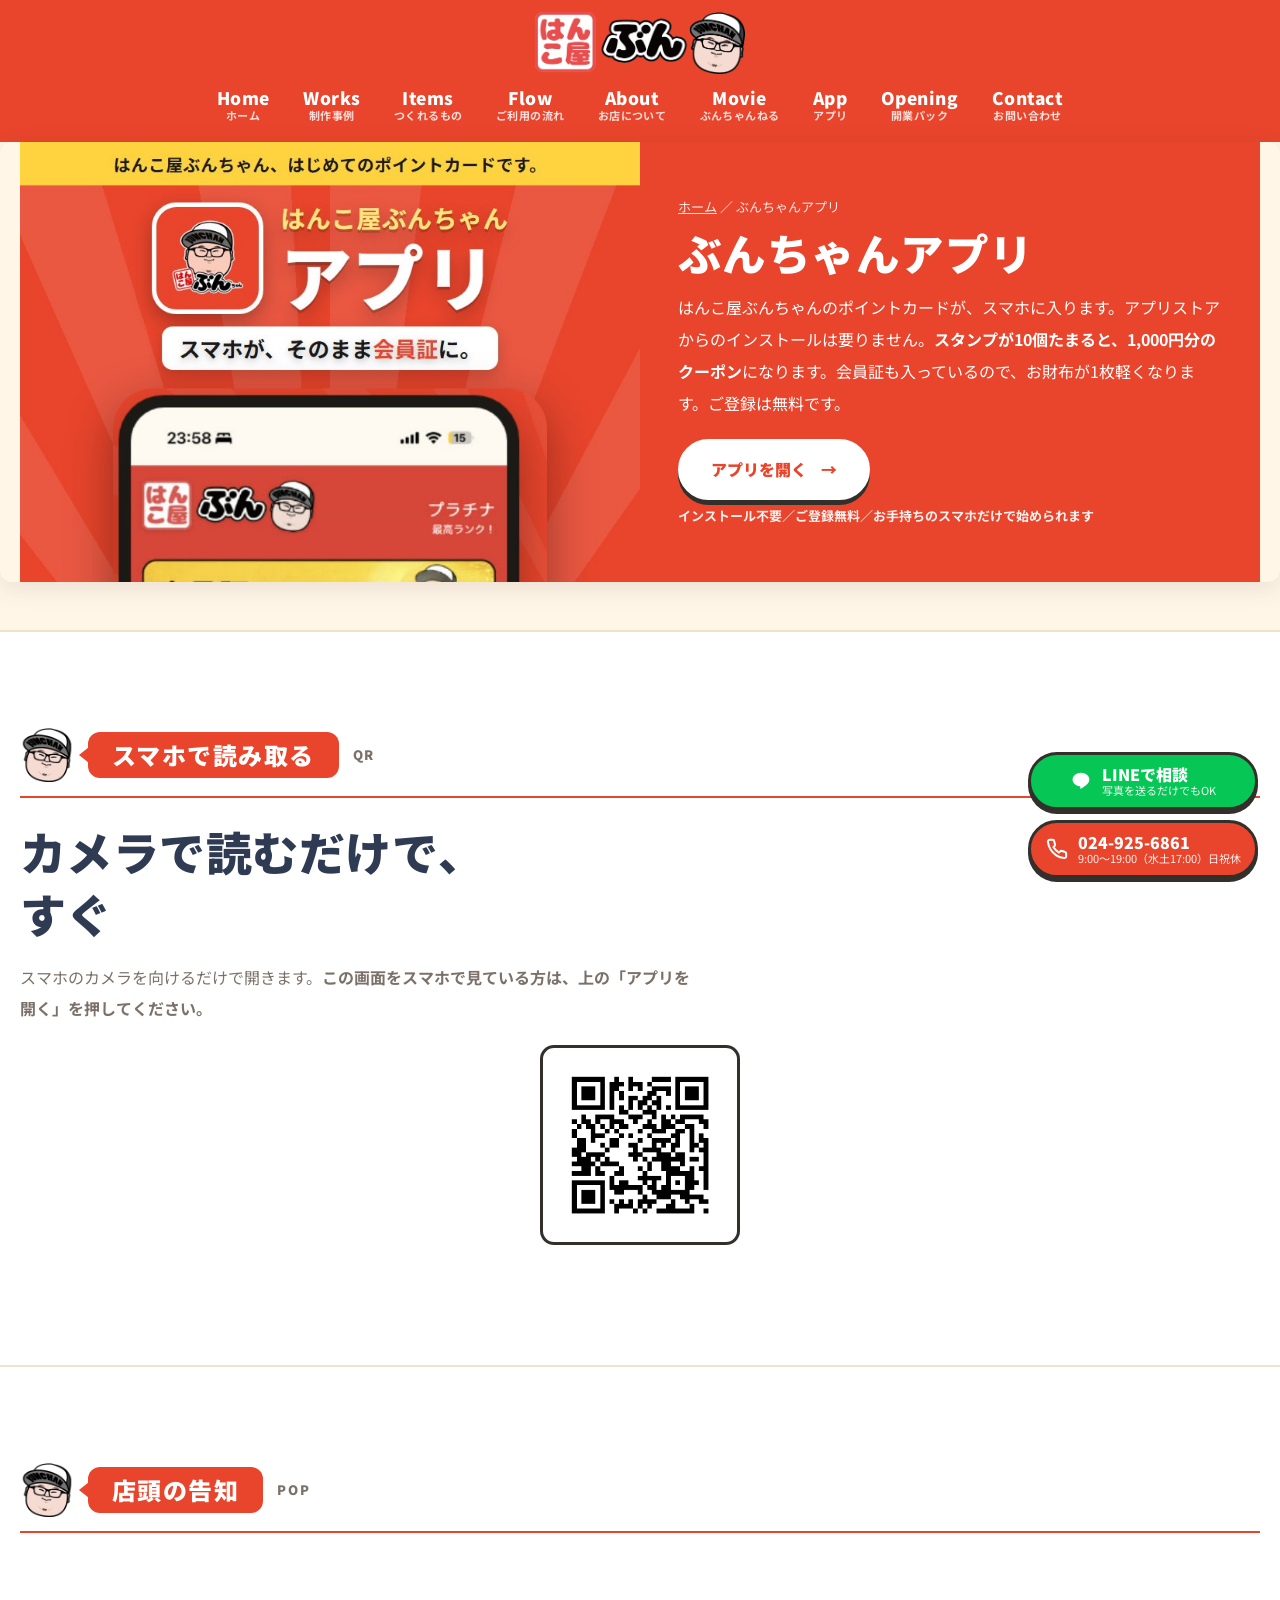
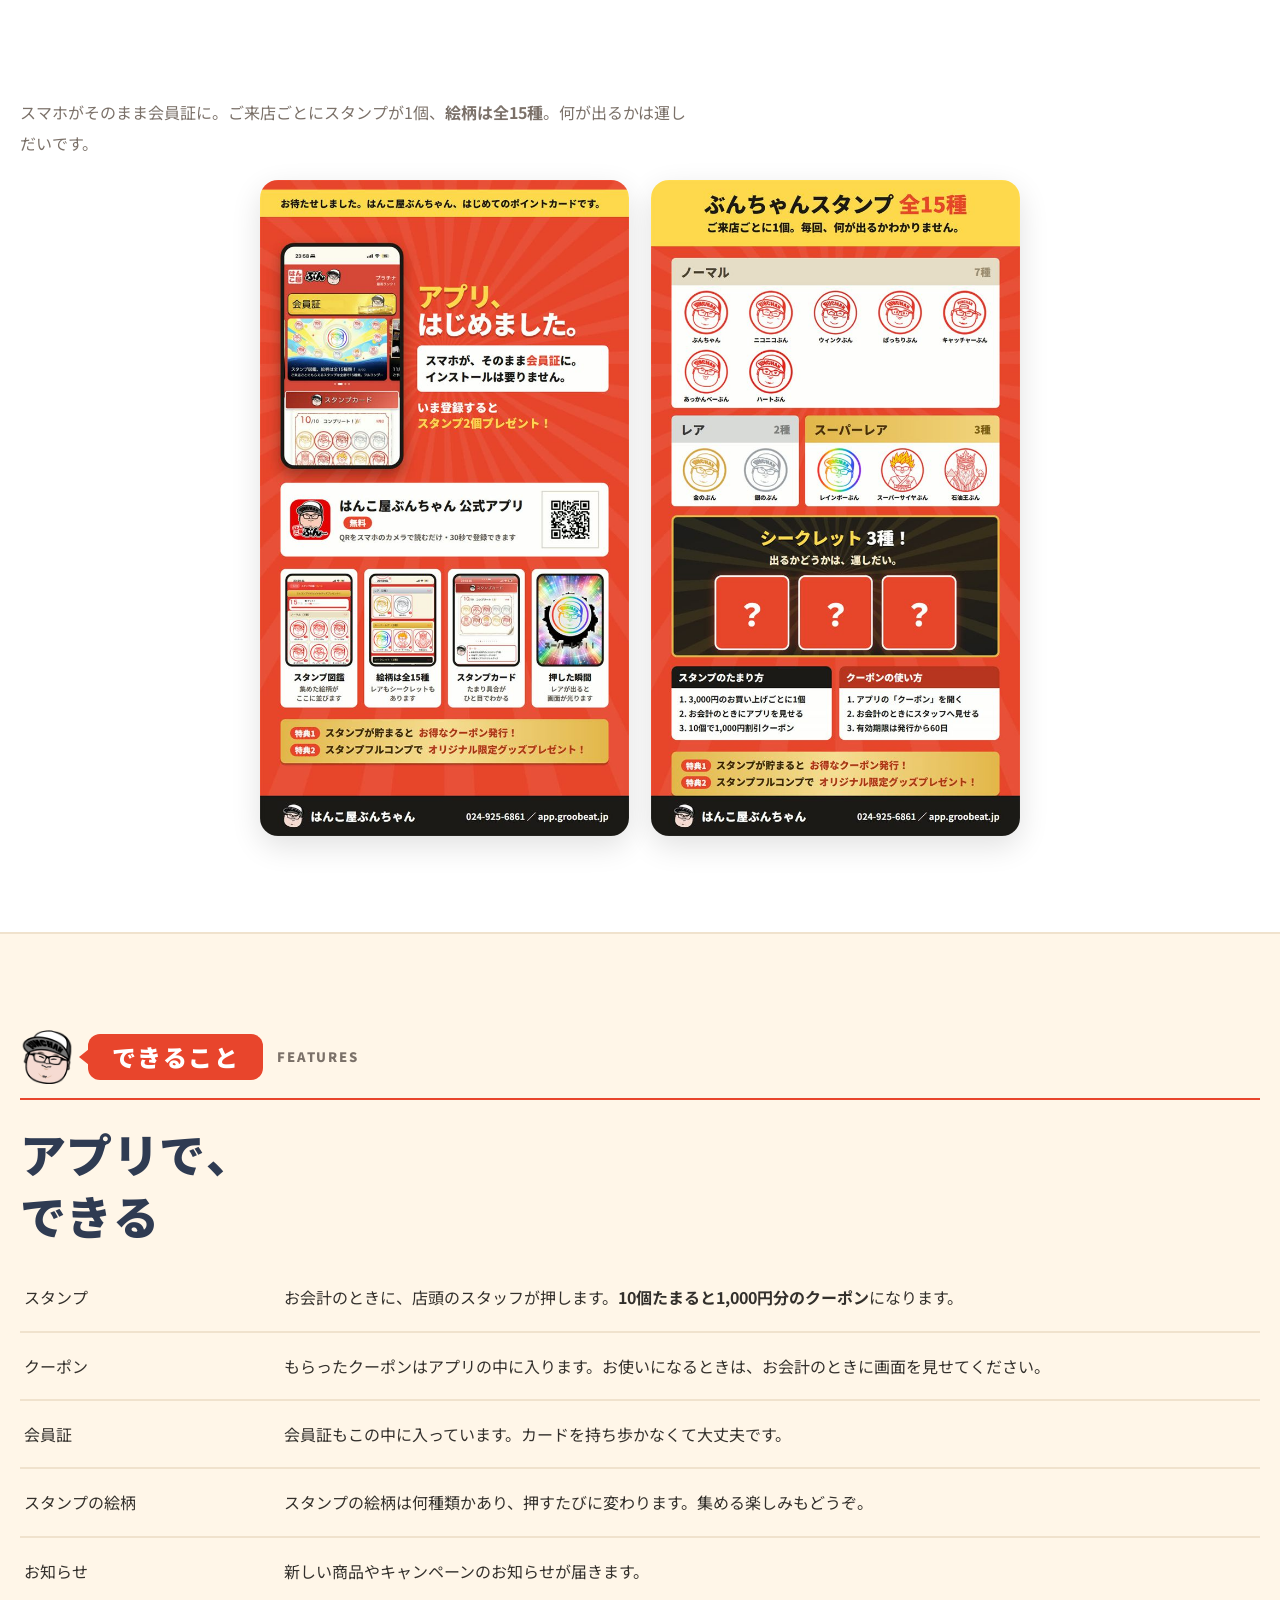
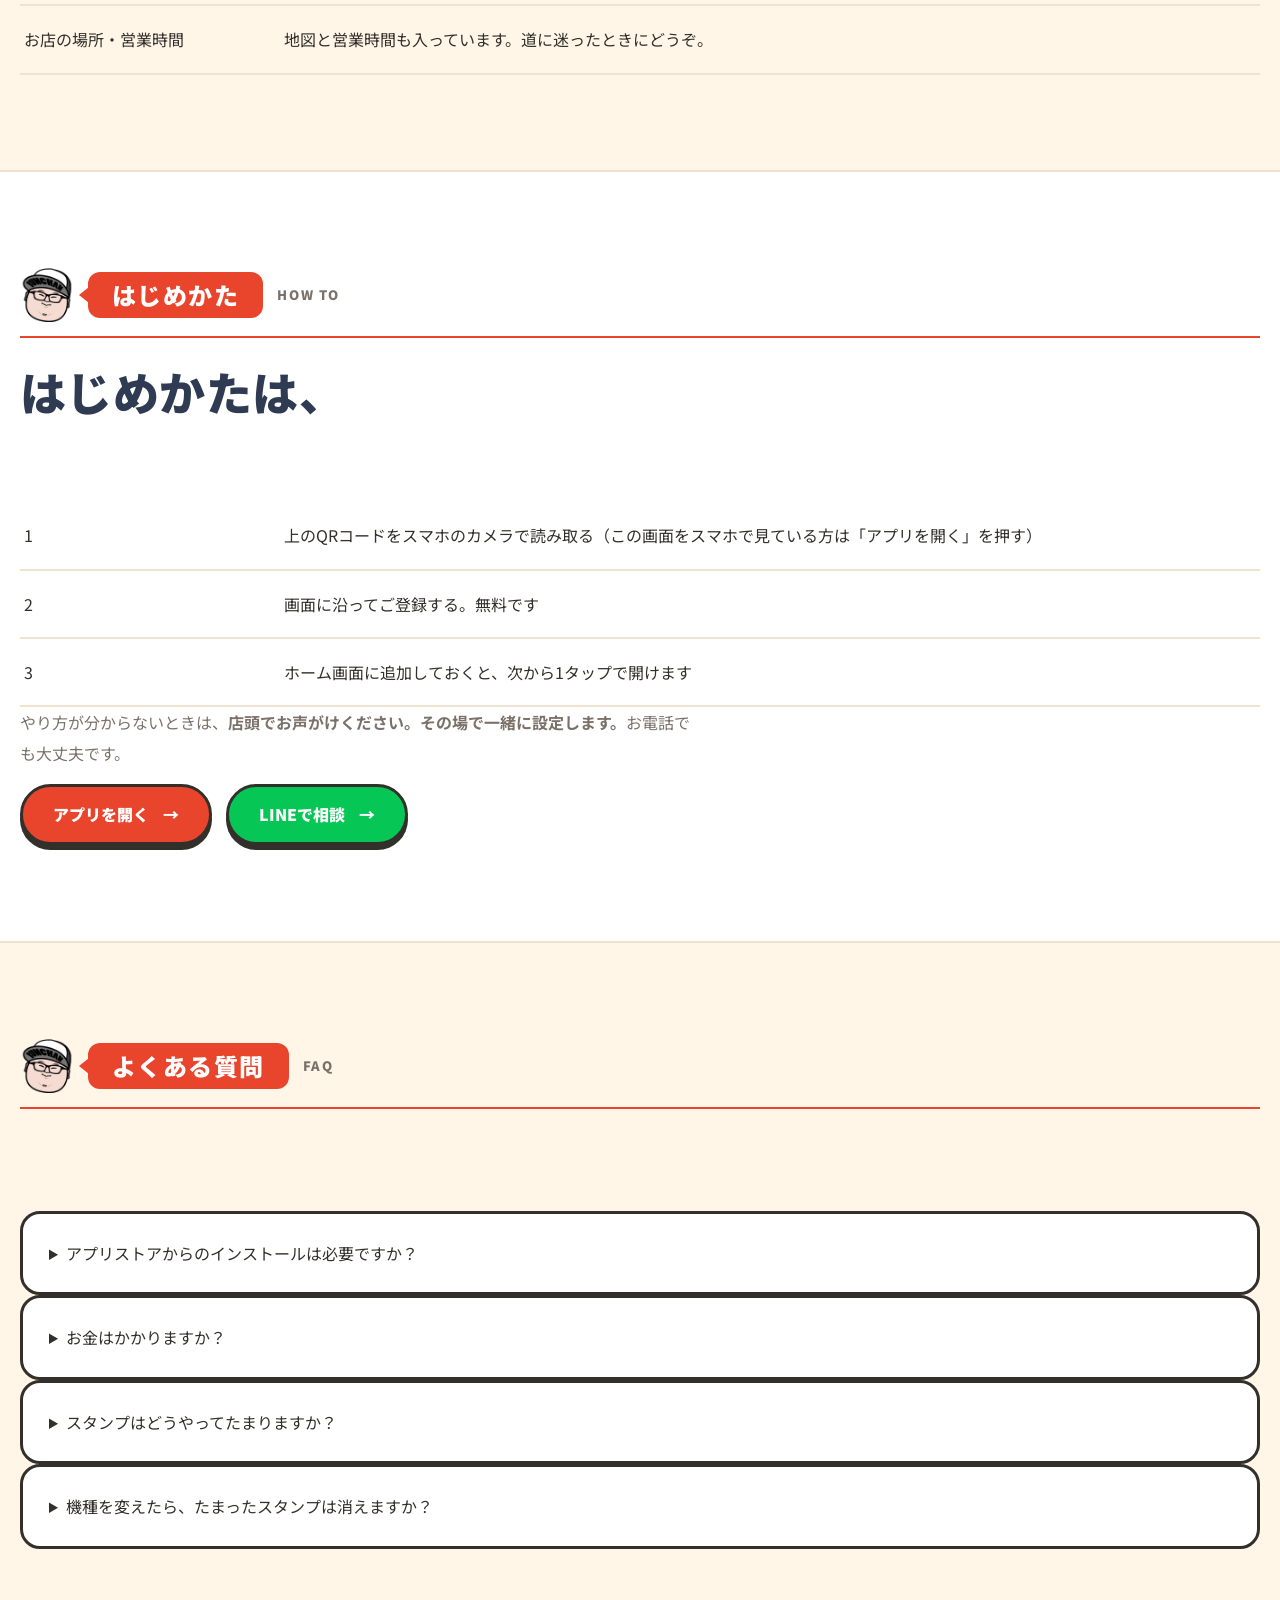
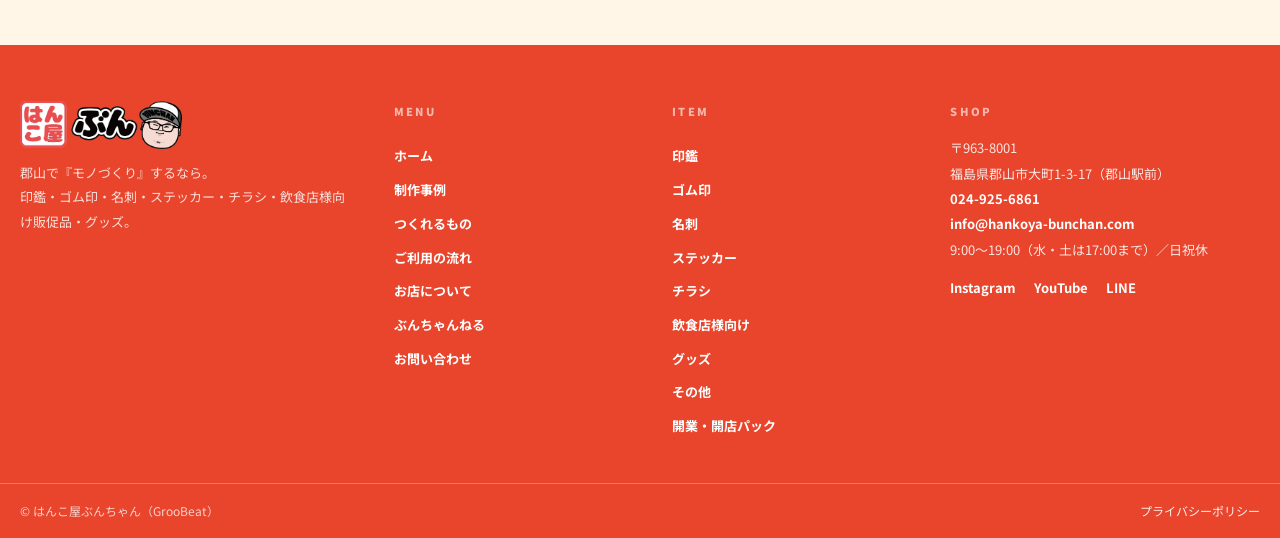
==== app.html @ e127908c "update 2026-09-04 09:06" ====
<!doctype html>
<html lang="ja">
<head>
  <meta charset="utf-8">
  <meta name="viewport" content="width=device-width, initial-scale=1">
  <!-- ★公開時に必ず削除すること（CHECKLIST_KOKAI対象） -->
  <meta name="robots" content="noindex,nofollow">
  <title>はんこ屋ぶんちゃんアプリ（スマホのポイントカード）｜郡山のはんこ屋ぶんちゃん</title>
  <meta name="description" content="はんこ屋ぶんちゃんのポイントカードがスマホに入ります。アプリストアからのインストールは不要。スタンプ10個で1,000円分のクーポン。会員証も入っています。ご登録は無料です。">
  <link rel="canonical" href="https://hankoya-bunchan.com/app.html">
  <link rel="icon" href="img/favicon-32.png" sizes="32x32" type="image/png">
  <link rel="icon" href="img/favicon-192.png" sizes="192x192" type="image/png">
  <link rel="apple-touch-icon" href="img/apple-touch-icon.png">
  <meta property="og:type" content="article">
  <meta property="og:title" content="はんこ屋ぶんちゃんアプリ｜郡山のはんこ屋ぶんちゃん">
  <meta property="og:description" content="紙のポイントカードを持ち歩かなくて大丈夫。スタンプ10個で1,000円分のクーポンになります。インストール不要・登録無料。">
  <meta property="og:url" content="https://bunchan-groobeat.github.io/hankoya-bunchan-hp/app.html">
  <meta property="og:locale" content="ja_JP">
  <meta property="og:image" content="https://bunchan-groobeat.github.io/hankoya-bunchan-hp/img/ogp.jpg">
  <meta property="og:image:width" content="1200">
  <meta property="og:image:height" content="630">
  <meta property="og:image:alt" content="はんこ屋ぶんちゃん これ全部つくれます！">
  <meta name="twitter:card" content="summary_large_image">
  <meta name="twitter:image" content="https://bunchan-groobeat.github.io/hankoya-bunchan-hp/img/ogp.jpg">
  <link rel="preconnect" href="https://fonts.googleapis.com">
  <link rel="preconnect" href="https://fonts.gstatic.com" crossorigin>
  <link href="https://fonts.googleapis.com/css2?family=Noto+Sans+JP:wght@400;500;700;900&display=swap" rel="stylesheet">
  <script type="application/ld+json">
  {
    "@context": "https://schema.org",
    "@type": "BreadcrumbList",
    "itemListElement": [
      { "@type": "ListItem", "position": 1, "name": "ホーム", "item": "https://hankoya-bunchan.com/" },
      { "@type": "ListItem", "position": 2, "name": "ぶんちゃんアプリ", "item": "https://hankoya-bunchan.com/app.html" }
    ]
  }
  </script>
  <script type="application/ld+json">
{
  "@context": "https://schema.org",
  "@type": "WebApplication",
  "name": "はんこ屋ぶんちゃん ポイントカード",
  "url": "https://app.groobeat.jp",
  "applicationCategory": "LifestyleApplication",
  "operatingSystem": "ブラウザ（インストール不要）",
  "inLanguage": "ja",
  "offers": { "@type": "Offer", "price": "0", "priceCurrency": "JPY" },
  "publisher": {
    "@type": "Store",
    "name": "はんこ屋ぶんちゃん",
    "telephone": "+81-24-925-6861",
    "address": {
      "@type": "PostalAddress",
      "postalCode": "963-8001",
      "addressRegion": "福島県",
      "addressLocality": "郡山市",
      "streetAddress": "大町1-3-17",
      "addressCountry": "JP"
    },
    "hasMap": "https://share.google/TN5vIBhqydpP0uvWV"
  }
}
  </script>
  <script type="application/ld+json">
{
  "@context": "https://schema.org",
  "@type": "FAQPage",
  "mainEntity": [
    { "@type": "Question", "name": "アプリストアからのインストールは必要ですか？",
      "acceptedAnswer": { "@type": "Answer", "text": "必要ありません。スマホのブラウザで開くだけでお使いいただけます。ホーム画面に追加しておくと、次回から1タップで開けます。" } },
    { "@type": "Question", "name": "お金はかかりますか？",
      "acceptedAnswer": { "@type": "Answer", "text": "かかりません。ご登録も、お使いいただくのも無料です。" } },
    { "@type": "Question", "name": "スタンプはどうやってたまりますか？",
      "acceptedAnswer": { "@type": "Answer", "text": "お会計のときに、店頭のスタッフが押します。10個たまると1,000円分のクーポンになります。" } },
    { "@type": "Question", "name": "機種を変えたら、たまったスタンプは消えますか？",
      "acceptedAnswer": { "@type": "Answer", "text": "引き継ぐことができます。お手数ですが、店頭でスタッフにお声がけください。その場でご案内します。" } }
  ]
}
  </script>
  <link rel="stylesheet" href="style.css?v=20260904k">
</head>
<body>
  <main>
    <div class="header-bar">
    <div class="container">
      <header class="header">
        <p class="logo"><a href="index.html"><img src="img/app-logo.png" alt="はんこ屋ぶんちゃん" width="900" height="266"></a></p>

        <button class="nav-toggle" type="button" id="navToggle" aria-expanded="false" aria-controls="globalNav" aria-label="メニューを開く">
          <span></span><span></span><span></span>
        </button>

        <nav class="gnav" id="globalNav" aria-label="サイト内メニュー">
          <div class="gnav-main">
            <a href="index.html"><span class="gm-en">Home</span><span class="gm-ja">ホーム</span></a>
            <a href="index.html#works"><span class="gm-en">Works</span><span class="gm-ja">制作事例</span></a>
            <a href="index.html#tsukureru"><span class="gm-en">Items</span><span class="gm-ja">つくれるもの</span></a>
            <a href="index.html#flow"><span class="gm-en">Flow</span><span class="gm-ja">ご利用の流れ</span></a>
            <a href="index.html#about"><span class="gm-en">About</span><span class="gm-ja">お店について</span></a>
            <a href="index.html#youtube"><span class="gm-en">Movie</span><span class="gm-ja">ぶんちゃんねる</span></a>
            <a href="app.html"><span class="gm-en">App</span><span class="gm-ja">アプリ</span></a>
            <a href="kaigyo.html"><span class="gm-en">Opening</span><span class="gm-ja">開業パック</span></a>
            <a href="index.html#contact-title"><span class="gm-en">Contact</span><span class="gm-ja">お問い合わせ</span></a>
          </div>
          <div class="gnav-sub">
            <p class="gnav-label">ITEM</p>
            <div class="gnav-items">
              <a href="inkan.html">印鑑</a>
              <a href="gomuin.html">ゴム印</a>
              <a href="meishi.html">名刺</a>
              <a href="sticker.html">ステッカー</a>
              <a href="flyer.html">チラシ</a>
              <a href="poster.html">飲食店様向け</a>
              <a href="goods.html">グッズ</a>
              <a href="other.html">その他</a>
              <a href="kaigyo.html">開業・開店パック</a>
            </div>
          </div>
          <div class="gnav-foot">
            <a class="gnav-line" href="https://lin.ee/Q52XPutI" target="_blank" rel="noopener">LINEで相談</a>
            <a class="gnav-tel" href="tel:0249256861">024-925-6861</a>
          </div>
        </nav>

        <div class="header-note">郡山駅前で創業11年</div>
      </header>
    </div>
    </div>

    <!-- アプリの看板 -->
    <section class="pg-hero" style="--neon: #e8452c">
      <div class="container pg-hero-inner">
        <!-- ★2026-09-04 社長「印鑑とかと同じで上段にホーム画面とアイコンの画像」→ 画像は tools/hero-app.mjs で組む（絵＝既存素材／文字＝太郎）。作り直しは node tools/hero-app.mjs -->
        <img class="pg-band pg-band--top" src="img/hero-app.jpg" alt="はんこ屋ぶんちゃんアプリ — スマホが、そのまま会員証に。" width="800" height="1422" fetchpriority="high">
        <div class="pg-lead">
          <p class="pg-crumb"><a href="index.html">ホーム</a> ／ ぶんちゃんアプリ</p>
          <h1 class="pg-title">ぶんちゃんアプリ</h1>
          <p class="pg-text">はんこ屋ぶんちゃんのポイントカードが、スマホに入ります。アプリストアからのインストールは要りません。<b>スタンプが10個たまると、1,000円分のクーポン</b>になります。会員証も入っているので、お財布が1枚軽くなります。ご登録は無料です。</p>
          <div class="pg-actions">
            <a class="cta" href="https://app.groobeat.jp" target="_blank" rel="noopener">アプリを開く</a>
          </div>
          <p class="opening-safe">インストール不要／ご登録無料／お手持ちのスマホだけで始められます</p>
        </div>
      </div>
    </section>

    <!-- QRコード -->
    <section class="section reveal" id="qr" aria-labelledby="qr-title">
      <div class="container">
        <p class="eyebrow"><span class="eb-en">QR</span><span class="eb-ja">スマホで読み取る</span></p>
        <h2 class="section-title" id="qr-title">カメラで読むだけで、<br>すぐ開きます。</h2>
        <p class="section-lead">スマホのカメラを向けるだけで開きます。<b>この画面をスマホで見ている方は、上の「アプリを開く」を押してください。</b></p>
        <p class="app-qr"><img src="img/qr-app.png" alt="ぶんちゃんアプリのQRコード" width="480" height="480" loading="lazy"></p>
      </div>
    </section>

    <!-- 告知POP（★2026-09-04 社長指示「告知用POP使ってくれ」。元＝PWA/告知物_2026-09-01/チラシ_スマホ版 の表裏。
         900px幅のJPGに落として img/app-pop-1.jpg（表）・-2.jpg（裏）。差し替えはファイルを置き換えるだけ） -->
    <section class="section reveal" id="pop" aria-labelledby="pop-title">
      <div class="container">
        <p class="eyebrow"><span class="eb-en">POP</span><span class="eb-ja">店頭の告知</span></p>
        <h2 class="section-title" id="pop-title">アプリ、<br>はじめました。</h2>
        <p class="section-lead">スマホがそのまま会員証に。ご来店ごとにスタンプが1個、<b>絵柄は全15種</b>。何が出るかは運しだいです。</p>
        <div class="app-pop">
          <a href="https://app.groobeat.jp" target="_blank" rel="noopener" aria-label="ぶんちゃんアプリを開く"><img src="img/app-pop-1.jpg" alt="ぶんちゃんアプリ告知POP（表）— アプリ、はじめました。スマホがそのまま会員証に。インストールは要りません。" width="900" height="1600" loading="lazy"></a>
          <a href="https://app.groobeat.jp" target="_blank" rel="noopener" aria-label="ぶんちゃんアプリを開く"><img src="img/app-pop-2.jpg" alt="ぶんちゃんアプリ告知POP（裏）— ぶんちゃんスタンプ全15種。ノーマル7種・レア2種・スーパーレア3種・シークレット3種。" width="900" height="1600" loading="lazy"></a>
        </div>
      </div>
    </section>

    <!-- できること -->
    <section class="section warm reveal" id="can" aria-labelledby="can-title">
      <div class="container">
        <p class="eyebrow"><span class="eb-en">FEATURES</span><span class="eb-ja">できること</span></p>
        <h2 class="section-title" id="can-title">アプリで、<br>できること。</h2>
        <div class="spec-list">
          <div class="spec-row"><dt>スタンプ</dt><dd>お会計のときに、店頭のスタッフが押します。<b>10個たまると1,000円分のクーポン</b>になります。</dd></div>
          <div class="spec-row"><dt>クーポン</dt><dd>もらったクーポンはアプリの中に入ります。お使いになるときは、お会計のときに画面を見せてください。</dd></div>
          <div class="spec-row"><dt>会員証</dt><dd>会員証もこの中に入っています。カードを持ち歩かなくて大丈夫です。</dd></div>
          <div class="spec-row"><dt>スタンプの絵柄</dt><dd>スタンプの絵柄は何種類かあり、押すたびに変わります。集める楽しみもどうぞ。</dd></div>
          <div class="spec-row"><dt>お知らせ</dt><dd>新しい商品やキャンペーンのお知らせが届きます。</dd></div>
          <div class="spec-row"><dt>お店の場所・営業時間</dt><dd>地図と営業時間も入っています。道に迷ったときにどうぞ。</dd></div>
        </div>
      </div>
    </section>

    <!-- はじめかた -->
    <section class="section reveal" id="start" aria-labelledby="start-title">
      <div class="container">
        <p class="eyebrow"><span class="eb-en">HOW TO</span><span class="eb-ja">はじめかた</span></p>
        <h2 class="section-title" id="start-title">はじめかたは、<br>3つだけ。</h2>
        <div class="spec-list">
          <div class="spec-row"><dt>1</dt><dd>上のQRコードをスマホのカメラで読み取る（この画面をスマホで見ている方は「アプリを開く」を押す）</dd></div>
          <div class="spec-row"><dt>2</dt><dd>画面に沿ってご登録する。無料です</dd></div>
          <div class="spec-row"><dt>3</dt><dd>ホーム画面に追加しておくと、次から1タップで開けます</dd></div>
        </div>
        <p class="section-lead">やり方が分からないときは、<b>店頭でお声がけください。その場で一緒に設定します。</b>お電話でも大丈夫です。</p>
        <div class="pg-actions">
          <a class="cta" href="https://app.groobeat.jp" target="_blank" rel="noopener">アプリを開く</a>
          <a class="cta cta-line" href="https://lin.ee/Q52XPutI" target="_blank" rel="noopener">LINEで相談</a>
        </div>
      </div>
    </section>

    <!-- よくある質問 -->
    <section class="section warm reveal" aria-labelledby="faq-title">
      <div class="container">
        <p class="eyebrow"><span class="eb-en">FAQ</span><span class="eb-ja">よくある質問</span></p>
        <h2 class="section-title" id="faq-title">よくある質問。</h2>
        <div class="faq">
          <details class="faq-item"><summary>アプリストアからのインストールは必要ですか？</summary>
            <p class="faq-a">必要ありません。スマホのブラウザで開くだけでお使いいただけます。ホーム画面に追加しておくと、次回から1タップで開けます。</p></details>
          <details class="faq-item"><summary>お金はかかりますか？</summary>
            <p class="faq-a">かかりません。ご登録も、お使いいただくのも無料です。</p></details>
          <details class="faq-item"><summary>スタンプはどうやってたまりますか？</summary>
            <p class="faq-a">お会計のときに、店頭のスタッフが押します。10個たまると1,000円分のクーポンになります。</p></details>
          <details class="faq-item"><summary>機種を変えたら、たまったスタンプは消えますか？</summary>
            <p class="faq-a">引き継ぐことができます。お手数ですが、店頭でスタッフにお声がけください。その場でご案内します。</p></details>
        </div>
      </div>
    </section>

    <div class="contact-bar" id="contactBar">
    <a class="cb-line" href="https://lin.ee/Q52XPutI" target="_blank" rel="noopener">
      <span class="cb-icon" aria-hidden="true">
        <svg viewBox="0 0 24 24" width="22" height="22" fill="currentColor"><path d="M12 3C6.9 3 2.8 6.3 2.8 10.4c0 3.7 3.3 6.8 7.7 7.4.3.06.7.2.8.46.1.24.07.6.03.85l-.13.78c-.04.23-.18.9.79.49.97-.4 5.24-3.09 7.15-5.29 1.32-1.45 1.95-2.92 1.95-4.69C21.2 6.3 17.1 3 12 3z"/></svg>
      </span>
      <span class="cb-text"><b>LINEで相談</b><small>写真を送るだけでもOK</small></span>
    </a>
    <a class="cb-tel" href="tel:0249256861">
      <span class="cb-icon" aria-hidden="true">
        <svg viewBox="0 0 24 24" width="22" height="22" fill="none" stroke="currentColor" stroke-width="2.2" stroke-linecap="round" stroke-linejoin="round"><path d="M22 16.92v3a2 2 0 0 1-2.18 2 19.79 19.79 0 0 1-8.63-3.07 19.5 19.5 0 0 1-6-6A19.79 19.79 0 0 1 2.08 4.18 2 2 0 0 1 4.06 2h3a2 2 0 0 1 2 1.72c.13.96.36 1.9.7 2.81a2 2 0 0 1-.45 2.11L8.09 9.91a16 16 0 0 0 6 6l1.27-1.27a2 2 0 0 1 2.11-.45c.91.34 1.85.57 2.81.7A2 2 0 0 1 22 16.92z"/></svg>
      </span>
      <span class="cb-text"><b>024-925-6861</b><small>9:00〜19:00（水土17:00）日祝休</small></span>
    </a>
  </div>

  <footer>
    <div class="container footer-inner">
      <div class="f-brand">
        <p class="f-name"><img src="img/app-logo.png" alt="はんこ屋ぶんちゃん" width="900" height="266"></p>
        <p class="f-tagline">郡山で『モノづくり』するなら。<br>印鑑・ゴム印・名刺・ステッカー・チラシ・飲食店様向け販促品・グッズ。</p>
      </div>

      <nav class="f-nav" aria-label="フッターメニュー">
        <p class="f-label">MENU</p>
        <a href="index.html">ホーム</a>
        <a href="index.html#works">制作事例</a>
        <a href="index.html#tsukureru">つくれるもの</a>
        <a href="index.html#flow">ご利用の流れ</a>
        <a href="index.html#about">お店について</a>
        <a href="index.html#youtube">ぶんちゃんねる</a>
        <a href="index.html#contact-title">お問い合わせ</a>
      </nav>

      <nav class="f-nav" aria-label="品目メニュー">
        <p class="f-label">ITEM</p>
        <a href="inkan.html">印鑑</a>
        <a href="gomuin.html">ゴム印</a>
        <a href="meishi.html">名刺</a>
        <a href="sticker.html">ステッカー</a>
        <a href="flyer.html">チラシ</a>
        <a href="poster.html">飲食店様向け</a>
        <a href="goods.html">グッズ</a>
        <a href="other.html">その他</a>
        <a href="kaigyo.html">開業・開店パック</a>
      </nav>

      <div class="f-info">
        <p class="f-label">SHOP</p>
        <p class="f-address">
          〒963-8001<br>福島県郡山市大町1-3-17（郡山駅前）<br>
          <a href="tel:0249256861">024-925-6861</a><br>
          <a href="mailto:info@hankoya-bunchan.com">info@hankoya-bunchan.com</a><br>
          9:00〜19:00（水・土は17:00まで）／日祝休
        </p>
        <p class="f-sns">
          <a href="https://www.instagram.com/hankoya_bunchan" target="_blank" rel="noopener">Instagram</a>
          <a href="https://www.youtube.com/@bunchannel2025" target="_blank" rel="noopener">YouTube</a>
          <a href="https://lin.ee/Q52XPutI" target="_blank" rel="noopener">LINE</a>
        </p>
      </div>
    </div>

    <div class="container footer-bottom">
      <span>&copy; はんこ屋ぶんちゃん（GrooBeat）</span>
      <a href="privacy.html">プライバシーポリシー</a>
    </div>
  </footer>

  <script src="script.js?v=20260904k" defer></script>
</body>
</html>
---- style.css ----
:root {
      --white: #ffffff;
      --warm: #fff6e8;
      --navy: #2f3b52;
      --red: #e8452c;
      --sun: #ffc93c;
      --sky: #3ba7d6;
      --text: #33302c;
      --muted: #7b7169;
      --line: #f0e2cd;
      --photo: #f2e7d6;
      --radius: 20px;
      /* PCで小さく見える対策：1080→1280に拡大（2026-08-24 社長指摘） */
      --container: 1280px;
    }

    * { box-sizing: border-box; }
    /* 流れるカードなど、はみ出す仕掛けが横スクロールを生まないようにする。
       🔴★2026-09-01 修正: html と body の**両方**に overflow-x:hidden を書いていたため、
          Chrome でスクロールの基準がおかしくなり、**ページ内リンクが1つも効かなくなっていた**。
          ナビの「制作事例」「ぶんちゃんねる」等を押しても、画面はトップのまま動かない。
          実測＝`document.querySelector('#youtube').scrollIntoView()` を手で呼んでも scrollY が
          115 から1pxも動かなかった（目的地はページ内 12841px）。
          → html 側は overflow-x を書かない。body 側は `clip` にする。
            `clip` は `hidden` と違ってスクロールの入れ物を作らないので、この事故が起きない。
            （Safari 16 以前は clip 非対応なので hidden にそっと戻る書き方にしてある） */
    html { scroll-behavior: smooth; }
    body {
      margin: 0;
      overflow-x: hidden;
      overflow-x: clip;
      color: var(--text);
      background: var(--white);
      /* ★カード画像（マーシー納品）と同じ極太の角ゴシックに統一 */
      font-family: "Noto Sans JP", "Hiragino Sans", "Yu Gothic", "Meiryo", sans-serif;
      font-size: 16px;
      line-height: 1.9;
      -webkit-font-smoothing: antialiased;
    }
    a { color: inherit; }
    img { max-width: 100%; }
    h1, h2, h3, p { margin-top: 0; }
    h1, h2, h3 {
      font-family: "Noto Sans JP", "Hiragino Sans", "Yu Gothic", "Meiryo", sans-serif;
      font-weight: 900;
      letter-spacing: .01em;
      line-height: 1.35;
    }
    button, a { -webkit-tap-highlight-color: transparent; }
    :focus-visible { outline: 3px solid #b8351f; outline-offset: 3px; }
        /* 赤地・緑地の上では白で縁取る（2026-08-26 監査: コントラスト3:1未満だった）*/
        .header-bar :focus-visible,
        footer :focus-visible,
        .cta-line:focus-visible,
        .cb-line:focus-visible,
        .btn--line:focus-visible { outline-color: #ffffff; }

    .container { width: min(100%, calc(var(--container) + 40px)); margin-inline: auto; padding-inline: 20px; }
    /* ★セクションの区切りをはっきりさせる（2026-08-25 社長指示）
       上下の余白を広げ、境目に線を引き、白とクリームを交互にする */
    .section {
      padding-block: 96px;
      border-top: 2px solid var(--line);
    }
    .section:first-of-type { border-top: 0; }
    .warm { background: var(--warm); }
    @media (max-width: 760px) {
      .section { padding-block: 60px; }
    }
    /* 見出しラベル：★ぶんちゃんが吹き出しで話しかけている形
       （2026-08-25 社長「左にロゴ顔／赤枠を吹き出しにして、ロゴが伝えているように」） */
    .eyebrow {
      display: flex;
      align-items: center;
      gap: 14px;
      margin-bottom: 22px;
      /* 吹き出しの下に細い赤ライン（2026-08-25 社長指示） */
      padding: 0 0 14px;
      border-bottom: 2px solid var(--red);
      background: none;
      color: var(--text);
      font-weight: 900;
      transform: none;
    }
    /* 顔アイコン（img/face.png を差し替えるだけで変わります） */
    .eyebrow::before {
      content: "";
      width: 54px; height: 54px;
      flex: 0 0 54px;
      background: url("img/face.png") center/contain no-repeat;
    }
    /* 2026-08-27 社長指示：吹き出しの中を日本語（大）に、外へ英語（小）を出す。
       HTMLは英語→日本語の順のままなので order で並びを入れ替える（全11ページを触らずに済む） */
    .eb-ja {
      order: 1;
      position: relative;
      display: inline-block;
      padding: 11px 24px;
      background: var(--red);
      border-radius: 12px;
      color: #fff;
      font-size: 24px;
      font-weight: 900;
      line-height: 1;
      letter-spacing: .06em;
      white-space: nowrap;
    }
    /* 吹き出しのしっぽ（顔の方を向く） */
    .eb-ja::before {
      content: "";
      position: absolute;
      top: 50%;
      left: -9px;
      width: 0; height: 0;
      border-top: 8px solid transparent;
      border-bottom: 8px solid transparent;
      border-right: 10px solid var(--red);
      transform: translateY(-50%);
    }
    .eb-en {
      order: 2;
      color: var(--muted);
      font-size: 13px;
      font-weight: 900;
      letter-spacing: .14em;
      white-space: nowrap;
    }


    @media (max-width: 760px) {
      /* スマホでも見出しをしっかり見せる（2026-08-25 社長「各項目、もう少し大きくして」） */
      .eyebrow { gap: 10px; margin-bottom: 14px; }
      .eyebrow::before {
        width: 44px; height: 44px; flex-basis: 44px;
      }
      /* 長い日本語（はんこ屋ぶんちゃんねる 等）が390px幅で溢れるため、
         スマホでは吹き出しを詰め、英語は折り返して次の行へ逃がす */
      .eyebrow { flex-wrap: wrap; row-gap: 6px; }
      .eb-ja { padding: 9px 16px; font-size: 19px; letter-spacing: 0; border-radius: 9px; }
      .eb-en { font-size: 11px; letter-spacing: .12em; }
      /* 見出し・本文もひと回り大きく（clampを上書きするため個別指定） */
      /* ★2026-09-04 社長「文言スマホ版2列にして」→ 31px固定だと13文字の行（助けられて開いた店だから、）が折れて3〜4行になる。
         幅に応じて 6.7vw（390pxで26px・430pxで29px）。<br> で切った2行に収まる大きさ */
      .section-title, h2.section-title { font-size: clamp(22px, 6.7vw, 31px); margin-bottom: 16px; line-height: 1.35; }
      .section-lead { font-size: 15px; line-height: 1.95; }
      .contact h2 { font-size: 30px; }
      .item-list h3 { font-size: 17px; }
      .item-list p { font-size: 14px; }
      .flow-step h3 { font-size: 18px; }
      .flow-step p { font-size: 14px; }
      .faq-q { font-size: 16px; }
      .faq-a { font-size: 14px; }
      .story-copy p, .contact-info { font-size: 15px; }
    }
    .section-title { margin-bottom: 18px; color: var(--navy); font-size: clamp(28px, 4vw, 46px); }
    .section-lead { max-width: 680px; color: var(--muted); }
    /* ポップ方針に統一（旧・明朝の差し込みは廃止） */
    .mincho { font-family: inherit; font-weight: 900; }
    .red { color: var(--red); }

    .photo-placeholder {
      display: grid;
      place-items: center;
      overflow: hidden;
      min-height: 300px;
      background: var(--photo);
      color: #686868;
      text-align: center;
      border-radius: var(--radius);
    }
    .photo-placeholder span {
      padding: 10px 14px;
      background: rgba(255,255,255,.74);
      font-size: 13px;
      font-weight: 700;
      line-height: 1.5;
    }

    .cta {
      display: inline-flex;
      min-height: 58px;
      align-items: center;
      justify-content: center;
      padding: 12px 30px;
      border: 3px solid var(--text);
      border-radius: 999px;
      box-shadow: 0 5px 0 var(--text);
      color: #fff;
      background: var(--red);
      font-weight: 900;
      text-decoration: none;
      transition: transform .12s ease, box-shadow .12s ease;
    }
    .cta::after { content: "→"; margin-left: 14px; }
    .cta:hover { transform: translateY(3px); box-shadow: 0 2px 0 var(--text); }
    .cta:active { transform: translateY(5px); box-shadow: none; }

    /* 1. FV（品目スライド） */
    .header {
      display: flex;
      min-height: 82px;
      align-items: center;
      justify-content: space-between;
      gap: 20px;
    }
    .logo { margin: 0; }
    .logo img { display: block; width: auto; height: 52px; }
    .header { position: relative; flex-wrap: wrap; }
    .gnav { display: flex; flex: 1; justify-content: center; gap: clamp(14px, 2.2vw, 34px); }
    .gnav a {
      position: relative;
      padding: 6px 0;
      color: var(--text);
      font-size: 15px;
      font-weight: 900;
      text-decoration: none;
      white-space: nowrap;
    }
    .gnav a::after {
      content: "";
      position: absolute;
      right: 0; bottom: 0; left: 0;
      height: 3px;
      background: var(--red);
      border-radius: 2px;
      transform: scaleX(0);
      transition: transform .18s ease;
    }
    .gnav a:hover::after { transform: scaleX(1); }

    /* スマホ用の三本線ボタン（PCでは隠す） */
    .nav-toggle {
      display: none;
      width: 46px;
      height: 46px;
      padding: 0;
      background: none;
      border: 0;
      cursor: pointer;
    }
    .nav-toggle span {
      display: block;
      width: 26px;
      height: 3px;
      margin: 5px auto;
      background: var(--text);
      border-radius: 2px;
      transition: transform .2s ease, opacity .2s ease;
    }
    .nav-toggle[aria-expanded="true"] span:nth-child(1) { transform: translateY(8px) rotate(45deg); }
    .nav-toggle[aria-expanded="true"] span:nth-child(2) { opacity: 0; }
    .nav-toggle[aria-expanded="true"] span:nth-child(3) { transform: translateY(-8px) rotate(-45deg); }

    .header-note {
      padding: 7px 16px;
      background: var(--sun);
      border-radius: 999px;
      color: var(--text);
      font-size: 12px;
      font-weight: 900;
      transform: rotate(1.5deg);
    }

    /* ===== ヘッダー =====
       PC＝ロゴ＋横並びナビ（三本線はスマホだけ。2026-08-24 社長指摘で戻した）
       スマホ＝ロゴ＋三本線で固定、開くと全画面の大文字メニュー */
    .header { justify-content: space-between; }
    .gnav-sub, .gnav-foot { display: none; }   /* PCでは出さない */
    .gnav-main { display: contents; }          /* PCでは横並びナビとして扱う */

    /* ===== ヘッダーは赤地（2026-08-24 社長指示）。ロゴと三本線は白に反転 =====
       ヘッダーを包む .container の左右余白ぶん、外へ広げて全幅の帯にする */
    /* ★赤帯は .header-bar（container の外側）が担当。.header 自体は中身の配置のみ */
    .header-bar { background: var(--red); }
    .header-bar > .container { display: block; }
    /* ロゴはアプリと同じカラー版（img/app-logo.png）。背景は透過のまま赤地に直接置く。
       ★印鑑の枠の中の白や、顔の白は残してある（2026-08-25 社長指示） */
    .logo img { height: 62px; }
    .f-name img { display: block; width: auto; height: 48px; }
    .nav-toggle span { background: #fff; }
    @media (max-width: 760px) {
      .logo img { height: 46px; }
      .f-name img { height: 40px; }
    }

    /* スマホはスクロールしても上に貼り付く（2026-08-24 社長指示）
       ★sticky では親（.container）の高さぶんしか効かないため fixed で固定する */
    @media (max-width: 760px) {
      /* 固定するのは赤帯ごと */
      .header-bar {
        position: fixed;
        top: 0; right: 0; left: 0;
        z-index: 800;
      }
      .header { min-height: 66px; padding-block: 8px; border-bottom: 0; }
      /* 固定したぶん、本文が隠れないよう上に余白 */
      body { padding-top: 66px; }
      /* 開いたメニューが画面から溢れないように */
      .gnav.is-open { max-height: calc(100vh - 84px); overflow-y: auto; }
    }
    /* PCのナビは白文字（赤地のため） */
    .gnav a { color: #fff; }
    .gnav a::after { background: #fff; }
    .header-note { display: none; }

    /* ===== スマホ：開くと全画面の大文字メニュー（2026-08-24 社長指示：dub-design 風）===== */
    @media (max-width: 760px) {
      .nav-toggle { display: block; order: 2; position: relative; z-index: 810; }
      .gnav {
        display: none;
        position: fixed;
        top: 0; right: 0; bottom: 0; left: 0;
        z-index: 790;
        order: 3;
        width: auto;
        flex: none;
        flex-direction: column;
        gap: 0;
        padding: 88px 24px 40px;
        background: var(--white);
        overflow-y: auto;
        overscroll-behavior: contain;
      }
      .gnav.is-open { display: flex; }
      /* 英語（大）＋日本語（小）の2段組。2026-08-24 社長「タブみたいにスタイリッシュに」 */
      .gnav-main { display: grid; }
      .gnav-main a {
        display: flex;
        align-items: baseline;
        gap: 14px;
        padding: 15px 2px;
        border: 0;
        border-bottom: 1px solid var(--line);
        text-decoration: none;
      }
      .gnav-main a:last-child { border-bottom: 0; }
      .gm-en {
        color: var(--red);
        font-size: clamp(30px, 7.4vw, 44px);
        font-weight: 900;
        line-height: 1;
        letter-spacing: -.01em;
      }
      .gm-ja {
        color: var(--muted);
        font-size: 12px;
        font-weight: 900;
        letter-spacing: .1em;
        white-space: nowrap;
      }
      .gnav-sub { display: block; margin-top: 28px; padding-top: 22px; border-top: 2px solid var(--red); }
      .gnav-label { margin: 0 0 14px; color: var(--red); font-size: 11px; font-weight: 900; letter-spacing: .22em; }
      .gnav-items { display: grid; grid-template-columns: 1fr 1fr; gap: 10px; }
      .gnav-items a {
        padding: 10px 14px;
        background: #fffaf2;
        border: 2px solid var(--line);
        border-radius: 999px;
        color: var(--text);
        font-size: 14px;
        font-weight: 900;
        text-align: center;
      }
      .gnav-foot { display: grid; gap: 10px; margin-top: 30px; }
      .gnav-line, .gnav-tel {
        display: grid;
        place-items: center;
        min-height: 54px;
        border: 3px solid var(--text);
        border-radius: 999px;
        box-shadow: 0 4px 0 var(--text);
        color: #fff;
        font-size: 16px;
        font-weight: 900;
      }
      .gnav-line { background: #06c755; }
      .gnav-tel { background: var(--red); }
    }

    /* 1. オープニング看板 → 品目タイル */
    .hero { position: relative; overflow: hidden; padding-block: 30px 56px; background: var(--warm); }
    .opening { display: flex; flex-direction: column; align-items: center; gap: 16px; text-align: center; animation: openIn .7s ease both; }
    .opening-lead {
      display: inline-flex;
      margin: 0;
      padding: 8px 20px;
      background: var(--sky);
      border-radius: 999px;
      color: #fff;
      font-size: 14px;
      font-weight: 900;
      letter-spacing: .06em;
      transform: rotate(-1.5deg);
    }
    .opening-title {
      margin: 0;
      color: var(--navy);
      font-size: clamp(34px, 6.4vw, 76px);
      font-weight: 900;
      line-height: 1.3;
      letter-spacing: .01em;
    }
    .opening-title .pop { color: var(--red); text-shadow: 5px 5px 0 var(--sun); }
    .opening-note { max-width: 560px; margin: 0; color: var(--muted); font-size: 15px; }
    .opening-actions { display: flex; flex-wrap: wrap; justify-content: center; gap: 14px; margin-top: 6px; }
    .opening-safe { margin: 4px 0 0; color: var(--muted); font-size: 13px; font-weight: 700; }
    .cta-line { background: #06c755; }

    /* ===== 品目カード =====
       PC＝常時ゆっくり流れるスライド（2026-08-24 社長「前の方がいい。ゆっくり流れる感じ」）
          カードの大きさは5枚表示相当のまま。マウスが乗ると止まる。
       スマホ＝3列グリッド。 */
    .carousel { position: relative; margin-top: 22px; }
    /* 基本（スマホ）＝3列グリッド。複製カードは出さない */
    .carousel-track {
      display: grid;
      grid-template-columns: repeat(3, minmax(0, 1fr));
      gap: 8px;
      align-items: stretch;
    }
    .car-btn { display: none; }
    @media (max-width: 760px) {
      .carousel-track > [aria-hidden="true"] { display: none; }
    }

    /* PC＝ゆっくり流れる（5枚表示相当の大きさ）
       ★はみ出しは .carousel の overflow:hidden で隠す。body 側にも保険をかけてある */
    @media (min-width: 761px) {
      .carousel { overflow: hidden; }
      .carousel-track {
        display: flex;
        gap: 20px;
        width: max-content;
        animation: cardFlow var(--flow-duration, 70s) linear infinite;
      }
      .carousel:hover .carousel-track { animation-play-state: paused; }
      .carousel-track .ci { flex: 0 0 240px; width: 240px; }
    }
    @keyframes cardFlow {
      from { transform: translateX(0); }
      to { transform: translateX(calc(var(--flow-distance, 0px) * -1)); }
    }

    /* 見出し下の品目一覧（2026-08-24 社長指示）
       色は各カードの蛍光色（インラインの --c）に合わせ、ボタンは全て同サイズ */
    .item-nav {
      display: flex;
      flex-wrap: wrap;
      justify-content: center;
      gap: 8px;
      margin-top: 16px;
    }
    .item-nav a {
      display: grid;
      place-items: center;
      min-width: 104px;
      min-height: 34px;
      padding: 4px 14px;
      background: #fff;
      border: 2px solid var(--c, var(--text));
      border-radius: 999px;
      box-shadow: 0 2px 0 var(--c, var(--text));
      color: var(--c, var(--text));
      font-size: 13px;
      font-weight: 900;
      white-space: nowrap;
      text-decoration: none;
      transition: transform .12s ease, box-shadow .12s ease;
    }
    .item-nav a:hover { transform: translateY(1px); box-shadow: 0 1px 0 var(--c, var(--text)); }
    /* スマホでは品目ボタンは出さない（2026-08-24 社長指示。3列のカード一覧が既に一覧の役を担う） */
    @media (max-width: 760px) {
      .item-nav { display: none; }
    }

    /* 「これ全部つくれます！」の上のキャッチ（2026-08-24 社長指示） */
    .hero-catch {
      margin: 0 0 6px;
      color: var(--navy);
      font-size: clamp(18px, 2.6vw, 32px);
      font-weight: 900;
      line-height: 1.5;
      letter-spacing: .01em;
      text-align: center;
    }
    /* 2語を一回り大きく。モノづくり＝赤、はんこ屋ぶんちゃん＝黒（2026-08-24 社長指示） */
    .hc-big { font-size: 1.35em; font-weight: 900; }
    .hc-red { color: var(--red); }
    .hc-black { color: var(--text); }
    .hc-br { display: none; }
    @media (max-width: 760px) {
      /* スマホは行間・字間・上下の余白を詰める（2026-08-24 社長指示） */
      .hero-catch { font-size: 16px; line-height: 1.25; letter-spacing: -.01em; margin-bottom: 0; }
      .hc-big { font-size: 1.28em; }
      .hc-br { display: inline; }
      .tiles-head { margin-top: 2px; margin-bottom: 8px; }
    }

    /* ===== クチコミ：自動でゆっくり流れる（2026-08-25 社長指示）=====
       品目カードと同じ考え方。途切れないよう同じ並びをもう1組つくり、
       マウスを乗せると止まる。 */
    .voices { position: relative; overflow: hidden; max-width: 100%; }
    .voices-track {
      display: flex;
      gap: 20px;
      width: max-content;
      padding: 6px 2px 10px;
      animation: voiceFlow var(--voice-duration, 90s) linear infinite;
    }
    .voices:hover .voices-track { animation-play-state: paused; }
    @keyframes voiceFlow {
      from { transform: translateX(0); }
      to { transform: translateX(calc(var(--voice-distance, 0px) * -1)); }
    }
    .voice {
      display: grid;
      grid-template-rows: auto 1fr auto;
      gap: 14px;
      flex: 0 0 340px;
      width: 340px;
      margin: 0;
      padding: 26px 24px;
      background: #fff;
      border: 3px solid var(--text);
      border-radius: var(--radius);
      box-shadow: 0 6px 0 var(--text);
    }
    .v-head { display: flex; align-items: center; gap: 12px; }
    .v-avatar {
      display: grid;
      place-items: center;
      width: 46px; height: 46px;
      flex: 0 0 46px;
      background: var(--sky);
      border-radius: 50%;
      color: #fff;
      font-size: 18px;
      font-weight: 900;
    }
    .v-name { display: block; font-size: 15px; font-weight: 900; }
    .v-when { display: block; color: var(--muted); font-size: 12px; }
    .v-text { margin: 0; font-size: 15px; line-height: 1.95; }
    .v-foot { display: flex; align-items: center; justify-content: space-between; }
    .v-stars { color: #f5b301; font-size: 17px; letter-spacing: .08em; }
    .v-g {
      display: grid; place-items: center;
      width: 28px; height: 28px;
      border-radius: 50%;
      background: #fff;
      border: 2px solid var(--line);
      color: #4285f4;
      font-size: 15px; font-weight: 900;
    }
    /* 自動で流れるので矢印は出さない */
    .v-btn { display: none; }
    @media (max-width: 760px) {
      .voice { flex: 0 0 280px; width: 280px; padding: 22px 18px; }
    }

    /* ===== YouTube（2026-08-25 社長指示：特別な背景はやめ、他の項目と同じ扱いに）===== */
    .yt-stats { display: flex; flex-wrap: wrap; gap: 12px 34px; margin: 26px 0 26px; }
    .yt-stat { display: grid; color: var(--text); font-size: 15px; font-weight: 700; }
    .yt-stat b { color: var(--red); font-size: 30px; font-weight: 900; line-height: 1.1; }
    .yt-stat small { color: var(--muted); font-size: 12px; font-weight: 700; }
    .yt-cta { background: #ff0000; }
    .sns-single { grid-template-columns: 1fr; max-width: 640px; }
    @media (max-width: 760px) {
      .yt-stats { gap: 10px 22px; margin: 20px 0 20px; }
      .yt-stat b { font-size: 26px; }
      .yt-cta { width: 100%; }
    }

    /* ===== お問い合わせ（2026-08-24 社長指示：dub-design 参考。メール対応）===== */
    /* ===== 文書ページ（プライバシーポリシー等）2026-08-25 ===== */
    .doc { max-width: 820px; }
    .doc-lead { margin: 0 0 40px; color: var(--muted); font-size: 15px; line-height: 2; }
    .doc h2 {
      margin: 40px 0 14px;
      padding-left: 14px;
      border-left: 6px solid var(--red);
      color: var(--navy);
      font-size: 20px;
      font-weight: 900;
      line-height: 1.4;
    }
    .doc p { margin: 0 0 14px; font-size: 15px; line-height: 2; }
    .doc ul { margin: 0 0 18px; padding-left: 1.4em; }
    .doc li { margin-bottom: 8px; font-size: 15px; line-height: 1.9; }
    .doc a { color: var(--red); font-weight: 700; }
    /* ★.doc a の赤文字がボタンの白文字を上書きして「赤地に赤文字」で消えていた
       （2026-08-27 社長がスマホで発見）。ボタンだけは自前の色に戻す */
    .doc a.cta { color: #fff; }
    .doc a.cta-second { color: var(--text); }
    .doc a.cta-line { color: #fff; }
    .doc-contact {
      padding: 22px 24px;
      background: #fff;
      border: 3px solid var(--text);
      border-radius: var(--radius);
      box-shadow: 0 5px 0 var(--text);
    }
    .doc-date { margin-top: 34px; color: var(--muted); font-size: 13px; }
    @media (max-width: 760px) {
      .doc h2 { font-size: 17px; margin-top: 32px; }
      .doc p, .doc li { font-size: 14px; }
      .doc-contact { padding: 18px 16px; }
    }

    /* ===== 品目ごとの納期（2026-08-25 社長指示）===== */
    .speed-list { display: grid; grid-template-columns: repeat(3, 1fr); gap: 18px; margin-top: 34px; }
    .sp-item {
      padding: 24px 22px;
      background: #fff;
      border: 3px solid var(--text);
      border-radius: var(--radius);
      box-shadow: 0 6px 0 var(--text);
    }
    .sp-name {
      margin: 0 0 14px;
      padding-bottom: 10px;
      border-bottom: 2px solid var(--red);
      color: var(--navy);
      font-size: 20px;
      font-weight: 900;
    }
    .sp-rows { margin: 0; padding: 0; list-style: none; display: grid; gap: 10px; }
    .sp-rows li { display: flex; align-items: baseline; justify-content: space-between; gap: 12px; }
    .sp-label { color: var(--muted); font-size: 14px; font-weight: 700; }
    .sp-time { color: var(--red); font-size: 20px; font-weight: 900; white-space: nowrap; }
    .sp-note { margin: 12px 0 0; color: var(--muted); font-size: 12px; line-height: 1.7; }
    .speed-other { margin: 26px 0 0; font-size: 15px; line-height: 2; }
    @media (max-width: 760px) {
      .speed-list { grid-template-columns: 1fr; gap: 12px; margin-top: 26px; }
      .sp-item { padding: 20px 18px; }
      .sp-name { font-size: 18px; }
      .sp-time { font-size: 19px; }
      .speed-other { font-size: 14px; }
    }

    /* ===== 価格の目安リスト（2026-08-26 社長ヒアリング反映）===== */
    .price-list { margin: 0 0 8px; padding: 0; list-style: none; display: grid; gap: 8px; max-width: 380px; }
    .price-list li {
      display: flex;
      align-items: baseline;
      justify-content: space-between;
      gap: 14px;
      padding-bottom: 6px;
      border-bottom: 1px dashed var(--line);
    }
    .price-list span { font-size: 14px; font-weight: 700; }
    .price-list b { color: var(--red); font-size: 17px; font-weight: 900; white-space: nowrap; }

    /* 納期の但し書き（景表法まわりの注意書き。2026-08-25） */
    .speed-caution { margin: 28px 0 0; color: var(--muted); font-size: 12px; line-height: 1.9; }
    .speed-caution a { color: inherit; }
    .spec small, .spec-row small { display: inline-block; margin-top: 4px; color: var(--muted); font-size: 12px; line-height: 1.7; }

    .contact-lead { margin: 0 0 26px; color: var(--muted); font-size: 15px; line-height: 2; }

    /* 横長の相談ボタン（2026-08-25 社長指示・dub-design 参考） */
    .cta-rows { display: grid; gap: 14px; margin-bottom: 34px; }
    .cta-row {
      display: flex;
      align-items: center;
      gap: 16px;
      padding: 22px 24px;
      background: #fff;
      border: 3px solid var(--text);
      border-radius: 16px;
      box-shadow: 0 5px 0 var(--text);
      color: var(--text);
      text-decoration: none;
      transition: transform .15s ease, box-shadow .15s ease;
    }
    .cta-row:hover { transform: translateY(-2px); box-shadow: 0 8px 0 var(--text); }
    .cta-row-line { border-color: #06c755; box-shadow: 0 5px 0 #06c755; }
    .cta-row-line:hover { box-shadow: 0 8px 0 #06c755; }
    .cr-icon {
      display: grid;
      place-items: center;
      width: 46px; height: 46px;
      flex: 0 0 46px;
      background: #06c755;
      border-radius: 12px;
      color: #fff;
    }
    .cr-text { flex: 1; display: grid; gap: 5px; }
    .cr-text b { font-size: 16px; font-weight: 900; line-height: 1.5; }
    .cr-text small { color: var(--muted); font-size: 13px; line-height: 1.75; }
    .cr-go {
      display: grid;
      place-items: center;
      width: 46px; height: 46px;
      flex: 0 0 46px;
      background: var(--red);
      border-radius: 50%;
      color: #fff;
      font-size: 18px;
      font-weight: 900;
    }
    .cta-row-line .cr-go { background: #06c755; }
    @media (max-width: 760px) {
      .cta-row { gap: 12px; padding: 18px 16px; }
      .cr-icon, .cr-go { width: 40px; height: 40px; flex-basis: 40px; }
      .cr-text b { font-size: 14px; }
      .cr-text small { font-size: 12px; }
    }
    /* お問い合わせは1つの枠にまとめる（2026-08-25 社長指示） */
    /* ★2026-09-01 社長指示「メールで相談する の右横の空白が気になる」
       ＝枠は720px、器（.container）は1280pxで、左寄せだったため右に560pxの空きが出ていた。
       中央寄せにして左右均等にする。★720pxはフォームの1行が長くなりすぎない幅なので広げない
       （入力欄が1200px幅に伸びると、かえって読みにくく安っぽくなる）。 */
    .contact-one {
      max-width: 720px;
      margin-inline: auto;
      padding: 32px 30px;
      background: #fff;
      border: 3px solid var(--text);
      border-radius: var(--radius);
      box-shadow: 0 6px 0 var(--text);
    }
    .cs-divider { margin: 32px 0 26px; border-top: 2px solid var(--line); }
    .contact-one .cs-label { margin: 0 0 10px; font-size: 15px; font-weight: 900; }
    .contact-one .cs-info { margin: 0; }
    @media (max-width: 760px) {
      .contact-one { padding: 24px 18px; }
      .cs-divider { margin: 26px 0 22px; }
    }
    .cf-title {
      margin: 0 0 20px;
      padding-bottom: 14px;
      border-bottom: 2px solid var(--line);
      font-size: 20px;
      font-weight: 900;
    }
    .contact-form { display: grid; gap: 18px; }
    .cf-row { display: grid; gap: 8px; }
    .cf-label { color: var(--text); font-size: 14px; font-weight: 900; }
    .cf-label em { margin-left: 4px; color: var(--red); font-style: normal; }
    .contact-form input,
    .contact-form select,
    .contact-form textarea {
      width: 100%;
      padding: 14px 16px;
      background: #fff;
      border: 2px solid #ddd2bf;
      border-radius: 12px;
      color: var(--text);
      font-family: inherit;
      font-size: 16px;
    }
    .contact-form ::placeholder { color: #b3a999; }
    .contact-form input:focus,
    .contact-form select:focus,
    .contact-form textarea:focus { outline: none; border-color: var(--red); }
    .contact-form textarea { resize: vertical; line-height: 1.8; }
    .cf-note { margin: 4px 0 0; color: var(--muted); font-size: 12px; line-height: 1.8; }
    .cf-submit { justify-self: start; margin-top: 6px; }
    .cf-done {
      margin: 0;
      padding: 26px 22px;
      background: #f4fbf5;
      border: 3px solid #06c755;
      border-radius: var(--radius);
      color: var(--text);
      font-size: 15px;
      font-weight: 900;
      line-height: 1.9;
      text-align: center;
    }

    .contact-side { display: grid; gap: 20px; }
    .cs-block {
      display: grid;
      gap: 12px;
      padding: 26px 24px;
      background: #fff;
      border: 3px solid var(--text);
      border-radius: var(--radius);
      box-shadow: 0 6px 0 var(--text);
    }
    .cs-label { margin: 0; font-size: 14px; font-weight: 900; }
    .cs-info { margin: 0; font-size: 14px; line-height: 2; color: var(--text); }
    .cs-info a { color: var(--red); font-weight: 900; text-decoration: none; }
    .cs-info a:hover { text-decoration: underline; }
    .cs-map { justify-self: start; font-size: 13px; font-weight: 900; color: var(--text); text-decoration: none; border-bottom: 2px solid var(--red); }
    @media (max-width: 760px) {
      .contact-grid2 { grid-template-columns: 1fr; gap: 18px; }
      .contact-form-wrap { padding: 24px 18px; }
      .cf-submit { justify-self: stretch; }
      .cs-block .cta { width: 100%; }
    }

    /* ===== 姉妹ブランドのカード（2026-08-24 社長指示）===== */
    .brands { display: grid; grid-template-columns: 1fr 1fr; gap: 16px; margin-top: 16px; }
    .brand-card {
      display: grid;
      align-content: start;
      gap: 8px;
      padding: 26px 28px;
      border: 3px solid var(--text);
      border-radius: var(--radius);
      box-shadow: 0 6px 0 var(--text);
      color: #fff;
      text-decoration: none;
      transition: transform .15s ease, box-shadow .15s ease;
    }
    .brand-card:hover { transform: translateY(-3px); box-shadow: 0 9px 0 var(--text); }
    .brand-print  { background: linear-gradient(140deg, #2f3b52 0%, #1d2637 100%); }
    .brand-design { background: linear-gradient(140deg, #1a6fd4 0%, #0d4a94 100%); }
    .bc-lead { font-size: 14px; font-weight: 700; line-height: 1.7; opacity: .95; }
    .bc-name { font-size: clamp(24px, 2.6vw, 34px); font-weight: 900; line-height: 1.2; }
    .bc-name small { display: block; margin-top: 4px; font-size: 13px; font-weight: 700; opacity: .85; }
    .bc-go {
      justify-self: start;
      margin-top: 8px;
      padding: 9px 20px;
      background: rgba(255,255,255,.16);
      border: 2px solid rgba(255,255,255,.7);
      border-radius: 999px;
      font-size: 14px;
      font-weight: 900;
    }
    @media (max-width: 760px) {
      .brands { grid-template-columns: 1fr; gap: 12px; }
      .brand-card { padding: 20px 18px; }
      .bc-lead { font-size: 13px; }
    }

    /* 開業パックの横型カード（画像1枚。差し替えは img/band-kaigyo.jpg） */
    .pack-card { display: block; margin-top: 24px; border-radius: 12px; overflow: hidden; transition: transform .15s ease; }
    .pack-card img { display: block; width: 100%; height: auto; aspect-ratio: 4 / 1; }
    .pack-card:hover { transform: translateY(-3px); }

    /* ===== 開業・開店パックの横カード（旧・テキスト版。現在未使用）===== */
    .pack-banner {
      display: flex;
      align-items: center;
      gap: 28px;
      margin-top: 24px;
      padding: 24px 30px;
      background: #fff;
      border: 3px solid var(--text);
      border-radius: var(--radius);
      box-shadow: 0 6px 0 var(--text);
      text-decoration: none;
      color: var(--text);
      transition: transform .15s ease, box-shadow .15s ease;
    }
    .pack-banner:hover { transform: translateY(-3px); box-shadow: 0 9px 0 var(--text); }
    .pb-left { display: grid; gap: 8px; flex: 0 0 auto; }
    .pb-tag {
      justify-self: start;
      padding: 5px 14px;
      background: var(--sun);
      border-radius: 999px;
      font-size: 12px;
      font-weight: 900;
      transform: rotate(-1.5deg);
    }
    .pb-title { color: var(--red); font-size: clamp(20px, 2.2vw, 28px); font-weight: 900; line-height: 1.35; }
    .pb-desc { flex: 1; font-size: 14px; line-height: 1.9; color: var(--muted); }
    .pb-desc b { color: var(--text); }
    .pb-cta {
      flex: 0 0 auto;
      padding: 12px 24px;
      background: #06c755;
      border: 3px solid var(--text);
      border-radius: 999px;
      box-shadow: 0 4px 0 var(--text);
      color: #fff;
      font-size: 14px;
      font-weight: 900;
      white-space: nowrap;
    }
    @media (max-width: 760px) {
      .pack-banner { flex-direction: column; align-items: flex-start; gap: 12px; padding: 20px 18px; }
      .pb-br { display: none; }
      .pb-cta { align-self: stretch; text-align: center; }
    }
    /* カードはマーシー納品の画像1枚。画像を差し替えるだけで見た目が変わる */
    .ci {
      position: relative;
      display: block;
      overflow: hidden;
      background: var(--warm);
      border-radius: 6px;
      text-decoration: none;
      transition: transform .18s ease;
    }
    .ci:hover { transform: translateY(-6px); }
    /* ★カード画像は900×1600（9:16）。読み込み前から高さを確保して、
       あとから画像が入ったときにレイアウトがガタつくのを防ぐ */
    .ci-img { display: block; width: 100%; height: auto; aspect-ratio: 9 / 16; }
    /* 画像が未設置のときだけ品目名を出す（差し替え前の保険） */
    .ci-fallback {
      position: absolute;
      inset: 0;
      z-index: -1;
      display: grid;
      place-items: center;
      color: var(--muted);
      font-size: 18px;
      font-weight: 900;
    }

    /* スマホの微調整 */
    @media (max-width: 760px) {
      .ci:hover { transform: none; }
      /* 左右の余白を詰めて、カードを少しでも大きく見せる */
      .hero > .container { padding-inline: 12px; }
    }

    /* 8品目＝蛍光色で差別化 */
    .c-inkan   { --neon: #35b449; }
    .c-gomuin  { --neon: #e5197f; }
    .c-meishi  { --neon: #d8a800; }
    .c-sticker { --neon: #1e86d6; }
    .c-flyer   { --neon: #e8622c; }
    .c-poster  { --neon: #8248c8; }
    .c-goods   { --neon: #10a5a0; }
    .c-other   { --neon: #c0392b; }


    .tiles-head { margin: 0 0 26px; text-align: center; }
    .tiles-head img { display: block; width: min(100%, 620px); height: auto; margin: 0 auto; }

    .tiles { display: grid; grid-template-columns: repeat(4, minmax(0, 1fr)); gap: 16px; }
    .tile {
      position: relative;
      display: flex;
      overflow: hidden;
      min-height: 168px;
      flex-direction: column;
      justify-content: flex-end;
      padding: 18px;
      background: #d9d4cb;
      background-size: cover;
      background-position: center;
      border: 3px solid var(--text);
      border-radius: var(--radius);
      box-shadow: 0 6px 0 var(--text);
      color: #fff;
      text-decoration: none;
      opacity: 0;
      transform: translateY(14px);
      animation: tileIn .5s ease forwards;
      transition: transform .14s ease, box-shadow .14s ease;
    }
    .tile:hover { transform: translateY(3px); box-shadow: 0 3px 0 var(--text); }
    .tile::before {
      content: "";
      position: absolute;
      inset: 0;
      background: linear-gradient(to top, rgba(35,45,66,.86) 0%, rgba(35,45,66,.42) 55%, rgba(35,45,66,.18) 100%);
    }
    .tile-name { position: relative; margin: 0; font-size: clamp(24px, 2.6vw, 38px); font-weight: 900; line-height: 1.2; text-shadow: 3px 3px 0 var(--red); }
    .tile-catch { position: relative; margin: 8px 0 0; font-size: 12px; font-weight: 700; line-height: 1.6; color: rgba(255,255,255,.92); }
    .tile-hint { position: absolute; top: 14px; right: 14px; z-index: 1; padding: 6px 11px; background: rgba(255,255,255,.8); border-radius: 999px; color: #6d6d6d; font-size: 11px; font-weight: 700; }

    .tile-lg { grid-column: span 2; grid-row: span 2; min-height: 352px; }
    .tile-lg .tile-name { font-size: clamp(40px, 5.4vw, 76px); text-shadow: 5px 5px 0 var(--red); }
    .tile-lg .tile-catch { font-size: 14px; }
    .tile-wide { grid-column: span 2; }
    .tile-more { background: var(--navy); }
    .tile-more::before { background: none; }

    .hero-strip { padding-block: 15px; background: var(--sun); border-block: 3px solid var(--text); }
    .hero-strip p { display: flex; flex-wrap: wrap; justify-content: center; gap: 6px 20px; margin: 0; color: var(--text); font-size: 15px; font-weight: 900; }
    .hero-strip .sep { color: var(--red); }

    /* 2. speed */
    .speed-main {
      display: grid;
      grid-template-columns: 1.15fr .85fr;
      gap: 48px;
      align-items: end;
      padding-bottom: 48px;
      border-bottom: 1px solid var(--line);
    }
    .speed-statement { color: var(--navy); font-weight: 700; font-size: clamp(28px, 4.5vw, 56px); line-height: 1.35; }
    .speed-statement strong { color: var(--red); font-size: 1.3em; font-weight: 700; }
    .speed-note { color: var(--muted); }
    .speed-support { display: grid; grid-template-columns: 1fr 1fr; gap: 24px; padding-top: 42px; }
    .proof { padding: 24px 26px; background: #fff; border: 3px solid var(--text); border-radius: var(--radius); box-shadow: 0 5px 0 var(--text); }
    .proof-label { margin-bottom: 4px; color: var(--muted); font-size: 13px; font-weight: 700; }
    .proof-number { margin-bottom: 6px; color: var(--red); font-size: clamp(34px, 4vw, 50px); font-weight: 900; line-height: 1.1; }
    .proof p:last-child { margin-bottom: 0; }

    /* 3. evidence */
    .evidence-head { display: flex; justify-content: space-between; gap: 40px; align-items: end; margin-bottom: 34px; }
    .years { flex: 0 0 auto; color: var(--navy); line-height: 1; }
    .years strong { color: var(--red); font-size: clamp(58px, 9vw, 112px); font-weight: 700; }
    .years span { font-size: 26px; font-weight: 700; }
    .evidence-photo { width: 100vw; min-height: 560px; margin-left: calc(50% - 50vw); border-radius: 0; }

    /* 4. products */
    .shop-box { display: grid; grid-template-columns: 1fr auto; gap: 20px; align-items: center; margin-top: 28px; padding: 26px 30px; background: var(--sky); border: 3px solid var(--text); border-radius: var(--radius); }
    .shop-box p { margin: 0 !important; color: #fff !important; font-weight: 700; }
    .shop-box p { margin-bottom: 18px; color: var(--muted); }
    .item-list {
      display: grid;
      grid-template-columns: repeat(2, minmax(0, 1fr));
      gap: 18px;
      margin: 28px 0 0;
      padding: 0;
      list-style: none;
    }
    .item-list li {
      padding: 22px 24px;
      background: #fff;
      border: 3px solid var(--text);
      border-radius: var(--radius);
    }
    .item-list h3 { margin: 0 0 8px; color: var(--navy); font-size: 19px; }
    .item-list p { margin: 0 0 12px; color: var(--muted); font-size: 14px; line-height: 1.8; }
    .item-list a { color: var(--red); font-size: 14px; font-weight: 900; text-decoration: none; }
    .item-list a::after { content: " →"; }
    .item-list a:hover { text-decoration: underline; }

    .brand-note { margin: 16px 0 0; color: var(--muted); font-size: 13px; }
    .hero-actions { display: flex; flex-wrap: wrap; gap: 14px; }
    .cta-second { color: var(--text); background: #fff; }
    .make-grid { display: grid; grid-template-columns: repeat(4, minmax(0, 1fr)); gap: 20px; margin-top: 34px; }
    .make-card {
      display: flex;
      flex-direction: column;
      overflow: hidden;
      background: #fff;
      border: 3px solid var(--text);
      border-radius: var(--radius);
      box-shadow: 0 6px 0 var(--text);
      transition: transform .14s ease, box-shadow .14s ease;
    }
    .make-card:hover { transform: translateY(3px); box-shadow: 0 3px 0 var(--text); }
    .make-card:nth-child(4n+1) .make-photo { background: #ffe0d6; }
    .make-card:nth-child(4n+2) .make-photo { background: #d9eefa; }
    .make-card:nth-child(4n+3) .make-photo { background: #fff0c2; }
    .make-card:nth-child(4n+4) .make-photo { background: #e2f0d9; }
    .make-photo { min-height: 190px; border-bottom: 3px solid var(--text); border-radius: 0; }
    .make-body { display: flex; flex-direction: column; gap: 8px; flex-grow: 1; padding: 20px 20px 22px; }
    .make-body h3 { margin: 0; color: var(--navy); font-size: 22px; }
    .make-body p { margin: 0; flex-grow: 1; color: var(--muted); font-size: 13px; line-height: 1.8; }
    /* 目安レンジ（A案・確定額ではない） */
    .price-guide {
      display: flex;
      flex-wrap: wrap;
      align-items: baseline;
      gap: 4px 8px;
      margin-top: 12px;
      padding: 10px 14px;
      background: var(--warm);
      border: 2px dashed var(--sun);
      border-radius: 14px;
    }
    .price-guide b { color: var(--red); font-size: 19px; font-weight: 900; }
    .price-guide .unit { color: var(--muted); font-size: 12px; font-weight: 700; }
    .price-note { margin: 8px 0 0; color: var(--muted); font-size: 11px; line-height: 1.7; }
    .make-link { display: inline-flex; align-items: center; margin-top: 14px; color: var(--red); font-weight: 700; font-size: 14px; text-decoration: none; }
    .make-link::after { content: "→"; margin-left: 8px; transition: transform .2s ease; }
    .make-link:hover::after { transform: translateX(4px); }
    .make-other-face { display: grid; place-items: center; min-height: 190px; background: var(--navy); border-radius: 0; }
    .make-other-face span { color: #fff; font-size: 20px; font-weight: 700; letter-spacing: .04em; }
    @media (max-width: 1000px) {
      .make-grid { grid-template-columns: repeat(2, minmax(0, 1fr)); }
    }

    /* 5. store */
    .story-grid { display: grid; grid-template-columns: 1.05fr .95fr; gap: 52px; align-items: center; }
    .story-photo { min-height: 440px; }
    .story-copy .big-year { margin: 0 0 12px; color: var(--red); font-size: clamp(52px, 8vw, 94px); font-weight: 700; line-height: 1; }
    .address { padding-top: 22px; border-top: 1px solid var(--line); color: var(--muted); }

    /* 6. SNS（Instagram / YouTube） */
    .sns-grid { display: grid; grid-template-columns: 1fr; gap: 20px; margin-top: 30px; }
    .sns-card {
      display: grid;
      gap: 8px;
      padding: 28px 26px 24px;
      background: #fff;
      border: 3px solid var(--text);
      border-radius: var(--radius);
      box-shadow: 0 6px 0 var(--text);
      color: var(--text);
      text-decoration: none;
      transition: transform .15s ease, box-shadow .15s ease;
    }
    .sns-card:hover { transform: translateY(-3px); box-shadow: 0 9px 0 var(--text); }
    .sns-name { font-size: 22px; font-weight: 700; letter-spacing: .04em; }
    .sns-ig .sns-name { color: #d62976; }
    .sns-yt .sns-name { color: #e8452c; }
    .sns-id { font-size: 15px; font-weight: 700; color: var(--muted); }
    .sns-num { font-size: 14px; color: var(--muted); }
    .sns-desc { margin-top: 4px; font-size: 15px; line-height: 1.85; }
    .sns-go {
      justify-self: start;
      margin-top: 10px;
      padding: 10px 22px;
      border-radius: 999px;
      background: var(--text);
      color: #fff;
      font-size: 14px;
      font-weight: 700;
    }
    .sns-ig .sns-go { background: #d62976; }
    .sns-yt .sns-go { background: #e8452c; }
    @media (min-width: 761px) {
      .sns-grid { grid-template-columns: 1fr 1fr; gap: 24px; }
    }

    /* ご注文の流れ */
    .flow { display: grid; grid-template-columns: repeat(4, minmax(0, 1fr)); gap: 20px; margin: 34px 0 0; padding: 0; list-style: none; counter-reset: none; }
    .flow-step { position: relative; padding: 30px 22px 24px; background: #fff; border: 3px solid var(--text); border-radius: var(--radius); box-shadow: 0 6px 0 var(--text); }
    /* 数字は赤丸に白字で 1. 2. 3. 4.（2026-08-25 社長指示） */
    .flow-num {
      position: absolute;
      top: -20px;
      left: 18px;
      display: grid;
      width: 46px;
      height: 46px;
      place-items: center;
      background: var(--red);
      border: 3px solid var(--text);
      border-radius: 999px;
      color: #fff;
      font-size: 19px;
      font-weight: 900;
    }
    .flow-num::after { content: "."; }
    .flow-step h3 { margin: 0 0 8px; color: var(--navy); font-size: 19px; }
    .flow-step p { margin: 0; color: var(--muted); font-size: 13px; line-height: 1.8; }

    /* FAQ */
    .faq-list { display: flex; flex-direction: column; gap: 16px; max-width: 820px; margin-top: 8px; }
    .faq-item { padding: 24px 26px; background: #fff; border: 3px solid var(--text); border-radius: var(--radius); }
    .faq-q, .faq-a { position: relative; padding-left: 30px; }
    .faq-q { margin-bottom: 8px; color: var(--navy); font-weight: 900; }
    .faq-a { margin: 0; color: var(--muted); }
    .faq-q::before, .faq-a::before { position: absolute; left: 0; font-weight: 900; }
    .faq-q::before { content: "Q"; color: var(--red); }
    .faq-a::before { content: "A"; color: var(--sky); }

    /* 締め */
    .closing { padding-block: 96px; text-align: center; }
    .closing-phrase { margin: 0 0 14px; color: var(--navy); font-size: clamp(26px, 4vw, 46px); font-weight: 900; line-height: 1.6; text-shadow: 4px 4px 0 var(--sun); }
    .closing-note { margin: 0; color: var(--muted); }

    /* 7. contact */
    /* ★お問い合わせは紺地をやめてクリーム地に（2026-08-25 社長「contactがみずらい」）
       白いフォームカードを紺の上に置くと沈んで見えたため */
    .contact { color: var(--text); }
    .contact-grid { display: grid; grid-template-columns: 1fr auto; gap: 42px; align-items: end; }
    .contact-actions { display: flex; flex-direction: column; gap: 14px; }
    /* ★2026-09-01 社長指示「タイトル文字が大きすぎる」＝PCで48pxだった。
       他セクションのh2は46pxだが、ここだけ2行（「こんなの作れる？」／だけでも大歓迎です。）なので
       同じ大きさだと塊の高さが倍になって重い。38pxへ落とす。スマホ側（144行の30px）は据え置き。 */
    .contact h2 { margin-bottom: 16px; color: var(--navy); font-size: clamp(30px, 3vw, 38px); }
    .contact-info { color: var(--muted); }
    .contact-info a { text-decoration: none; }
    /* ===== フッター：赤地（2026-08-25 社長指示・dub-design と同じ形）===== */
    footer { padding: 56px 0 0; background: var(--red); color: #fff; font-size: 13px; }
    .footer-inner {
      display: grid;
      grid-template-columns: 1.4fr 1fr 1fr 1.3fr;
      gap: 40px;
      padding-bottom: 44px;
    }
    .f-name { margin: 0 0 12px; font-size: 22px; font-weight: 900; }
    .f-tagline { margin: 0; color: rgba(255,255,255,.82); font-size: 13px; line-height: 1.9; }
    .f-label {
      margin: 0 0 14px;
      color: rgba(255,255,255,.62);
      font-size: 11px;
      font-weight: 900;
      letter-spacing: .22em;
    }
    .f-nav { display: grid; align-content: start; gap: 9px; }
    .f-nav a, .f-sns a, .f-address a {
      color: #fff;
      font-size: 13px;
      font-weight: 700;
      text-decoration: none;
    }
    .f-nav a:hover, .f-sns a:hover, .f-address a:hover { text-decoration: underline; }
    .f-address { margin: 0 0 14px; color: rgba(255,255,255,.86); font-size: 13px; line-height: 1.95; }
    .f-sns { display: flex; flex-wrap: wrap; gap: 8px 18px; margin: 0; }
    .footer-bottom {
      display: flex;
      justify-content: space-between;
      gap: 16px;
      padding: 16px 20px;
      border-top: 1px solid rgba(255,255,255,.28);
      color: rgba(255,255,255,.75);
      font-size: 12px;
    }
    .footer-bottom a { color: rgba(255,255,255,.9); text-decoration: none; }
    .footer-bottom a:hover { text-decoration: underline; }
    @media (max-width: 760px) {
      footer { padding-top: 40px; }
      .footer-inner { grid-template-columns: 1fr 1fr; gap: 28px 20px; padding-bottom: 32px; }
      .f-brand { grid-column: span 2; }
      .f-info { grid-column: span 2; }
      .f-name { font-size: 19px; }
      .footer-bottom { flex-direction: column; gap: 8px; }
    }

    /* 地図（2026-08-25 社長指示） */
    .map-wrap {
      margin-top: 34px;
      overflow: hidden;
      border: 3px solid var(--text);
      border-radius: var(--radius);
      box-shadow: 0 6px 0 var(--text);
      line-height: 0;
    }
    .map-wrap iframe { display: block; width: 100%; height: 360px; }
    .cs-map { display: inline-block; margin-top: 16px; }
    @media (max-width: 760px) {
      .map-wrap iframe { height: 260px; }
    }


    /* ===== 全ページ共通：追従お問い合わせバー ===== */
    .contact-bar {
      position: fixed;
      right: 0; bottom: 0; left: 0;
      z-index: 900;
      display: flex;
      gap: 10px;
      padding: 10px 12px calc(10px + env(safe-area-inset-bottom));
      background: rgba(255, 246, 232, .96);
      border-top: 3px solid var(--text);
      backdrop-filter: blur(6px);
    }
    .contact-bar a {
      display: flex;
      flex: 1;
      min-height: 58px;
      align-items: center;
      justify-content: center;
      gap: 10px;
      padding: 8px 14px;
      border: 3px solid var(--text);
      border-radius: 999px;
      box-shadow: 0 4px 0 var(--text);
      color: #fff;
      text-decoration: none;
      transition: transform .12s ease, box-shadow .12s ease;
    }
    .contact-bar a:active { transform: translateY(3px); box-shadow: 0 1px 0 var(--text); }
    .cb-line { background: #06c755; }
    .cb-tel  { background: var(--red); }
    .cb-icon { display: grid; flex: 0 0 auto; place-items: center; }
    .cb-text { display: flex; flex-direction: column; line-height: 1.25; }
    .cb-text b { font-size: 16px; font-weight: 900; }
    .cb-text small { font-size: 11px; opacity: .92; }

    /* バーのぶんだけページ下に余白を作る（フッターが隠れないように） */
    body { padding-bottom: 96px; }

    @media (min-width: 761px) {
      .contact-bar {
        right: 22px; bottom: 22px; left: auto;
        flex-direction: column;
        padding: 0;
        background: none;
        border-top: 0;
        backdrop-filter: none;
      }
      .contact-bar a { min-width: 230px; }
      body { padding-bottom: 0; }
    }

    @media (prefers-reduced-motion: reduce) {
      .contact-bar a { transition: none; }
    }

    /* スクロールで「ぬるっ」と出てくる動き
       2026-08-25 社長指示で強化 → 2026-08-27 さらに「ぬるっ」と感じるよう作り直し
       ①セクション全体をゆっくり持ち上げる ②中身を少しずつ順に出す（ずらし）
       ③わずかに拡大しながら出す。この3つが重なると「ぬるっ」と見える */
    /* ★2026-09-04 社長「全体のコメントもっと早くだして」→ 1.05s→.55s／中身 .8s→.4s／ずらし幅を半分に。
       「ぬるっ」の感触（イージング・持ち上げ・拡大）は残し、時間だけ詰めた */
    .reveal {
      opacity: 0;
      transform: translateY(32px) scale(.99);
      transition: opacity .55s cubic-bezier(.16,1,.3,1), transform .55s cubic-bezier(.16,1,.3,1);
      will-change: opacity, transform;
    }
    .reveal.visible { opacity: 1; transform: none; }

    /* 中身のずらし出し。見出し→リード→本体の順に少しずつ遅れて出る */
    .reveal > .container > * {
      opacity: 0;
      transform: translateY(14px);
      transition: opacity .4s cubic-bezier(.16,1,.3,1) var(--rd, 0s),
                  transform .4s cubic-bezier(.16,1,.3,1) var(--rd, 0s);
    }
    .reveal.visible > .container > * { opacity: 1; transform: none; }
    .reveal > .container > *:nth-child(1) { --rd: .04s; }
    .reveal > .container > *:nth-child(2) { --rd: .08s; }
    .reveal > .container > *:nth-child(3) { --rd: .12s; }
    .reveal > .container > *:nth-child(4) { --rd: .16s; }
    .reveal > .container > *:nth-child(5) { --rd: .20s; }
    .reveal > .container > *:nth-child(n+6) { --rd: .24s; }

    /* ★2026-09-04 社長指示：見出しを1文字ずつ打ち込む（script.js の typeTitle と対）
       .is-typing は JS が「演出できる」と確定したときだけ h2 に付ける。
       素で .tw-char を透明にすると、JSが止まった瞬間に見出しが消える事故になるので必ず .is-typing 起点で書く */
    /* 対象＝h2.section-title／.big-year「11年」／.years strong／.review-num／品目ページの h1.pg-title（2026-09-04 拡張） */
    .is-typing .tw-char {
      opacity: 0;
      transform: translateY(.12em);          /* わずかに下から「置く」感じ。大きく動かすと軽くなる */
      transition: opacity .18s ease, transform .18s ease;
      display: inline-block;
    }
    .is-typing .tw-char.is-on { opacity: 1; transform: translateY(0); }
    /* 打つ見出しは「ずらし出し」のフェード対象から外す。フェードと同時に打つと、打っているのが埋もれて見えない
       （2026-09-04 社長「見出し打たれてるのわからない」）。文字だけが順に置かれていく */
    .reveal > .container > .is-typing { opacity: 1; transform: none; transition: none; }

    /* アプリページ：告知POP（PWA/告知物_2026-09-01 のスマホ版チラシ表裏）。PC=横2枚／スマホ=縦積み */
    .app-pop { display: grid; grid-template-columns: repeat(2, minmax(0, 1fr)); gap: 22px; max-width: 760px; margin: 22px auto 0; }
    .app-pop a { display: block; border-radius: 18px; overflow: hidden; box-shadow: 0 10px 30px rgba(0,0,0,.12); transition: transform .25s ease; }
    .app-pop a:hover { transform: translateY(-4px); }
    .app-pop img { display: block; width: 100%; height: auto; }
    @media (max-width: 760px) { .app-pop { grid-template-columns: 1fr; max-width: 420px; } }
    /* アプリページの上段画像（hero-app.jpg）だけ上端基準で見せる。品目ページの写真は中央基準でよいが、
       この画像は上にアイコンと「アプリ」の文字があるので、中央基準だと肝心な部分が切れる（2026-09-04） */
    .pg-hero .pg-band.pg-band--top { object-position: center top !important; }  /* 後ろの @media 内 .pg-hero .pg-band{center 45%} に勝たせる */

    /* トップの #app：告知POP上段（スマホ画面＋「アプリ、はじめました。」）＋アイコンのカード（2026-09-04 社長「この部分とアイコンをうまく」）
       ★チラシの白いカード（アイコン／公式アプリ・無料／QR）をHTMLで再現。画像は上段だけ切り出して使う */
    .app-hero { max-width: 760px; margin: 22px auto 26px; }
    .app-hero__visual { display: block; border-radius: 22px; overflow: hidden; box-shadow: 0 12px 34px rgba(232,69,44,.28); background: #e8452c; }
    .app-hero__visual img { display: block; width: 100%; height: auto; }
    .app-card { display: flex; align-items: center; gap: 18px; margin-top: 16px; padding: 16px 18px; background: #fff; border: 2px solid #f2d9d3; border-radius: 20px; box-shadow: 0 8px 24px rgba(0,0,0,.08); }
    .app-card__icon { flex: 0 0 auto; width: 84px; height: 84px; border-radius: 22%; background: #e8452c; box-shadow: 0 4px 12px rgba(0,0,0,.18); display: grid; place-items: center; overflow: hidden; }
    .app-card__icon img { width: 76%; height: 76%; object-fit: contain; }
    .app-card__body { flex: 1 1 auto; min-width: 0; }
    .app-card__name { margin: 0; font-size: clamp(17px, 2.2vw, 22px); font-weight: 900; color: var(--navy); line-height: 1.3; }
    .app-card__free { display: inline-block; margin-left: 8px; padding: 2px 12px; border-radius: 999px; background: #e8452c; color: #fff; font-size: 13px; font-weight: 700; vertical-align: middle; }
    .app-card__note { margin: 6px 0 0; font-size: 13px; color: #6b6b6b; }
    .app-card__qr { flex: 0 0 auto; width: 92px; height: 92px; border: 1px solid #e5e5e5; border-radius: 10px; padding: 4px; background: #fff; }
    .app-card__qr img { display: block; width: 100%; height: 100%; }
    /* スマホ＝QRは出さない（スマホで見ている人はカメラで読めない。すぐ下の「アプリを開く」で足りる）。文字に幅を渡す */
    @media (max-width: 560px) {
      .app-card { gap: 14px; padding: 14px 16px; }
      .app-card__icon { width: 64px; height: 64px; }
      .app-card__qr { display: none; }
      .app-card__name { font-size: 17px; }
      .app-card__brand { display: block; font-size: 14px; font-weight: 700; color: #6b6b6b; margin-bottom: 2px; }  /* 店名を上の行に。「公式アプリ」が途中で折れないように */
      .app-card__free { margin-left: 6px; padding: 1px 10px; font-size: 12px; }
      .app-card__note { font-size: 12px; }
    }

    /* ★scroll-behavior: smooth は19行目で既に指定済み。ここには重ねて書かない。 */

    /* 動きを減らす設定の人には出さない（アクセシビリティ） */
    @media (prefers-reduced-motion: reduce) {
      .reveal, .reveal > .container > * { opacity: 1; transform: none; transition: none; }
    }
    @keyframes heroIn { from { opacity: 0; transform: translateY(16px); } to { opacity: 1; transform: none; } }
    @keyframes openIn { from { opacity: 0; transform: translateY(20px); } to { opacity: 1; transform: none; } }
    @keyframes tileIn { to { opacity: 1; transform: none; } }

    @media (max-width: 760px) {
      .section { padding-block: 56px; }
      .header { min-height: 68px; }
      .header-note { display: none; }
      .nav-toggle { display: block; order: 2; }
      /* ★旧・縦並びメニューの指定は撤去（上の大文字メニューを打ち消していたため）
         .gnav の見た目は「開いたメニューの中身」の節にまとめてある */
      .gnav a::after { display: none; }

      /* ★ロゴのサイズは上の指定（46px）を使う。ここでは上書きしない */
      .hero { padding-block: 32px 44px; }
      .opening-actions .cta { width: 100%; }
      .tiles-head { margin: 2px 0 10px; }
      .tiles { grid-template-columns: repeat(2, minmax(0, 1fr)); gap: 12px; }
      .tile { min-height: 132px; padding: 14px; }
      .tile-lg { grid-column: span 2; grid-row: span 1; min-height: 210px; }
      .tile-wide { grid-column: span 2; min-height: 132px; }
      .tile-catch { font-size: 11px; }
      /* スマホでは黄色い帯を出さない（2026-08-25 社長指示） */
      .hero-strip { display: none; }
      .flow { grid-template-columns: 1fr; gap: 32px; margin-top: 40px; }
      .contact-actions { width: 100%; }
      .contact-actions .cta { width: 100%; }
      .speed-main, .story-grid, .contact-grid { grid-template-columns: 1fr; gap: 28px; }
      .speed-main { padding-bottom: 36px; }
      .speed-support { grid-template-columns: 1fr; gap: 30px; padding-top: 34px; }
      .evidence-head { display: block; }
      .years { margin-top: 24px; }
      .evidence-photo { min-height: 440px; }
      /* ★3列グリッドなので、横流し前提の固定幅は使わない */
      .ci.is-card { flex: none; width: auto; }
          .ci-photo { height: 150px; margin: 10px 10px 0; }
      .ci-name { font-size: clamp(26px, 8vw, 40px); padding: 14px 8px 0; }
      .ci-body { padding: 12px 10px 14px; gap: 10px; }
      .ci-catch { font-size: 12px; }
      .ci-price { font-size: 11px; }
      .ci-btn { font-size: 12px; padding: 8px; }
      .item-list { grid-template-columns: 1fr; }
      .make-grid { grid-template-columns: 1fr; }
      .make-others { grid-template-columns: 1fr; }
      .make-others .cta, .hero-actions .cta { width: 100%; }
      .story-photo { min-height: 340px; }
      .closing { padding-block: 64px; }
      .contact-grid .cta { width: 100%; }
      .footer-row { display: block; }
      .footer-row span { display: block; }
    }

    @media (prefers-reduced-motion: reduce) {
      html { scroll-behavior: auto; }
      *, *::before, *::after { animation: none !important; transition: none !important; }
      /* ★スマホでも「ふわっと出る」動きを使う（2026-08-25 社長指示）
         以前は無効化していたが、スクロールの気持ちよさを優先して有効に戻した */
    }


/* ===== 品目ページ ===== */
.pg-hero { padding-block: 32px 48px; background: var(--warm); }
/* 横バンドを上段に、文言をその下に（2026-08-24 社長指示） */
.pg-hero-inner { display: grid; grid-template-columns: 1fr; gap: 30px; }
.pg-band { display: block; width: 100%; height: auto; border-radius: 8px; }
.pg-crumb { margin: 0 0 10px; color: var(--muted); font-size: 13px; }
.pg-crumb a { color: var(--muted); }
.pg-title {
  margin: 0 0 14px;
  color: var(--neon, var(--navy));
  font-family: "Noto Sans JP", sans-serif;
  font-size: clamp(38px, 6vw, 72px);
  font-weight: 900;
  line-height: 1.1;
}
.pg-text { margin: 0 0 20px; color: var(--text); font-size: 16px; line-height: 2; }
.pg-actions { display: flex; flex-wrap: wrap; gap: 14px; }

/* 制作事例のマス */
.works-grid { display: grid; grid-template-columns: repeat(3, minmax(0, 1fr)); gap: 16px; margin-top: 28px; }
.works-cell {
  display: grid;
  aspect-ratio: 4 / 3;
  place-items: center;
  overflow: hidden;
  background: #efe4d2;
  background-size: cover;
  background-position: center;
  border: 3px solid var(--text);
  border-radius: var(--radius);
}
.works-cell span {
  padding: 7px 12px;
  background: rgba(255,255,255,.78);
  border-radius: 999px;
  color: #8a8078;
  font-size: 11px;
  font-weight: 700;
}

/* 仕様の表 */
.spec { margin: 28px 0 0; }
.spec-row {
  display: grid;
  grid-template-columns: 200px 1fr;
  gap: 20px;
  padding: 18px 4px;
  border-bottom: 2px solid var(--line);
}
.spec dt { margin: 0; color: var(--navy); font-weight: 900; }
.spec dd { margin: 0; color: var(--muted); line-height: 1.9; }

@media (max-width: 760px) {
  .pg-hero-inner { gap: 18px; }
  .pg-actions .cta { width: 100%; }
  .works-grid { grid-template-columns: repeat(2, minmax(0, 1fr)); gap: 10px; }
  .spec-row { grid-template-columns: 1fr; gap: 6px; }
}


/* ===== 店主紹介・ご利用の流れ ===== */
.story-grid-rev { direction: rtl; }
.story-grid-rev > * { direction: ltr; }

.owner-name {
  margin: 22px 0 18px;
  padding-top: 18px;
  border-top: 2px solid var(--line);
  color: var(--navy);
  font-weight: 900;
}

.flow-entry {
  display: grid;
  grid-template-columns: repeat(2, minmax(0, 1fr));
  gap: 20px;
  margin-top: 34px;
}
.flow-entry-card {
  display: flex;
  flex-direction: column;
  gap: 12px;
  padding: 28px;
  background: #fff;
  border: 3px solid var(--text);
  border-radius: var(--radius);
  box-shadow: 0 6px 0 var(--text);
}
.flow-entry-card h3 { margin: 0; color: var(--navy); font-size: 22px; }
.flow-entry-card p { margin: 0; color: var(--muted); font-size: 14px; line-height: 1.9; }
.flow-entry-note {
  padding: 8px 12px;
  background: var(--warm);
  border-radius: 10px;
  font-size: 12px !important;
}
.flow-entry-card .cta,
.flow-entry-card .pg-actions { margin-top: auto; }
.flow-entry-card .pg-actions .cta { flex: 1; }

@media (max-width: 760px) {
  .story-grid-rev { direction: ltr; }
  .flow-entry { grid-template-columns: 1fr; }
  .flow-entry-card { padding: 22px; }
  .flow-entry-card .pg-actions { flex-direction: column; }
}


/* ===== Googleクチコミ ===== */
.review-box {
  display: grid;
  grid-template-columns: 260px 1fr;
  gap: 36px;
  align-items: center;
  margin-top: 28px;
  padding: 32px 36px;
  background: #fff;
  border: 3px solid var(--text);
  border-radius: var(--radius);
  box-shadow: 0 6px 0 var(--text);
}
.review-score { text-align: center; }
.review-num { margin: 0; color: var(--navy); font-size: 62px; font-weight: 900; line-height: 1; }
.review-stars { margin: 6px 0 4px; color: #f5a623; font-size: 24px; letter-spacing: 2px; }
.review-count { margin: 0; color: var(--muted); font-size: 13px; font-weight: 700; }
.review-body p { margin: 0 0 12px; color: var(--text); line-height: 1.9; }
.review-note { color: var(--muted) !important; font-size: 12px !important; }
.review-body .pg-actions { margin-top: 18px; }

@media (max-width: 760px) {
  .review-box { grid-template-columns: 1fr; gap: 20px; padding: 24px; }
  .review-body .pg-actions { flex-direction: column; }
  .review-body .pg-actions .cta { width: 100%; }
}

    /* フッターのSNSリンク */
    .footer-sns {
      display: flex;
      flex-wrap: wrap;
      gap: 8px 22px;
      margin-top: 14px;
      padding-top: 14px;
      border-top: 1px solid rgba(255,255,255,.22);
    }
    .footer-sns a { color: inherit; font-size: 14px; text-decoration: none; opacity: .85; }
    .footer-sns a:hover { opacity: 1; text-decoration: underline; }

    /* ===== 広いモニタ対策（2026-08-24 社長「サイドがすごく気になる」）=====
       画面幅に応じて全体を拡大する。実際の倍率は script.js が画面幅から計算して
       body の zoom に設定する（1600px以下では等倍のまま） */

    /* ===== PCヘッダー：ロゴを中央に、ナビは「英字（大）＋日本語（小）」の2段 =====
       2026-08-26 社長指示「ヘッダーロゴ中央へ／ヘッダーの項目 英字大きく 日本語は英字の下に小さく」
       ★スマホ（760px以下）は三本線＋全画面メニューのままなので、ここはPC専用にしてある */
    @media (min-width: 761px) {
      .header {
        flex-direction: column;
        align-items: center;
        justify-content: center;
        gap: 10px;
        padding-block: 12px;
      }
      .logo { align-self: center; }
      .gnav {
        flex: none;
        width: 100%;
        justify-content: center;
        align-items: flex-start;
        gap: clamp(18px, 2.6vw, 40px);
      }
      .gnav-main a {
        display: flex;
        flex-direction: column;
        align-items: center;
        gap: 1px;
        padding: 4px 0 8px;
        line-height: 1.15;
      }
      .gm-en {
        font-size: clamp(17px, 1.35vw, 21px);
        font-weight: 900;
        letter-spacing: .03em;
      }
      .gm-ja {
        font-size: 11px;
        font-weight: 700;
        letter-spacing: .04em;
        opacity: .82;
      }
    }

    /* ===== 開業・開店パック（2026-08-27 社長指示：独立セクションへ格上げ）===== */
    .pack-list {
      list-style: none;
      margin: 26px 0 0;
      padding: 0;
      display: grid;
      grid-template-columns: repeat(auto-fit, minmax(260px, 1fr));
      gap: 14px;
    }
    .pack-list li {
      background: var(--white);
      border: 2px solid var(--line);
      border-radius: 14px;
      padding: 16px 18px;
      font-size: 14.5px;
      line-height: 1.8;
      color: var(--muted);
    }
    .pack-list li b {
      display: block;
      margin-bottom: 4px;
      color: var(--text);
      font-size: 16px;
      font-weight: 900;
    }
    .pack-when {
      margin-top: 20px;
      padding: 16px 18px;
      background: var(--white);
      border-left: 5px solid var(--red);
      border-radius: 10px;
      font-size: 14.5px;
      line-height: 1.9;
    }
    @media (max-width: 760px) {
      .pack-list { grid-template-columns: 1fr; gap: 10px; }
      .pack-list li { padding: 14px 16px; font-size: 14px; }
      .pack-list li b { font-size: 15.5px; }
      .pack-when { font-size: 14px; }
    }

    /* ===== ぶんちゃんねる 訪問先一覧（2026-08-27 新設・サムネ付きカード）===== */
    /* チャンネルへのリンク＝ロゴそのもの（2026-08-27 社長指示：赤いボタンをロゴに置き換え）*/
    .bc-logo-link {
      display: block; width: 100%; max-width: 520px;
      border: 3px solid var(--text); border-radius: 14px; overflow: hidden;
      box-shadow: 0 5px 0 var(--text);
      transition: transform .12s ease, box-shadow .12s ease;
    }
    .bc-logo-link img { display: block; width: 100%; height: auto; }
    .bc-logo-link:hover { transform: translateY(3px); box-shadow: 0 2px 0 var(--text); }
    .bc-logo-link:active { transform: translateY(5px); box-shadow: none; }
    .visit-list { list-style: none; margin: 28px 0 0; padding: 0; display: grid; grid-template-columns: repeat(auto-fit, minmax(300px, 1fr)); gap: 18px; }
    .visit {
      display: flex; flex-direction: column; overflow: hidden;
      background: var(--white); border: 2px solid var(--line); border-radius: 16px;
      transition: border-color .15s ease, transform .15s ease, box-shadow .15s ease;
    }
    .visit:hover { border-color: var(--red); transform: translateY(-3px); box-shadow: 0 8px 22px rgba(0,0,0,.08); }
    .visit__thumb { display: block; background: var(--photo); }
    .visit__thumb img { display: block; width: 100%; height: auto; aspect-ratio: 4 / 3; object-fit: cover; }
    .visit__body { padding: 16px 18px 18px; display: flex; flex-direction: column; flex: 1; }
    .visit__head { display: flex; align-items: baseline; gap: 10px; flex-wrap: wrap; }
    .visit__no {
      flex-shrink: 0; background: var(--red); color: #fff; border-radius: 999px;
      padding: 2px 10px; font-size: 12px; font-weight: 900; letter-spacing: .04em;
    }
    .visit__name { font-size: 18px; font-weight: 900; color: var(--text); line-height: 1.4; }
    /* 2026-08-27 社長指示：地域 → 店名 → 動画タイトル の順 */
    .visit__area { margin: 0 0 4px; font-size: 12px; font-weight: 900; color: var(--red); letter-spacing: .08em; }
    .visit__title {
      margin: 8px 0 0; font-size: 13.5px; line-height: 1.65; color: var(--muted);
      display: -webkit-box; -webkit-box-orient: vertical; -webkit-line-clamp: 3; overflow: hidden;
    }
    /* サムネの上に載る再生マーク */
    .visit__thumb { position: relative; }
    .visit__play {
      position: absolute; right: 10px; bottom: 10px;
      display: inline-flex; align-items: center; justify-content: center;
      padding: 5px 9px; background: rgba(255,255,255,.94); border-radius: 8px;
      box-shadow: 0 2px 8px rgba(0,0,0,.18);
    }
    .visit__play svg { display: block; }
    .yt-mark { flex: 0 0 auto; vertical-align: -3px; }
    .visit__links a .yt-mark { margin-right: 6px; }
    .visit__links { margin: 12px 0 0; padding-top: 12px; border-top: 1px solid var(--line); display: flex; gap: 14px; flex-wrap: wrap; }
    .visit__links a { color: var(--red); font-size: 13.5px; font-weight: 900; text-decoration: none; }
    .visit__links a:hover { text-decoration: underline; }
    .visit-note {
      margin-top: 28px; padding: 16px 18px; background: var(--warm);
      border-left: 5px solid var(--red); border-radius: 10px; font-size: 14px; line-height: 1.9;
    }
    @media (max-width: 760px) {
      .visit-list { grid-template-columns: 1fr; gap: 14px; }
      .visit__body { padding: 14px 16px 16px; }
      .visit__name { font-size: 17px; }
      .bc-logo { margin-bottom: 20px; }
    }

    /* ===== トップの「ぶんちゃんねる」丸ロゴ（2026-08-27 社長指示）===== */
    .yt-brand {
      display: inline-flex; align-items: center; gap: 16px;
      margin: 0 0 22px; padding: 12px 22px 12px 12px;
      background: var(--white); border: 2px solid var(--line); border-radius: 999px;
      text-decoration: none; transition: border-color .15s ease, transform .15s ease;
    }
    .yt-brand:hover { border-color: var(--red); transform: translateY(-2px); }
    .yt-brand__icon { width: 72px; height: 72px; border-radius: 50%; display: block; }
    .yt-brand__body { display: flex; flex-direction: column; gap: 3px; }
    /* 登録者数などを外したので、名前だけのときは上下の中心に置く */
    .yt-brand__body:not(:has(.yt-brand__sub)) { justify-content: center; }
    .yt-brand__name {
      display: flex; align-items: center; gap: 8px;
      color: var(--text); font-size: 18px; font-weight: 900; line-height: 1.3;
    }
    .yt-brand__sub { color: var(--muted); font-size: 12.5px; font-weight: 700; letter-spacing: .02em; }
    .yt-cta .yt-mark { margin-right: 8px; vertical-align: -3px; }
    @media (max-width: 760px) {
      .yt-brand { gap: 12px; padding: 10px 18px 10px 10px; margin-bottom: 18px; }
      .yt-brand__icon { width: 58px; height: 58px; }
      .yt-brand__name { font-size: 16px; }
      .yt-brand__sub { font-size: 11.5px; }
    }


/* ===== トップの制作事例：2段で左右にゆっくり流れる（2026-08-30 社長指示） =====
   上段は右から左、下段は左から右。既存の .carousel-track と同じ考え方。
   はみ出しは .works-marquee の overflow:hidden で隠す。 */
.works-marquee { margin-top: 30px; display: grid; gap: 12px; overflow: hidden; }
.works-track {
  display: flex;
  gap: 12px;
  width: max-content;
  will-change: transform;
}
.works-dup { display: flex; gap: 12px; margin-left: 12px; }
.works-track--left  { animation: worksFlowLeft  128s linear infinite; }
.works-track--right { animation: worksFlowRight 128s linear infinite; }
.works-marquee:hover .works-track { animation-play-state: paused; }
@keyframes worksFlowLeft {
  from { transform: translateX(0); }
  to   { transform: translateX(-50%); }
}
@keyframes worksFlowRight {
  from { transform: translateX(-50%); }
  to   { transform: translateX(0); }
}
.works-track .works-cell { flex: 0 0 232px; width: 232px; margin: 0; }
.works-cell--link { position: relative; text-decoration: none; }
.works-cell--link:focus-visible { outline: 3px solid var(--red); outline-offset: 3px; }
.works-cell__label {
  position: absolute; left: 8px; bottom: 8px;
  padding: 4px 11px;
  background: rgba(232, 69, 44, .94);
  color: #fff;
  border-radius: 999px;
  font-size: 11px;
  font-weight: 900;
  letter-spacing: .02em;
}
.works-note { margin: 20px 0 0; color: var(--muted); font-size: 14px; }
@media (max-width: 760px) {
  /* 1枚を大きく（150→218px）。3列グリッドの110pxより二回り大きく見せる */
  .works-track .works-cell { flex: 0 0 218px; width: 218px; }
  /* ★スマホは上下とも左から右へ流す（社長指示 2026-08-30）。
     逆方向だと画面が狭いぶん目が散るため。 */
  .works-track--left,
  .works-track--right { animation: worksFlowRight 104s linear infinite; }
  .works-cell__label { left: 6px; bottom: 6px; padding: 3px 10px; font-size: 11px; }
  .works-marquee { gap: 10px; }
}


/* ===== 開業・開店パック特集をピンク基調に（2026-08-30 社長指示） =====
   カードの「開店・開業パック」を #e8452c にしたので、下の特集もそこへ揃える。
   ★末尾に置いて既存指定に勝たせている（style.css は同名指定が離れた場所に複数あるため）。 */
#kaigyo { --neon: #e8452c; }
#kaigyo .eb-ja { background: #e8452c; }
#kaigyo .eb-ja::before { border-right-color: #e8452c; }
#kaigyo .section-title { color: #c02f18; }
#kaigyo .section-lead b { color: #c02f18; }

#kaigyo .pack-card {
  display: block;
  margin: 30px 0 0;
  border: 5px solid #e8452c;
  border-radius: var(--radius);
  overflow: hidden;
  box-shadow: 0 6px 22px rgba(200, 60, 30, .18);
  transition: transform .18s ease;
}
#kaigyo .pack-card:hover { transform: translateY(-3px); }
#kaigyo .pack-card:focus-visible { outline: 3px solid #e8452c; outline-offset: 3px; }
#kaigyo .pack-card img { display: block; width: 100%; height: auto; }

#kaigyo .pack-list {
  list-style: none;
  margin: 26px 0 0;
  padding: 0;
  display: grid;
  grid-template-columns: repeat(auto-fit, minmax(280px, 1fr));
  gap: 14px;
}
#kaigyo .pack-list li {
  background: #fff;
  border: 2px solid #e8452c;
  border-radius: 12px;
  padding: 16px 18px;
  font-size: 14.5px;
  line-height: 1.9;
  color: var(--text);
}
#kaigyo .pack-list li b {
  display: block;
  margin-bottom: 4px;
  color: #e8452c;
  font-size: 16px;
  font-weight: 900;
  letter-spacing: .01em;
}
#kaigyo .pack-when {
  margin: 22px 0 24px;
  padding: 16px 20px;
  background: #fff;
  border-left: 6px solid #e8452c;
  border-radius: 6px;
  font-size: 14.5px;
  line-height: 1.95;
}
#kaigyo .pack-when b { color: #c02f18; font-weight: 900; }
#kaigyo .pg-actions .cta {
  background: #e8452c;
  border-color: #e8452c;
  color: #fff;
}
#kaigyo .pg-actions .cta-line {
  background: #fff;
  border: 2px solid #e8452c;
  color: #e8452c;
}


/* ===== 品目ページの看板：左に写真・右に品目色のベタ地＋白文字（2026-08-30 社長指示） =====
   これまでは「横バンドが上・文言が下」の1カラムだった。
   ★末尾に置いて既存指定に勝たせている（style.css は同名指定が離れた場所に複数あるため）。 */
.pg-hero { padding-block: 0 48px; }
/* 画像を右・文言を左に（2026-08-30 社長指示）。HTMLの順序は変えず order だけで入れ替える */
.pg-hero .pg-band { order: 2; }
.pg-hero .pg-lead { order: 1; }
.pg-hero-inner {
  display: grid;
  grid-template-columns: 1fr 1fr;
  gap: 0;
  align-items: stretch;
  border-radius: 12px;
  overflow: hidden;
  box-shadow: 0 6px 24px rgba(88, 64, 32, .12);
  direction: ltr;
}
.pg-hero .pg-band {
  width: 100%;
  height: 100%;
  min-height: 380px;
  /* ★hero-*.jpg はカードの絵そのままで、上下が地色・中央に品物がある。
     cover で敷いたうえで中央（品物のある帯）を見せる。
     contain にすると余白ばかりになって小さく見えた（2026-08-30 実測）。 */
  object-fit: cover;
  object-position: center 45%;
  background: #fff6e8;
  border-radius: 0;
}
.pg-hero .pg-lead {
  background: var(--neon, var(--red));
  color: #fff;
  padding: 42px 38px;
  display: flex;
  flex-direction: column;
  justify-content: center;
}
.pg-hero .pg-title { color: #fff; }
.pg-hero .pg-text { color: #fff; }
.pg-hero .pg-crumb,
.pg-hero .pg-crumb a { color: rgba(255, 255, 255, .88); }
.pg-hero .opening-safe { color: rgba(255, 255, 255, .92); }
/* 色地の上ではボタンを白抜きにする（品目色によっては赤ボタンが沈むため） */
.pg-hero .pg-actions .cta {
  background: #fff;
  color: var(--neon, var(--red));
  border-color: #fff;
}
.pg-hero .pg-actions .cta-line {
  background: rgba(255, 255, 255, .14);
  color: #fff;
  border: 2px solid #fff;
}
@media (max-width: 760px) {
  /* スマホは写真が上・文字が下（2026-08-30 社長指示「画像上にして」） */
  .pg-hero-inner { grid-template-columns: 1fr; }
  .pg-hero .pg-band { order: 1; }
  .pg-hero .pg-lead { order: 2; }
  /* スマホは横長に切って、品物が大きく見えるようにする */
  .pg-hero .pg-band { min-height: 0; aspect-ratio: 5 / 4; object-position: center 45%; }
  .pg-hero .pg-lead { padding: 28px 22px 32px; }
}

/* ★★2026-09-01 商品ページのヒーロー（PC）。この1ブロックが最終形。上の 1798行〜の指定に勝たせている。

   ★同じ日に社長の指示が3回変わっている。**古い指示だけ読んで戻さないこと。**
   ① 朝「上段の画像がでかすぎる」        → 左右2カラムのまま 540px で頭打ち
   ② 「見ずらい。上部に横型の上下短いボックスに」→ 1カラム（帯220px＋下に文言）に組み替え
   ③ 「画像左で文言右にして」            → **左右2カラムへ戻し、画像を【左】・文言を【右】**にした
      （8/30は「画像を右・文言を左」だったので、③でその逆になった）
   ④ 「小さくして」                      → 品目名を72px→52pxに縮め、枠の上限を540→**440px**に ← いまここ

   何が問題だったか＝hero-*.jpg が 800×1422 の【縦長】。左右2カラム（各640px）に入れると
   height:100% が解決できず、画像の元比率がそのまま行の高さになって **1138px** まで伸びる
   （ビューポート950pxより高い＝「でかすぎる」の正体）。→ 540px で頭打ちにする。

   ★高さの数字は【文言側が必要とする高さの実測】から決めている。ここを下げるときは必ず測り直すこと。
     ・品目名72pxのとき＝384〜416px（開業パックのみ527px）→ 上限540px
     ・品目名52pxへ縮めた後＝380〜394px（開業パックのみ426px）→ **上限440px**（④の指示で採用）
     これより小さくすると【開業パック（kaigyo）で画像の下に隙間が出る】。
     下げたいなら先に kaigyo の文言を削ること。順番を逆にすると隙間が出る。
   ★band-*.jpg（1600×800）は使わない。**文字が焼き込まれていて h1・本文と二重になる**うえ、
     8/30の色の振り直し前に作られていて品目色と合っていない（印鑑ページなのに緑地）。
   スマホ（上の max-width:760px）は元から「写真が上・文字が下」なので触っていない。 */
@media (min-width: 761px) {
  .pg-hero-inner { grid-template-columns: 1fr 1fr; }
  /* ★③の入れ替え。HTMLの並びは「画像→文言」なので order を戻すだけでよい */
  .pg-hero .pg-band { order: 1; height: 100%; min-height: 380px; max-height: 440px; object-position: center 45%; }
  .pg-hero .pg-lead { order: 2; padding: 42px 38px; }
  /* ★2026-09-01 社長「小さくして」＝赤いパネルが540pxのうち、品目名（72px）が一番場所を取っていた。
     左右2カラムで文言側の幅が640pxしかないので、72pxだと2〜3文字で幅が埋まって窮屈。52pxへ。
     ★ここはヒーロー内だけ。ページ下部の見出しに使う .pg-title（1377行）は72pxのまま。 */
  .pg-hero .pg-title { font-size: clamp(34px, 3.4vw, 52px); }
}


/* ===== スマホ：品目カードをウェーブのように順番に揺らす（2026-08-30 社長指示） =====
   PC は .carousel-track の横流れがあるので、そちらは触らない。
   3列グリッドのスマホだけ、左上から右下へ波が渡るように遅延を付ける。 */
@media (max-width: 760px) {
  .carousel-track .ci {
    animation: cardWave 2.6s ease-in-out infinite;
    transform-origin: 50% 90%;
    will-change: transform;
  }
  /* 9枚に順番の遅れを付ける。3列なので、1行ずつ波が下りていくように見える */
  .carousel-track .ci:nth-child(1) { animation-delay: 0s; }
  .carousel-track .ci:nth-child(2) { animation-delay: .18s; }
  .carousel-track .ci:nth-child(3) { animation-delay: .36s; }
  .carousel-track .ci:nth-child(4) { animation-delay: .54s; }
  .carousel-track .ci:nth-child(5) { animation-delay: .72s; }
  .carousel-track .ci:nth-child(6) { animation-delay: .90s; }
  .carousel-track .ci:nth-child(7) { animation-delay: 1.08s; }
  .carousel-track .ci:nth-child(8) { animation-delay: 1.26s; }
  .carousel-track .ci:nth-child(9) { animation-delay: 1.44s; }
}
@keyframes cardWave {
  0%, 100% { transform: translateY(0) rotate(0deg); }
  25%      { transform: translateY(-7px) rotate(-1.1deg); }
  50%      { transform: translateY(0) rotate(0deg); }
  75%      { transform: translateY(-3px) rotate(.9deg); }
}
/* 動きを減らす設定の人には出さない */
@media (prefers-reduced-motion: reduce) {
  .carousel-track .ci { animation: none !important; }
}


/* 開業パックの中の「ぶんプリへ渡す」項目（2026-08-30 社長指示）
   ぶんちゃんでは衣類を扱わないので、別ブランドへの導線だと分かる見た目にする */
#kaigyo .pack-list__bunpri { border-style: dashed; }
#kaigyo .pack-list__bunpri a {
  display: inline-block;
  margin-top: 6px;
  color: #e8452c;
  font-weight: 900;
  text-decoration: none;
  border-bottom: 2px solid #e8452c;
}
#kaigyo .pack-list__bunpri a:hover { opacity: .75; }


/* 「これは別ブランドで承ります」という項目（2026-08-31）
   ぶんちゃんで作るものと、ぶんプリ／ぶんデザインへ渡すものを見分けられるように */
.item-elsewhere { border-style: dashed !important; }
.item-elsewhere a {
  display: inline-block;
  margin-top: 6px;
  color: var(--red);
  font-weight: 900;
  text-decoration: none;
  border-bottom: 2px solid var(--red);
}
.item-elsewhere a:hover { opacity: .75; }


/* ===== ぶんちゃんねる：訪問先のサムネをゆっくり左から右へ（2026-08-31 社長指示） =====
   押すと「訪ねたお店の一覧」（bunchannel.html）へ飛ぶ。 */
.yt-strip {
  display: block;
  margin: 26px 0 30px;
  overflow: hidden;
  border-radius: 12px;
  text-decoration: none;
}
.yt-strip:focus-visible { outline: 3px solid var(--red); outline-offset: 3px; }
.yt-strip__track {
  display: flex;
  gap: 12px;
  width: max-content;
  animation: ytFlow 140s linear infinite;
  will-change: transform;
}
.yt-strip__dup { display: flex; gap: 12px; margin-left: 12px; }
.yt-strip img {
  display: block;
  flex: 0 0 268px;
  width: 268px;
  height: auto;
  border-radius: 10px;
  border: 3px solid var(--text);
  background: #efe4d2;
}
.yt-strip:hover .yt-strip__track { animation-play-state: paused; }
@keyframes ytFlow {
  /* 右から左へ（2026-08-31 社長指示。以前は左→右だった） */
  from { transform: translateX(0); }
  to   { transform: translateX(-50%); }
}
@media (max-width: 760px) {
  .yt-strip img { flex: 0 0 200px; width: 200px; border-width: 2px; }
  .yt-strip__track { animation-duration: 110s; }
  .yt-strip { margin: 20px 0 24px; }
}

/* アンカーで飛んだとき、見出しが固定ヘッダーの下に潜らないようにする（2026-09-01）
   ★これが無いと、ナビの「ぶんちゃんねる」「アプリ」等を押しても見出しが隠れる。
     ヘッダーは .header{min-height:66px}+padding なので、余裕をみて84px。 */
[id] { scroll-margin-top: 84px; }

/* アプリのQRコード（2026-09-01）
   ★スマホで見ている人は自分の画面のQRを読めない。だから押せるボタンを必ず隣に置く。
   ★白地とふちを残すこと。背景色の上に直接置くと読み取り率が落ちる。 */
.app-qr { margin-top: 22px; text-align: center; }
.app-qr img {
  width: 200px; height: 200px;
  background: #fff; padding: 10px;
  border: 3px solid var(--text); border-radius: 14px;
}
.app-qr--sm img { width: 132px; height: 132px; padding: 8px; }
@media (max-width: 600px) { .app-qr img { width: 168px; height: 168px; } }
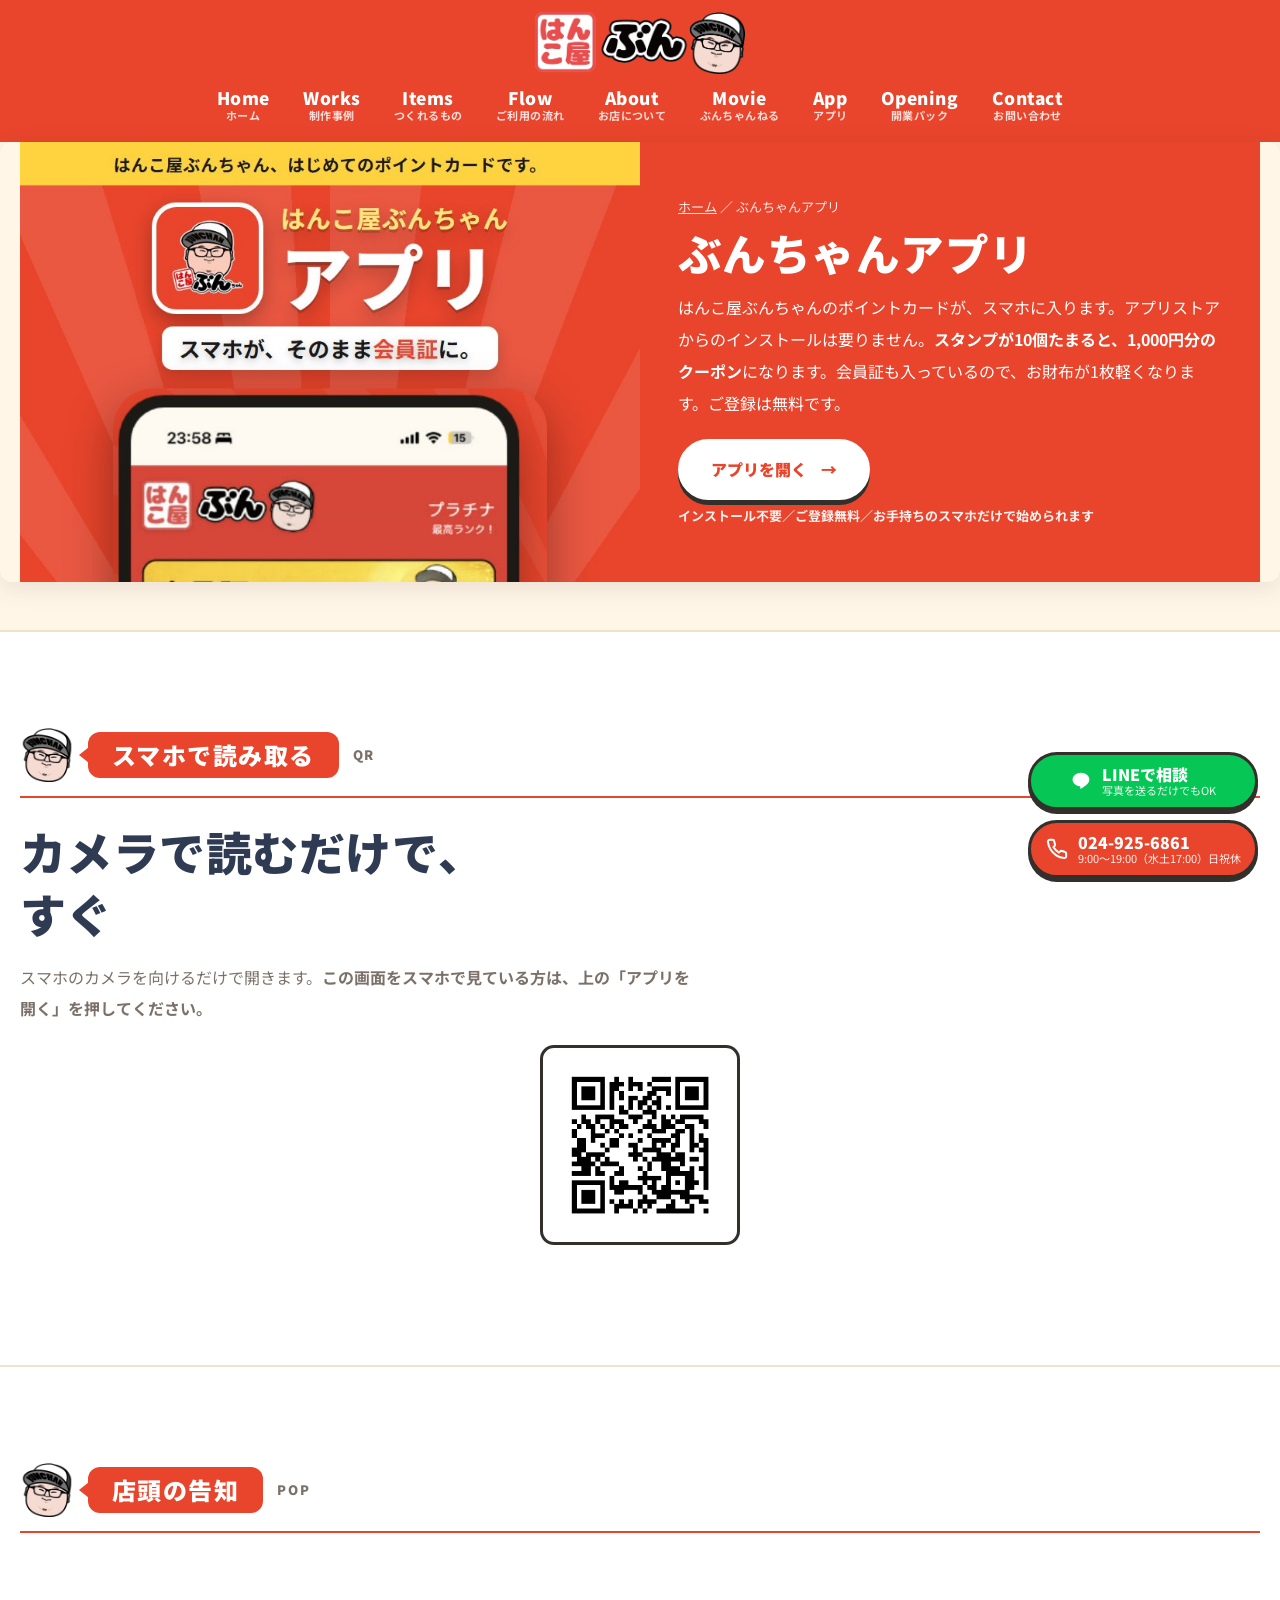
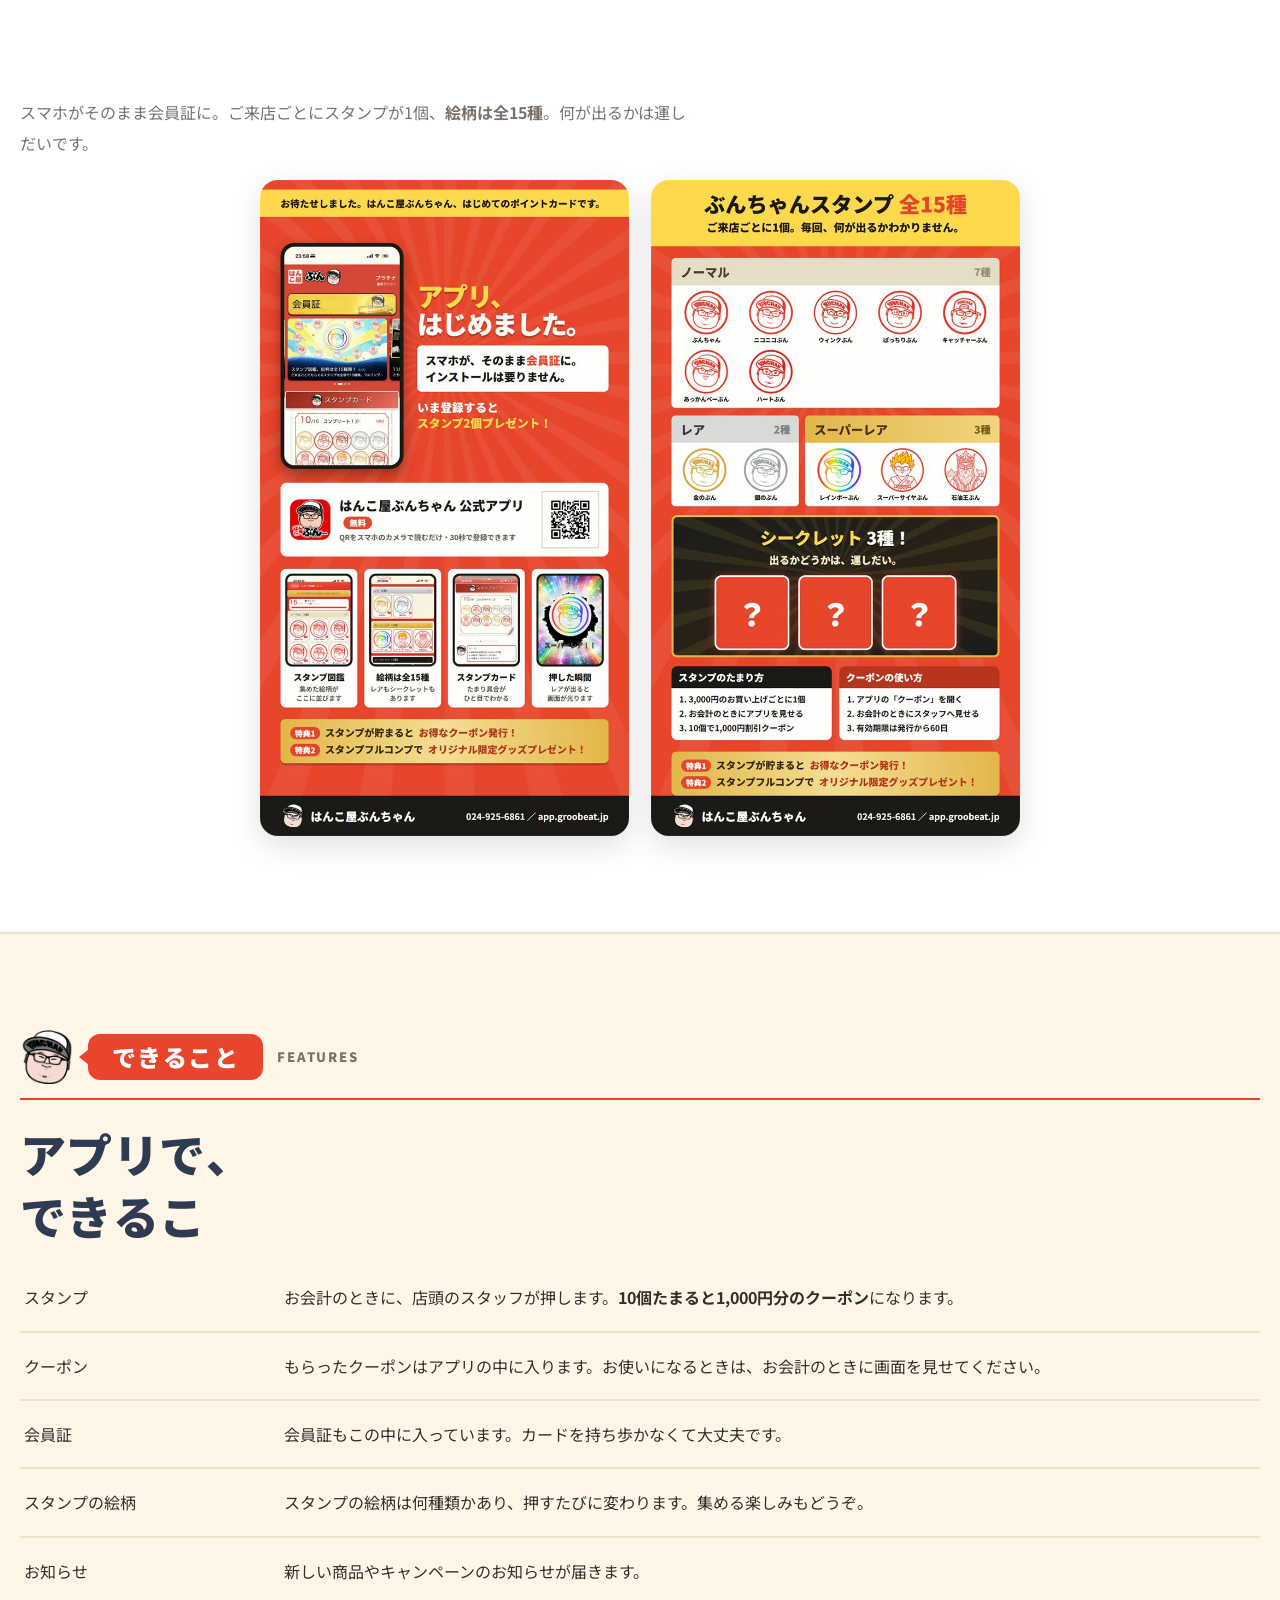
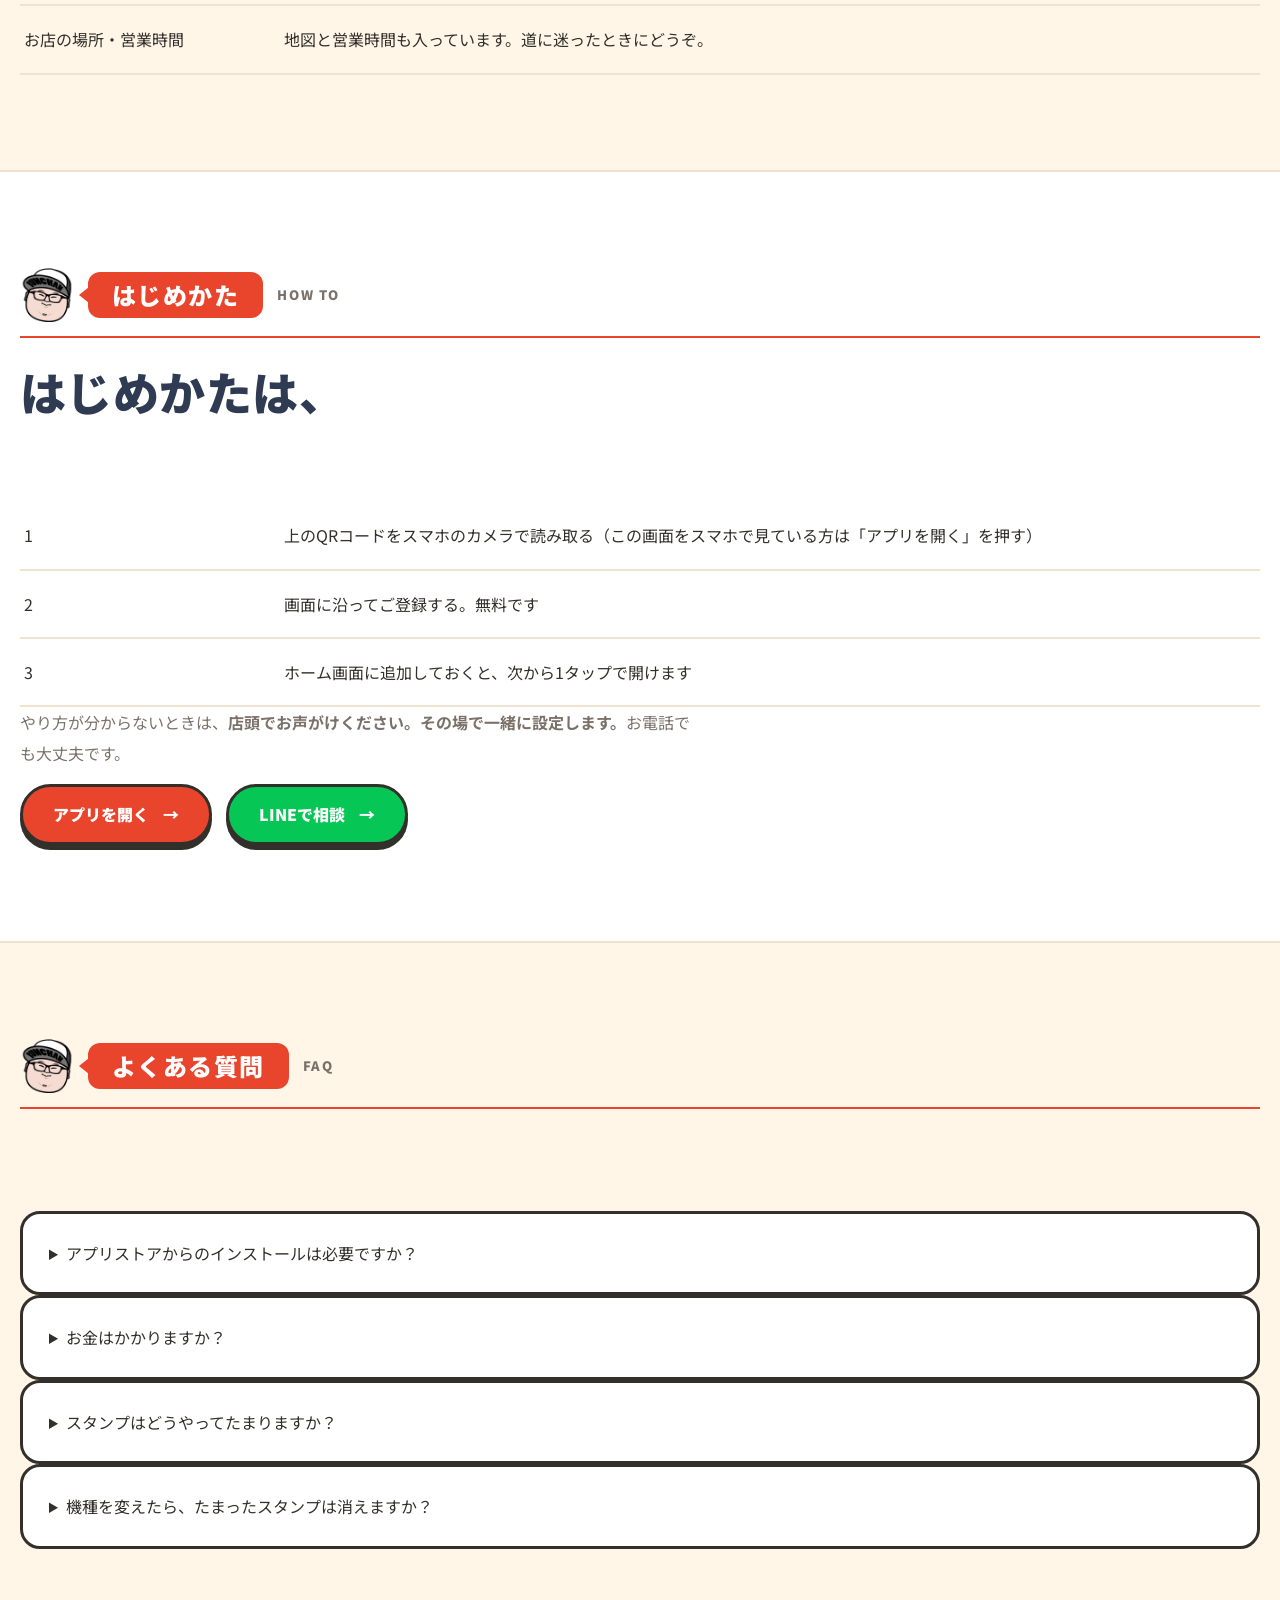
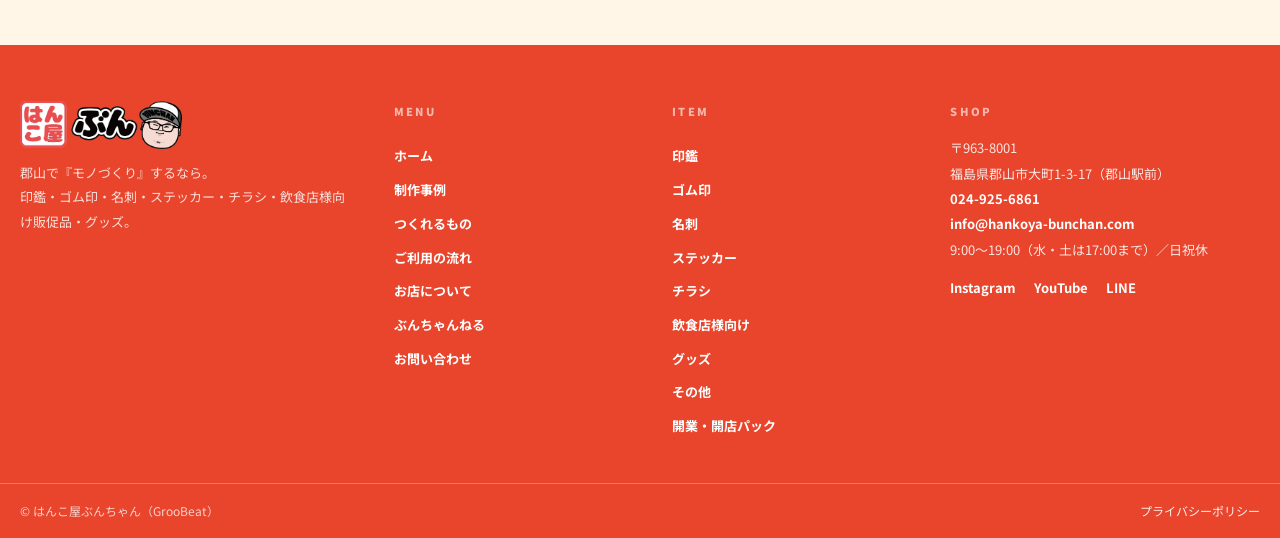
==== commit 692ee745: "update 2026-09-04 09:09" ====
--- a/app.html
+++ b/app.html
@@ -77,7 +77,7 @@
   ]
 }
   </script>
-  <link rel="stylesheet" href="style.css?v=20260904k">
+  <link rel="stylesheet" href="style.css?v=20260904m">
 </head>
 <body>
   <main>
@@ -288,6 +288,6 @@
     </div>
   </footer>
 
-  <script src="script.js?v=20260904k" defer></script>
+  <script src="script.js?v=20260904m" defer></script>
 </body>
 </html>
--- a/style.css
+++ b/style.css
@@ -1326,6 +1326,10 @@
     .app-pop a:hover { transform: translateY(-4px); }
     .app-pop img { display: block; width: 100%; height: auto; }
     @media (max-width: 760px) { .app-pop { grid-template-columns: 1fr; max-width: 420px; } }
+    /* SNSカードの見出しにロゴ（2026-09-04 社長「インスタロゴ取って」）。色は見出しの色をそのまま使う */
+    .sns-name { display: inline-flex; align-items: center; gap: .32em; }
+    .sns-ico { width: 1.05em; height: 1.05em; flex: 0 0 auto; }
+
     /* アプリページの上段画像（hero-app.jpg）だけ上端基準で見せる。品目ページの写真は中央基準でよいが、
        この画像は上にアイコンと「アプリ」の文字があるので、中央基準だと肝心な部分が切れる（2026-09-04） */
     .pg-hero .pg-band.pg-band--top { object-position: center top !important; }  /* 後ろの @media 内 .pg-hero .pg-band{center 45%} に勝たせる */
@@ -1776,9 +1780,9 @@
 @media (max-width: 760px) {
   /* 1枚を大きく（150→218px）。3列グリッドの110pxより二回り大きく見せる */
   .works-track .works-cell { flex: 0 0 218px; width: 218px; }
-  /* ★スマホは上下とも左から右へ流す（社長指示 2026-08-30）。
-     逆方向だと画面が狭いぶん目が散るため。 */
-  .works-track--left,
+  /* ★2026-09-04 社長「上段左から右、下段右から左に流れるように」→ スマホもPCと同じ向き（8/30の「上下とも左から右」を解除）。
+     向きはHTMLのクラスで決まる＝上段 .works-track--right（左→右）／下段 .works-track--left（右→左）。ここでは速さだけ変える */
+  .works-track--left  { animation: worksFlowLeft  104s linear infinite; }
   .works-track--right { animation: worksFlowRight 104s linear infinite; }
   .works-cell__label { left: 6px; bottom: 6px; padding: 3px 10px; font-size: 11px; }
   .works-marquee { gap: 10px; }
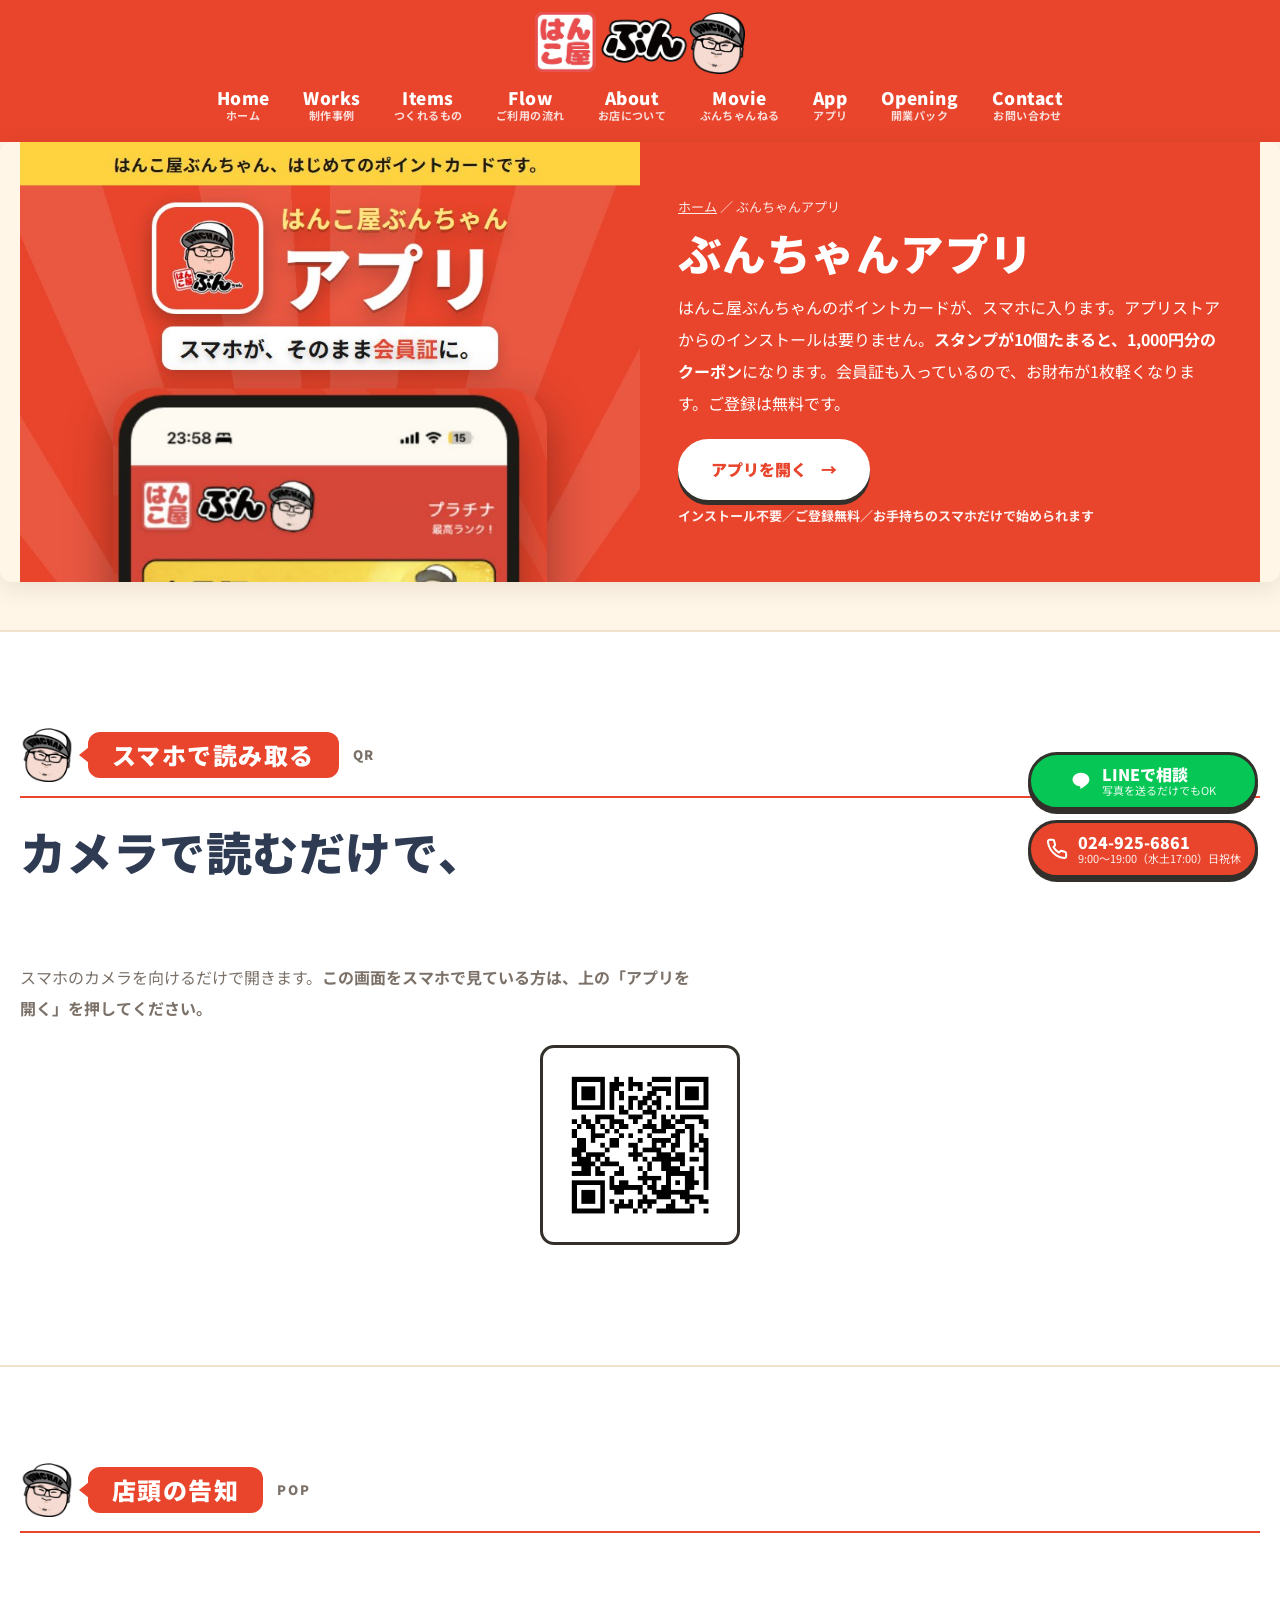
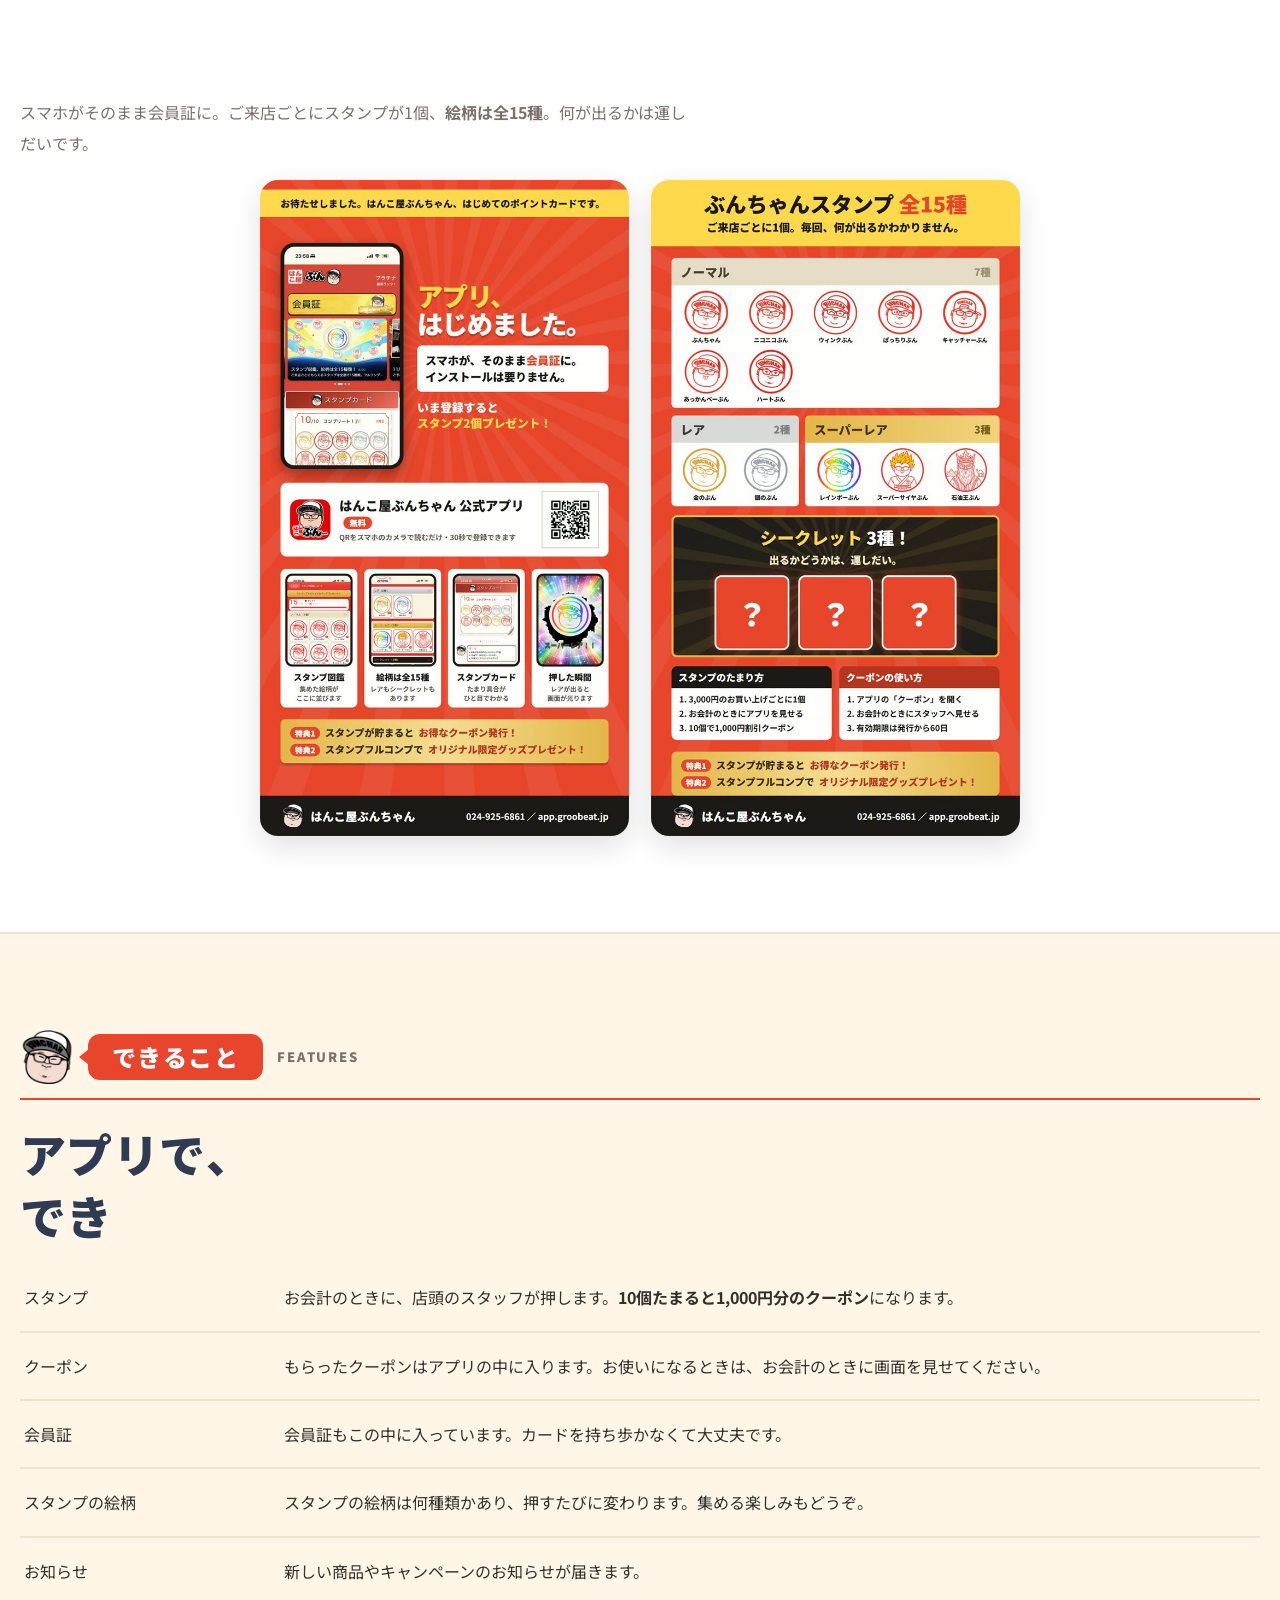
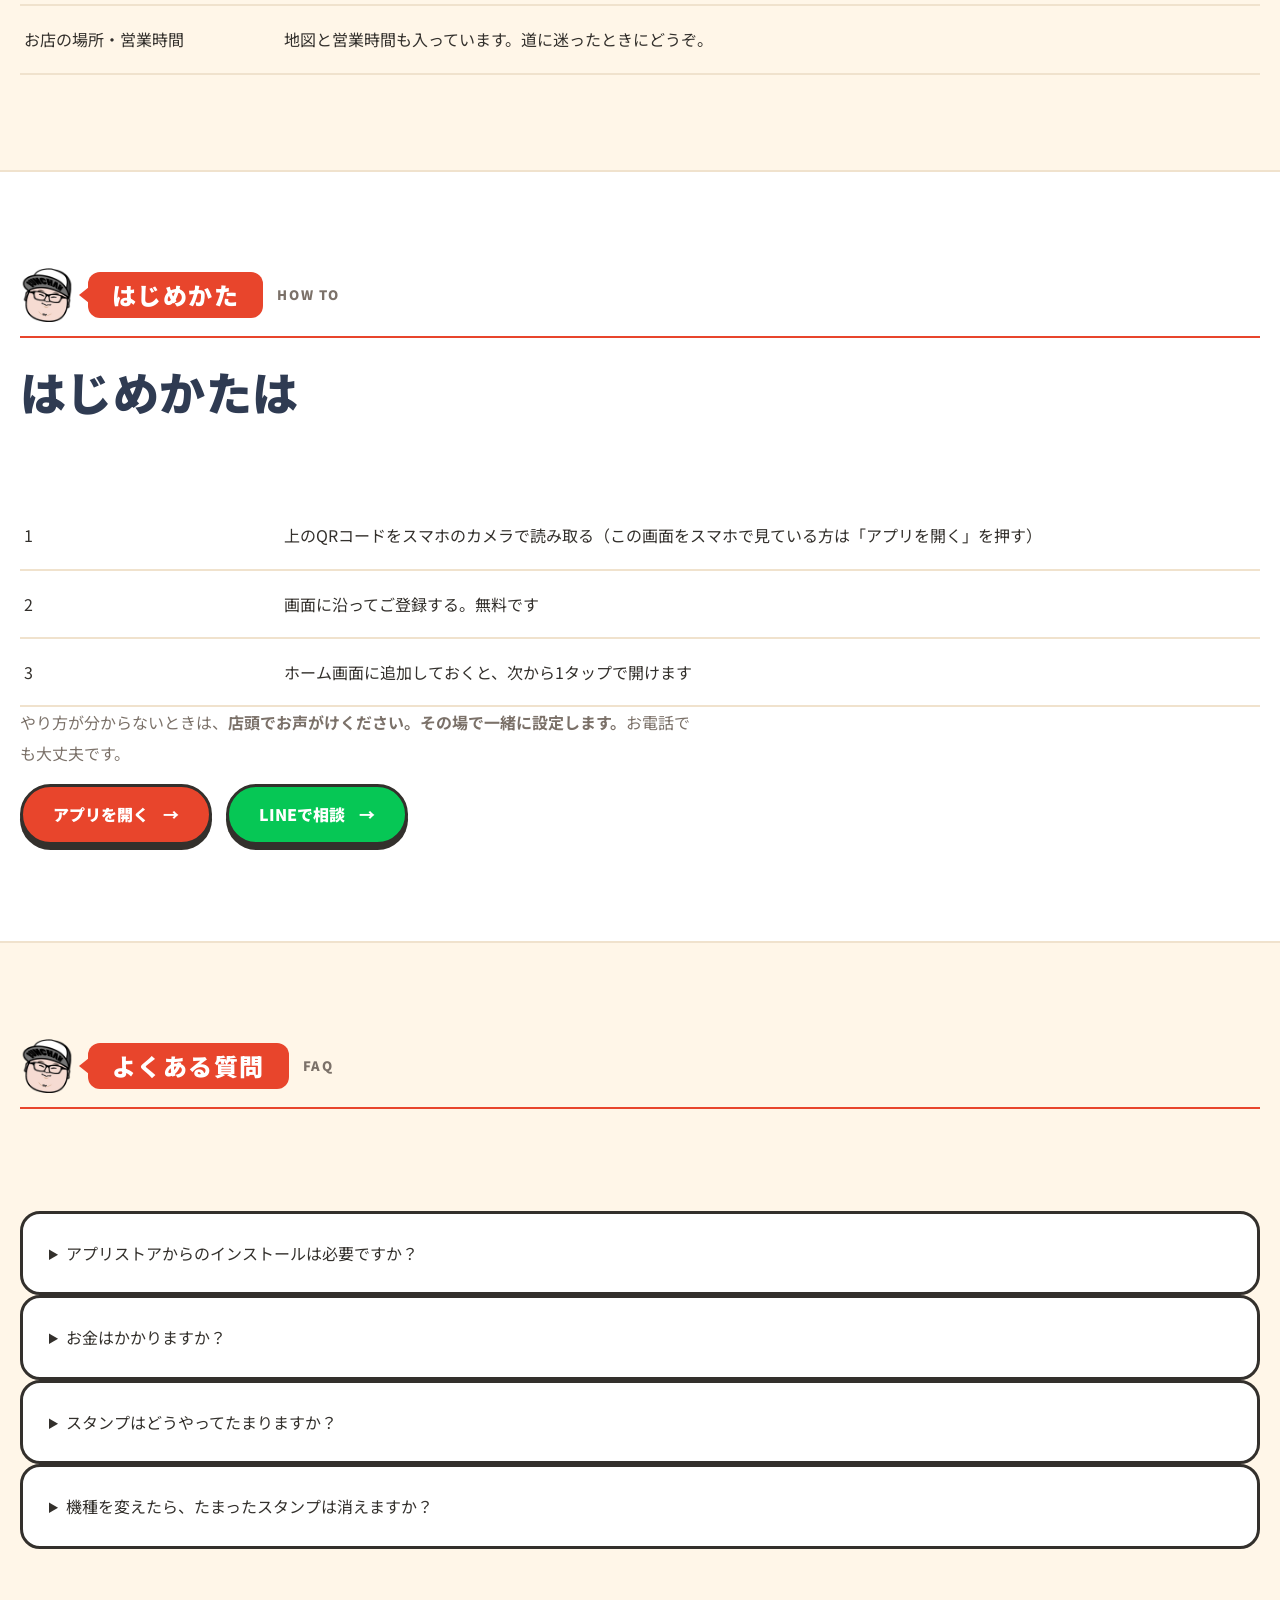
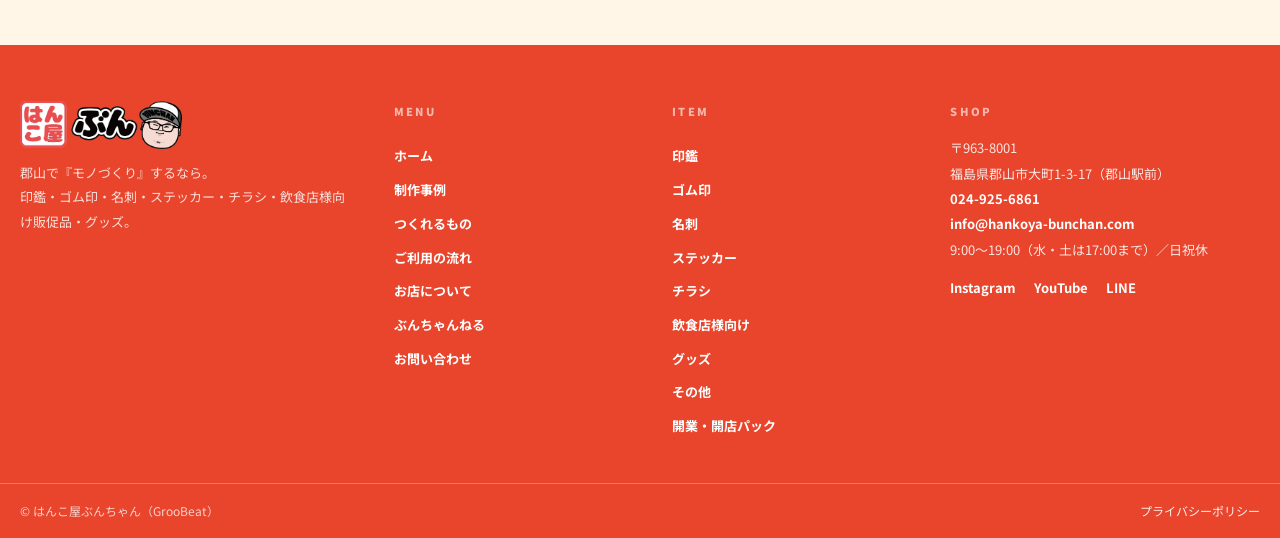
==== commit acd30052: "update 2026-09-04 09:14" ====
--- a/app.html
+++ b/app.html
@@ -77,7 +77,7 @@
   ]
 }
   </script>
-  <link rel="stylesheet" href="style.css?v=20260904m">
+  <link rel="stylesheet" href="style.css?v=20260904n">
 </head>
 <body>
   <main>
@@ -288,6 +288,6 @@
     </div>
   </footer>
 
-  <script src="script.js?v=20260904m" defer></script>
+  <script src="script.js?v=20260904n" defer></script>
 </body>
 </html>
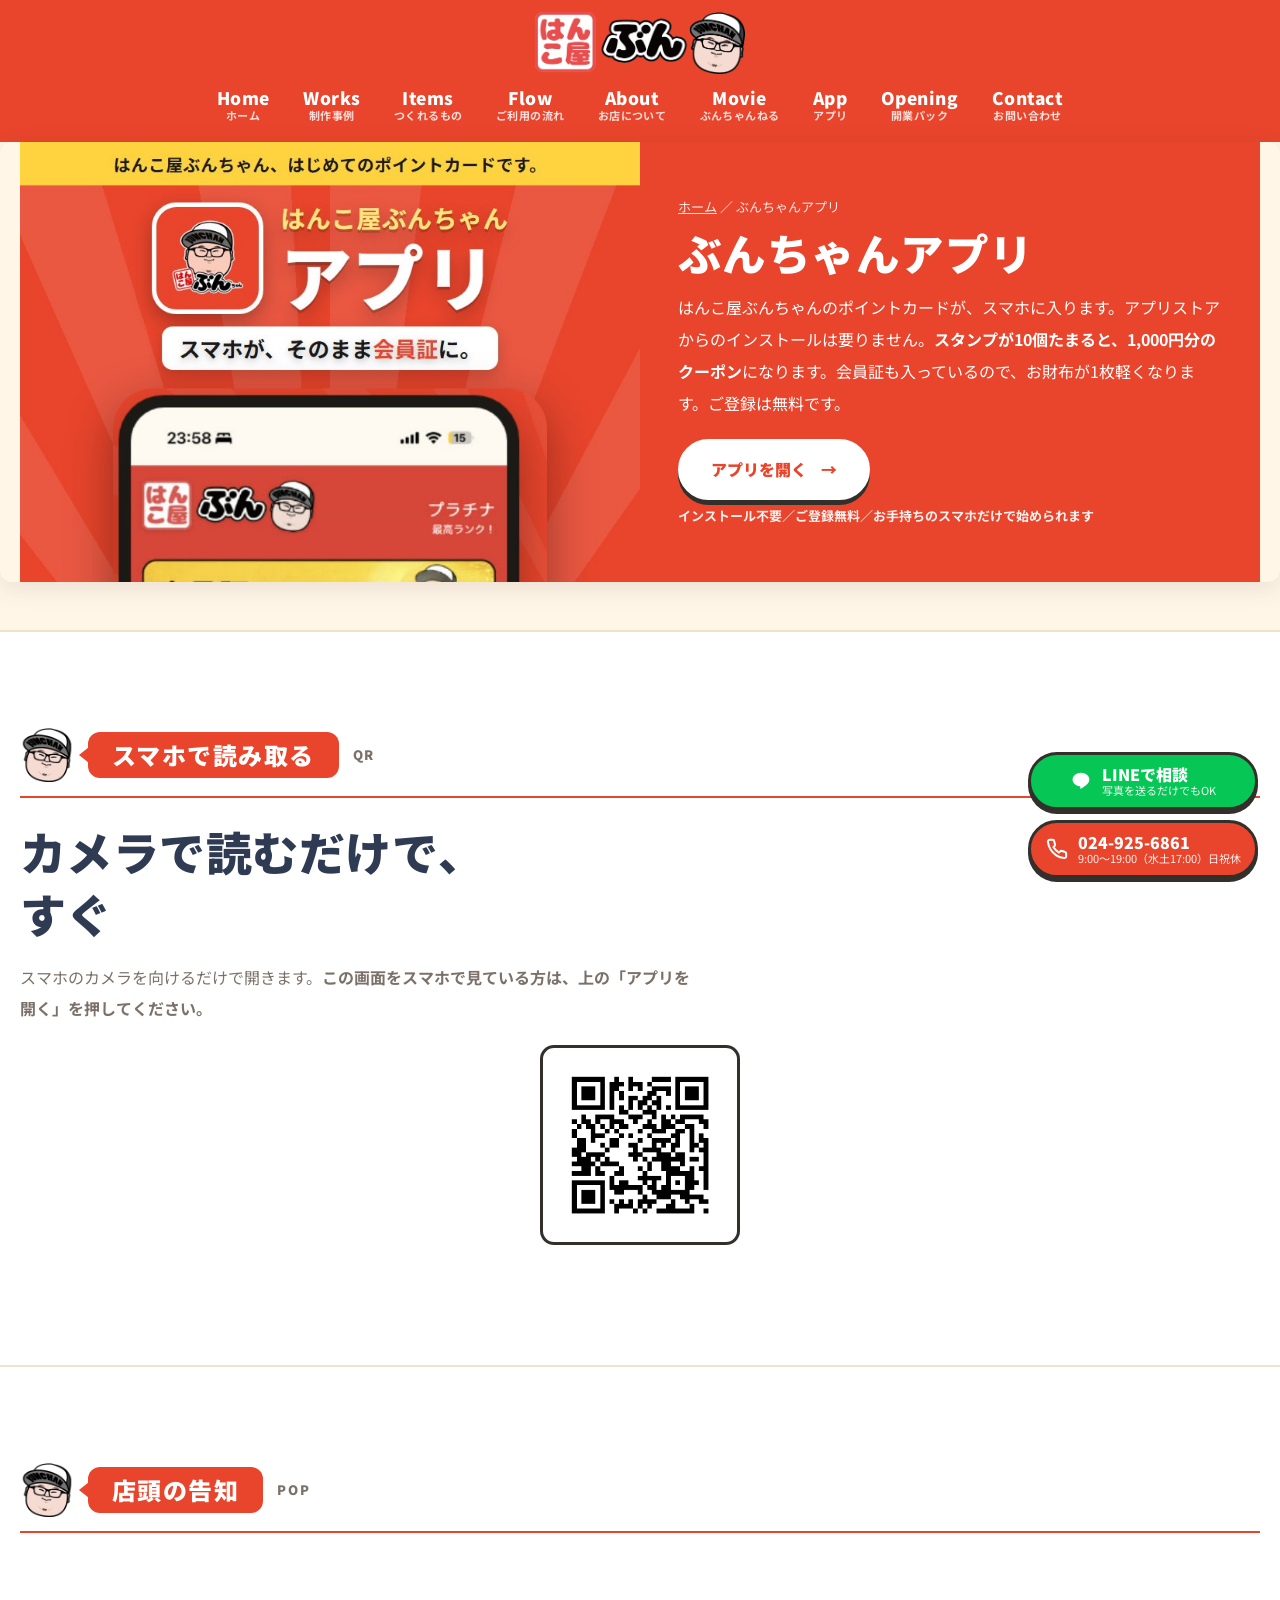
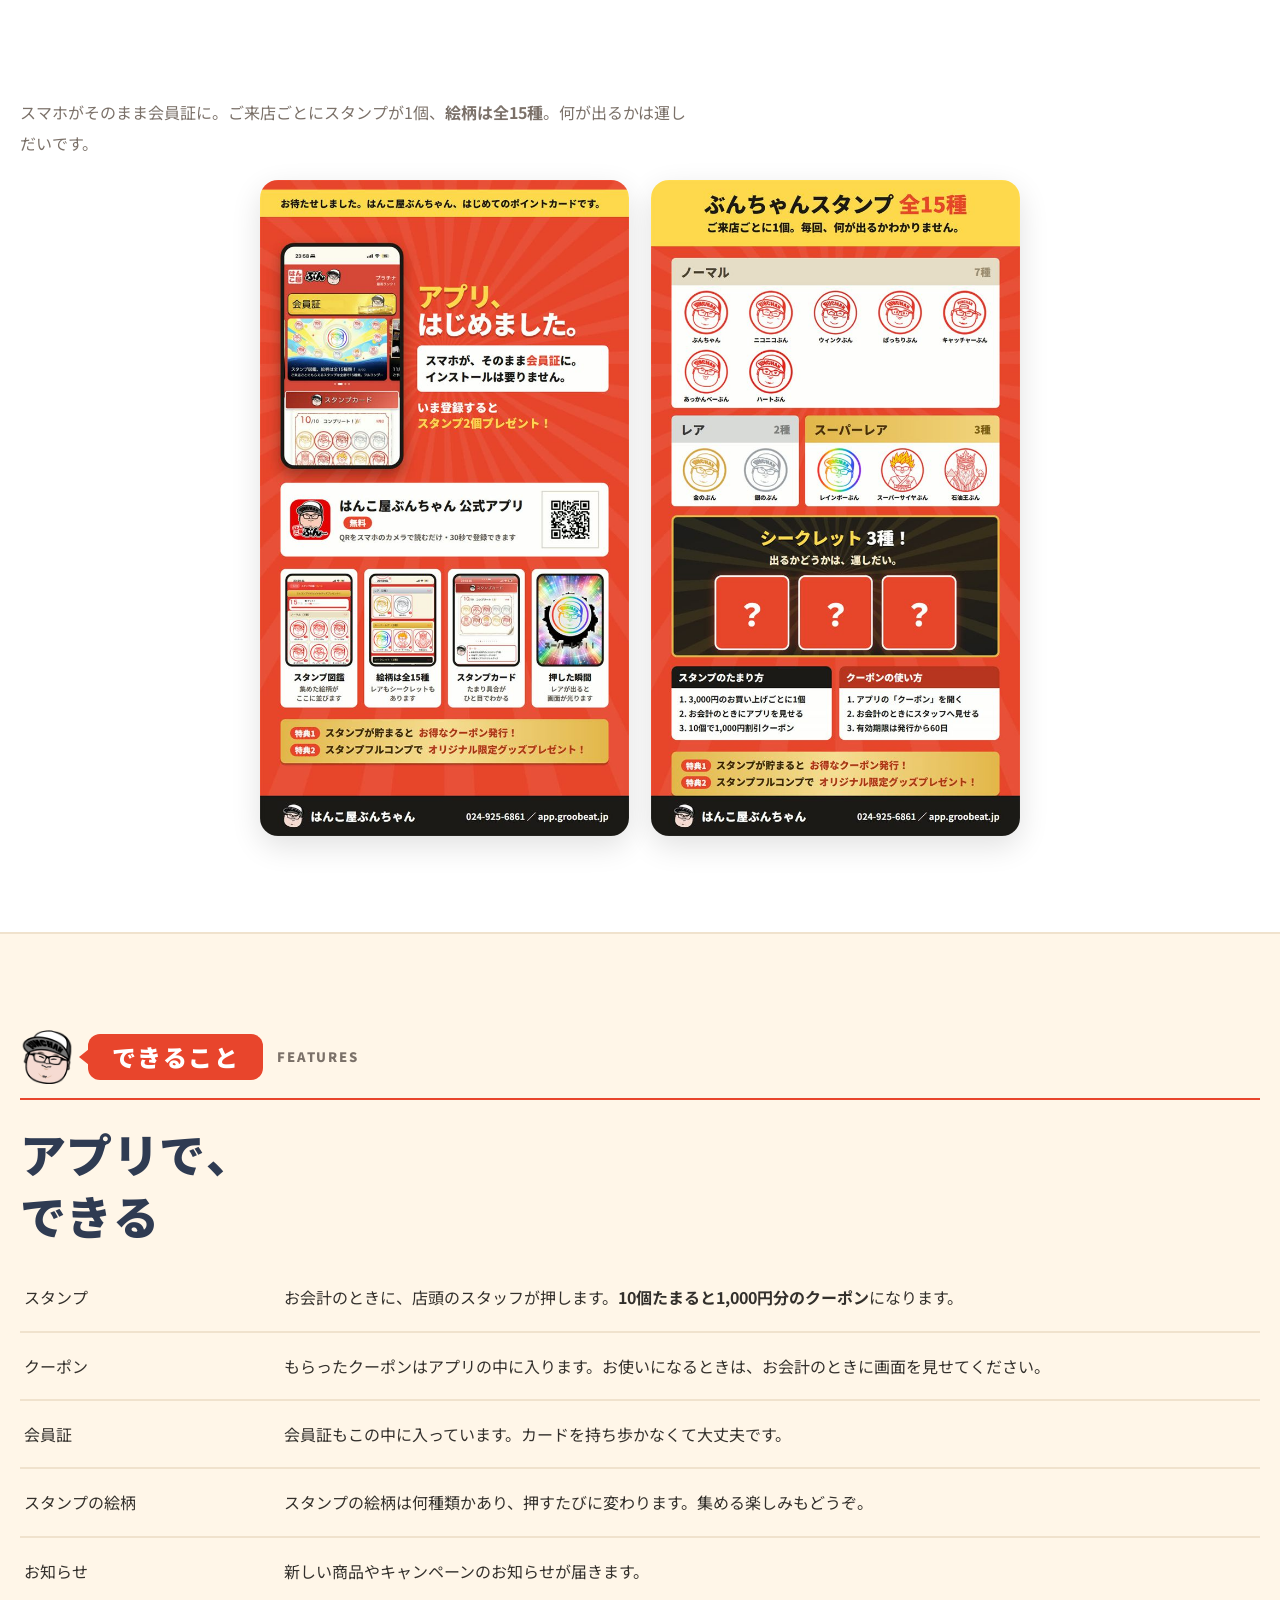
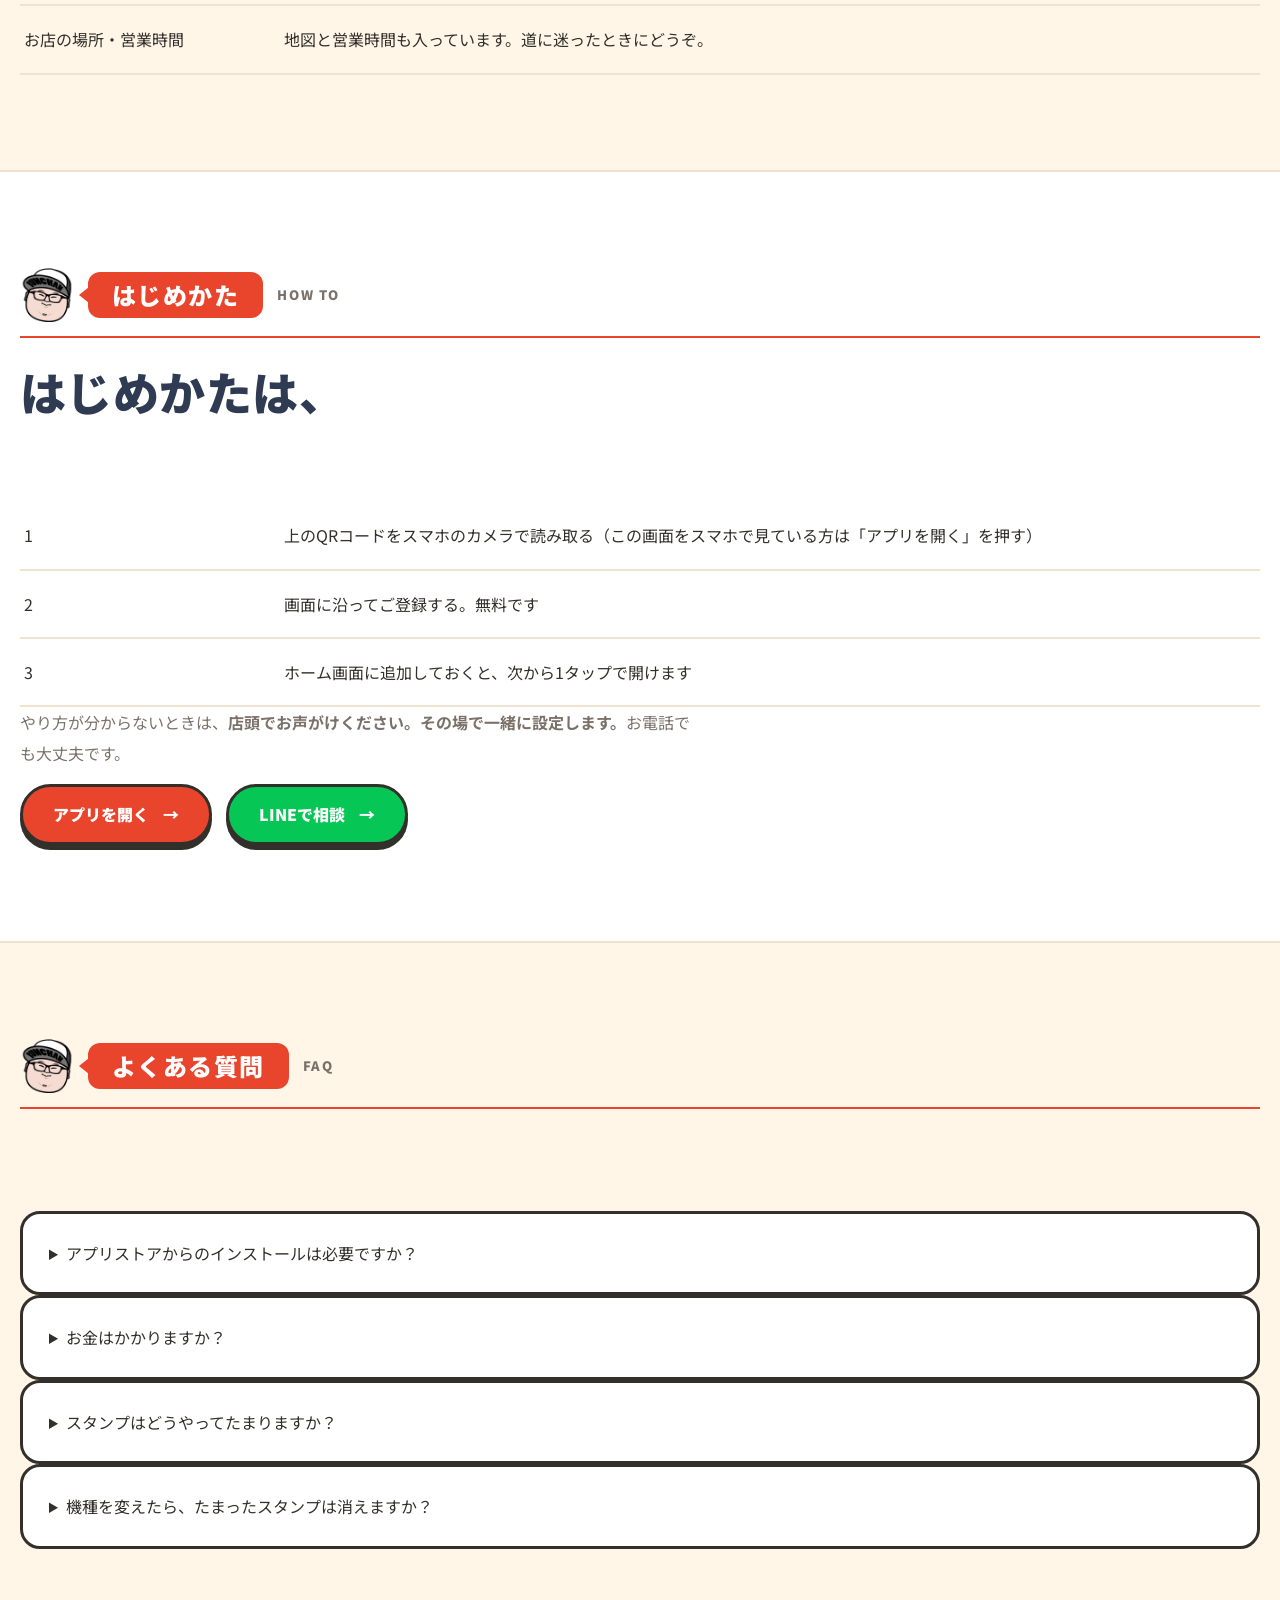
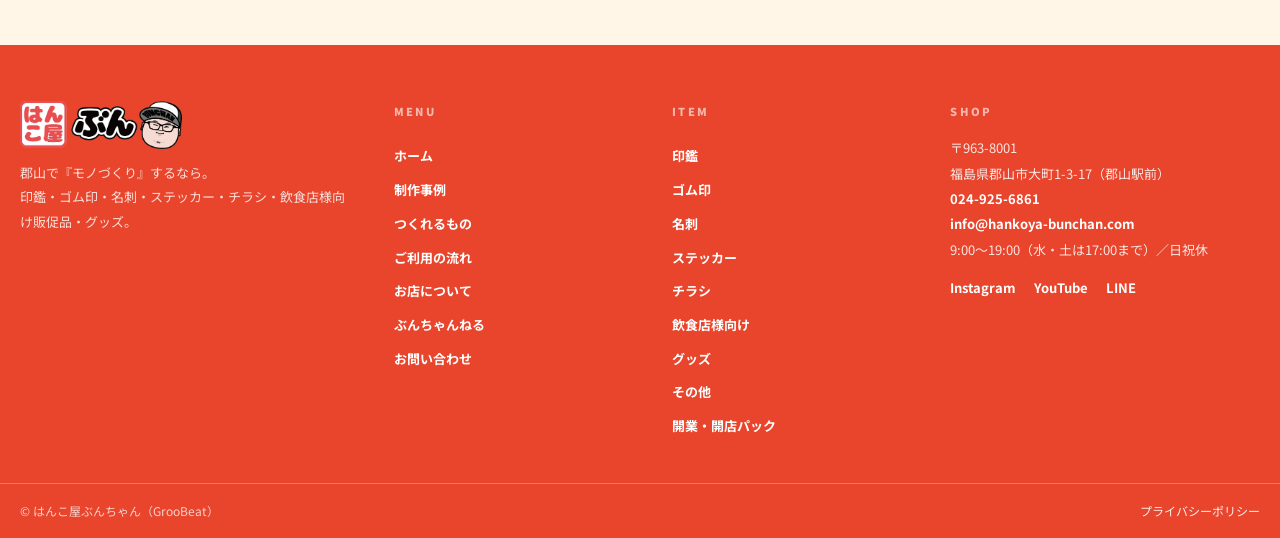
==== commit 27f236ed: "update 2026-09-04 09:26" ====
--- a/app.html
+++ b/app.html
@@ -77,7 +77,7 @@
   ]
 }
   </script>
-  <link rel="stylesheet" href="style.css?v=20260904n">
+  <link rel="stylesheet" href="style.css?v=20260904o">
 </head>
 <body>
   <main>
@@ -288,6 +288,6 @@
     </div>
   </footer>
 
-  <script src="script.js?v=20260904n" defer></script>
+  <script src="script.js?v=20260904o" defer></script>
 </body>
 </html>
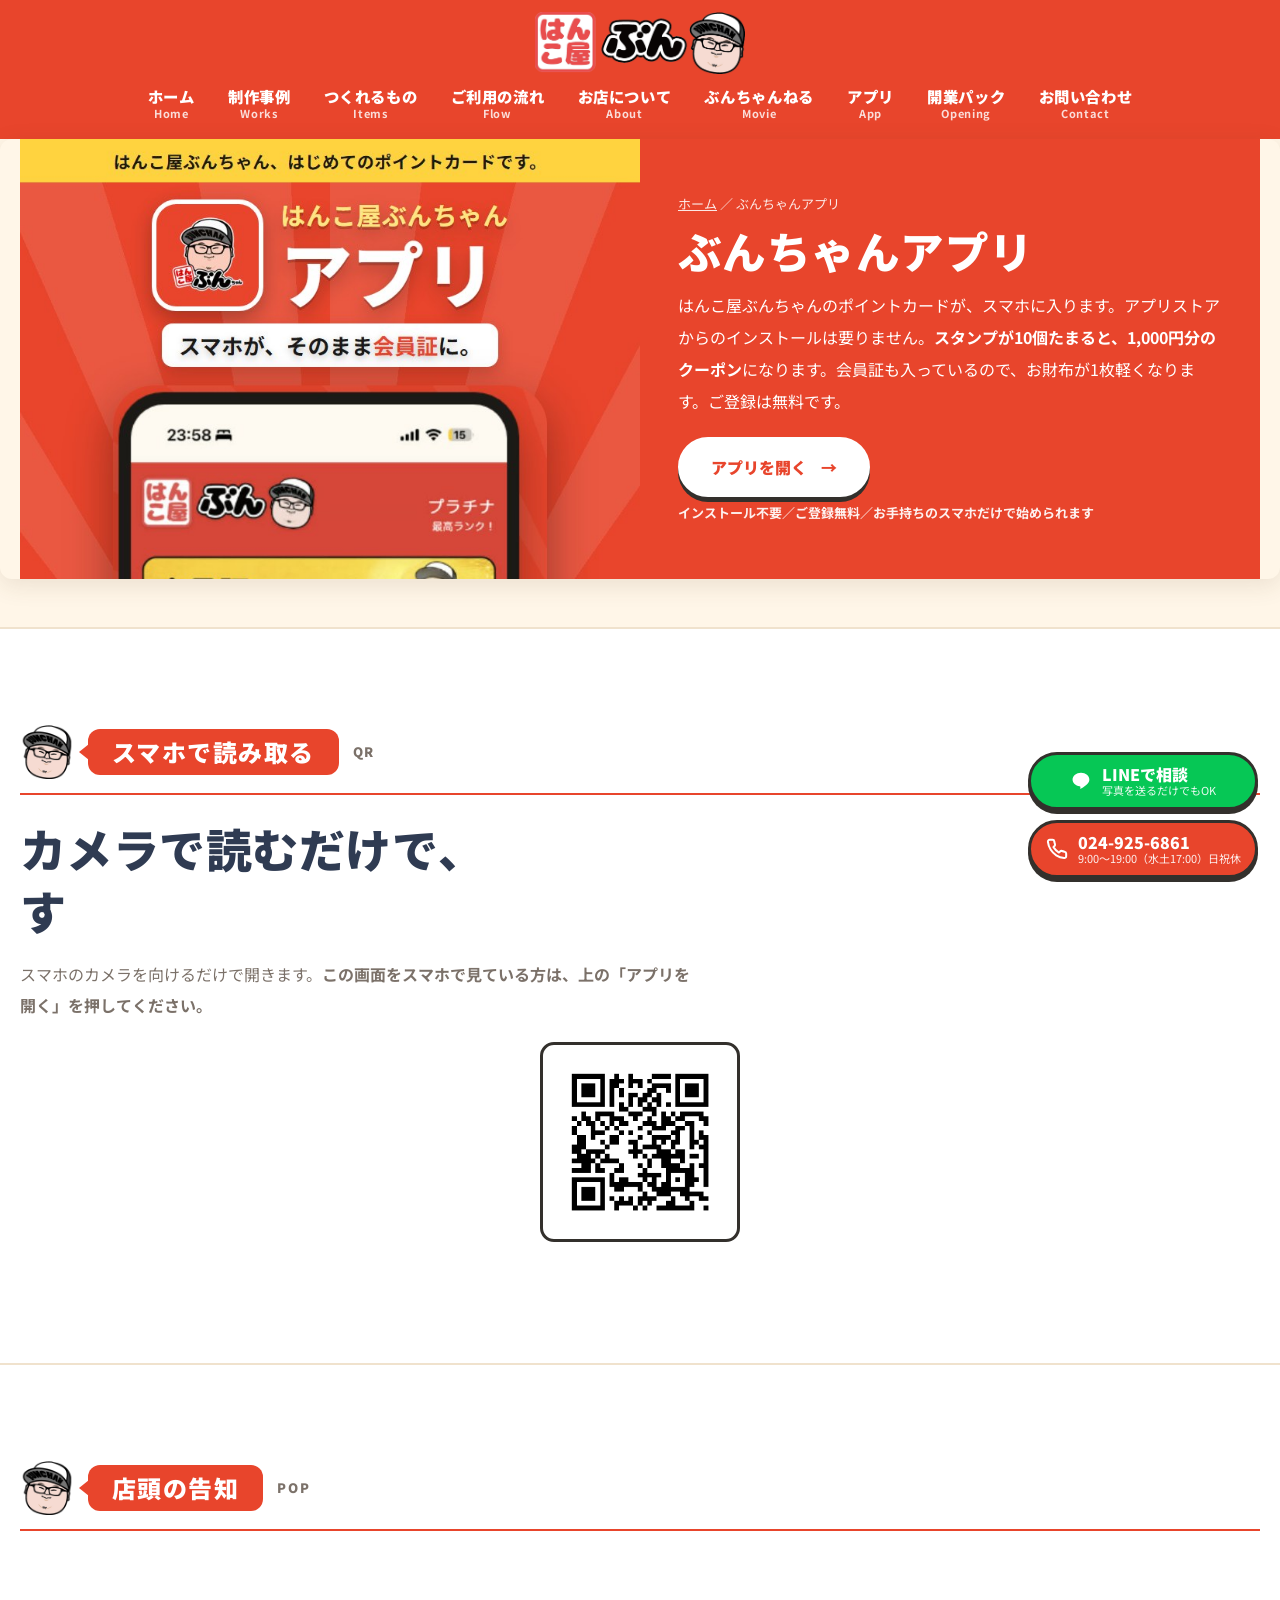
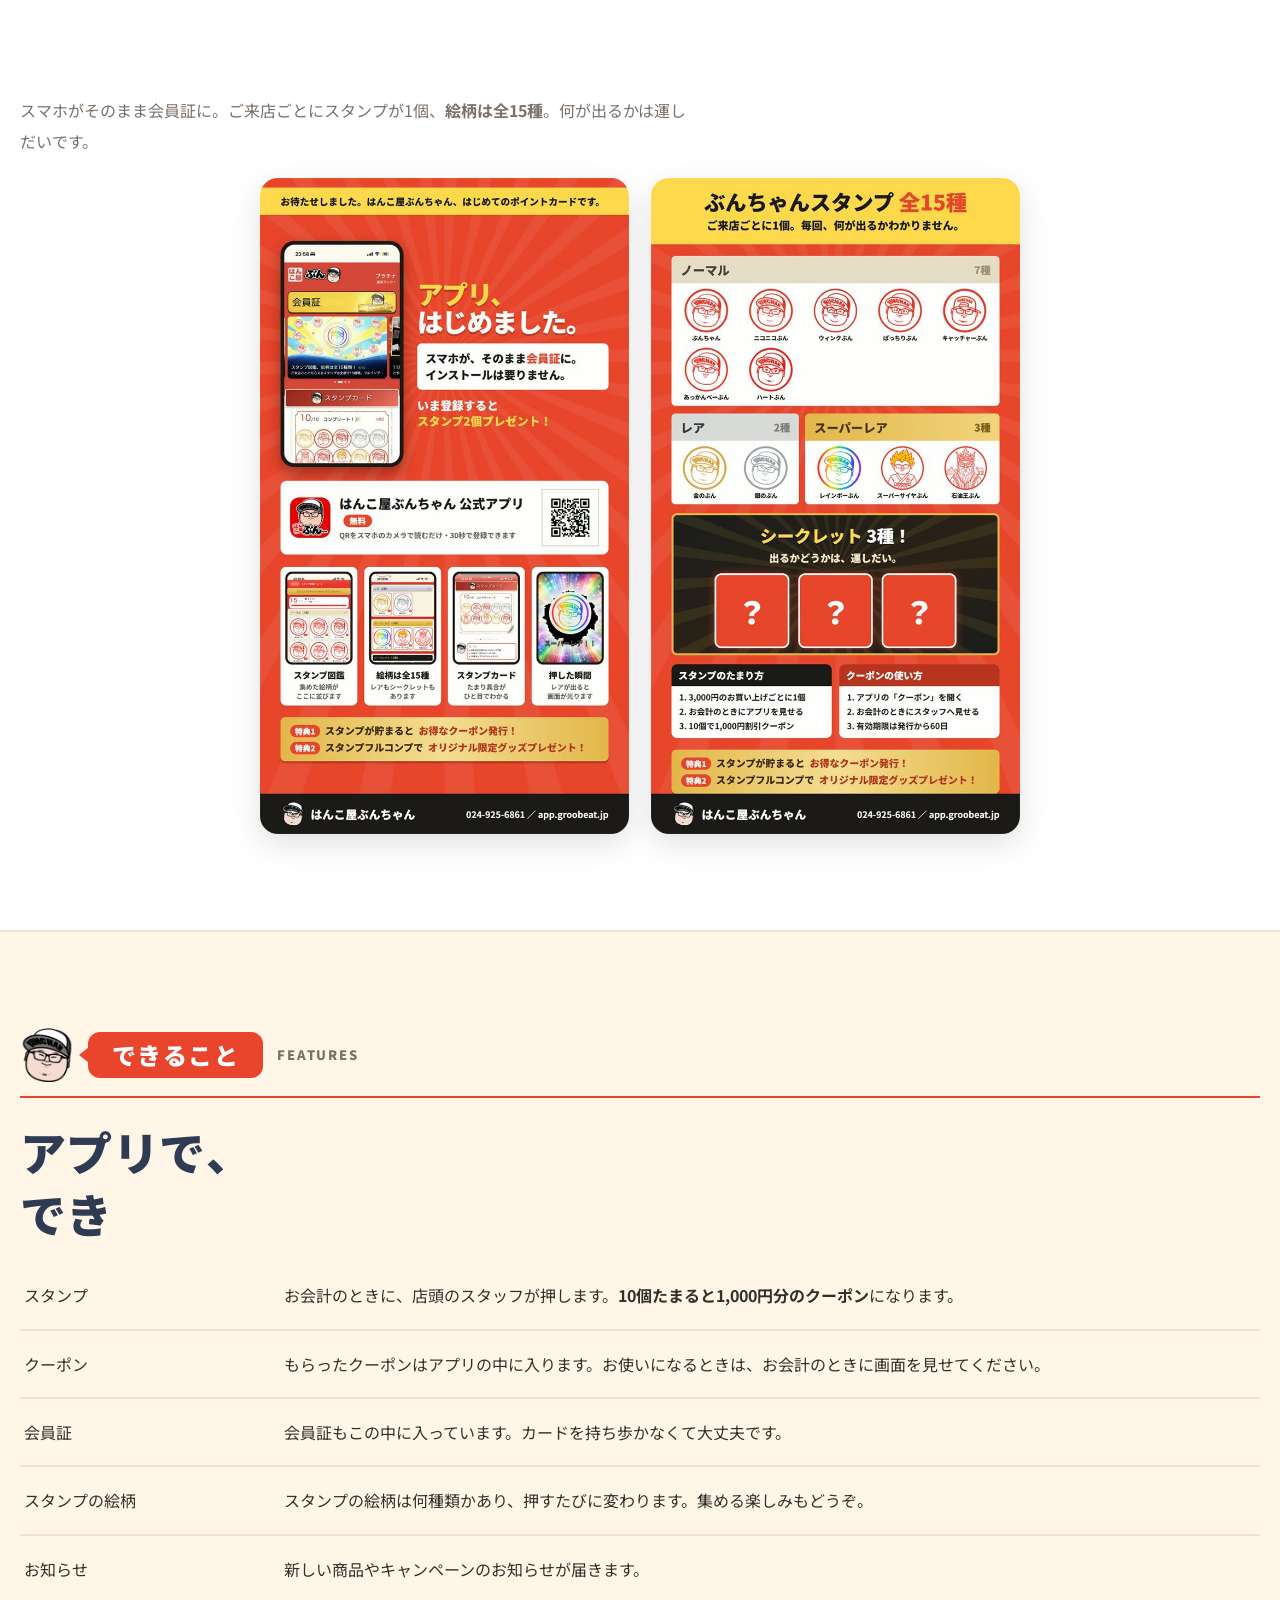
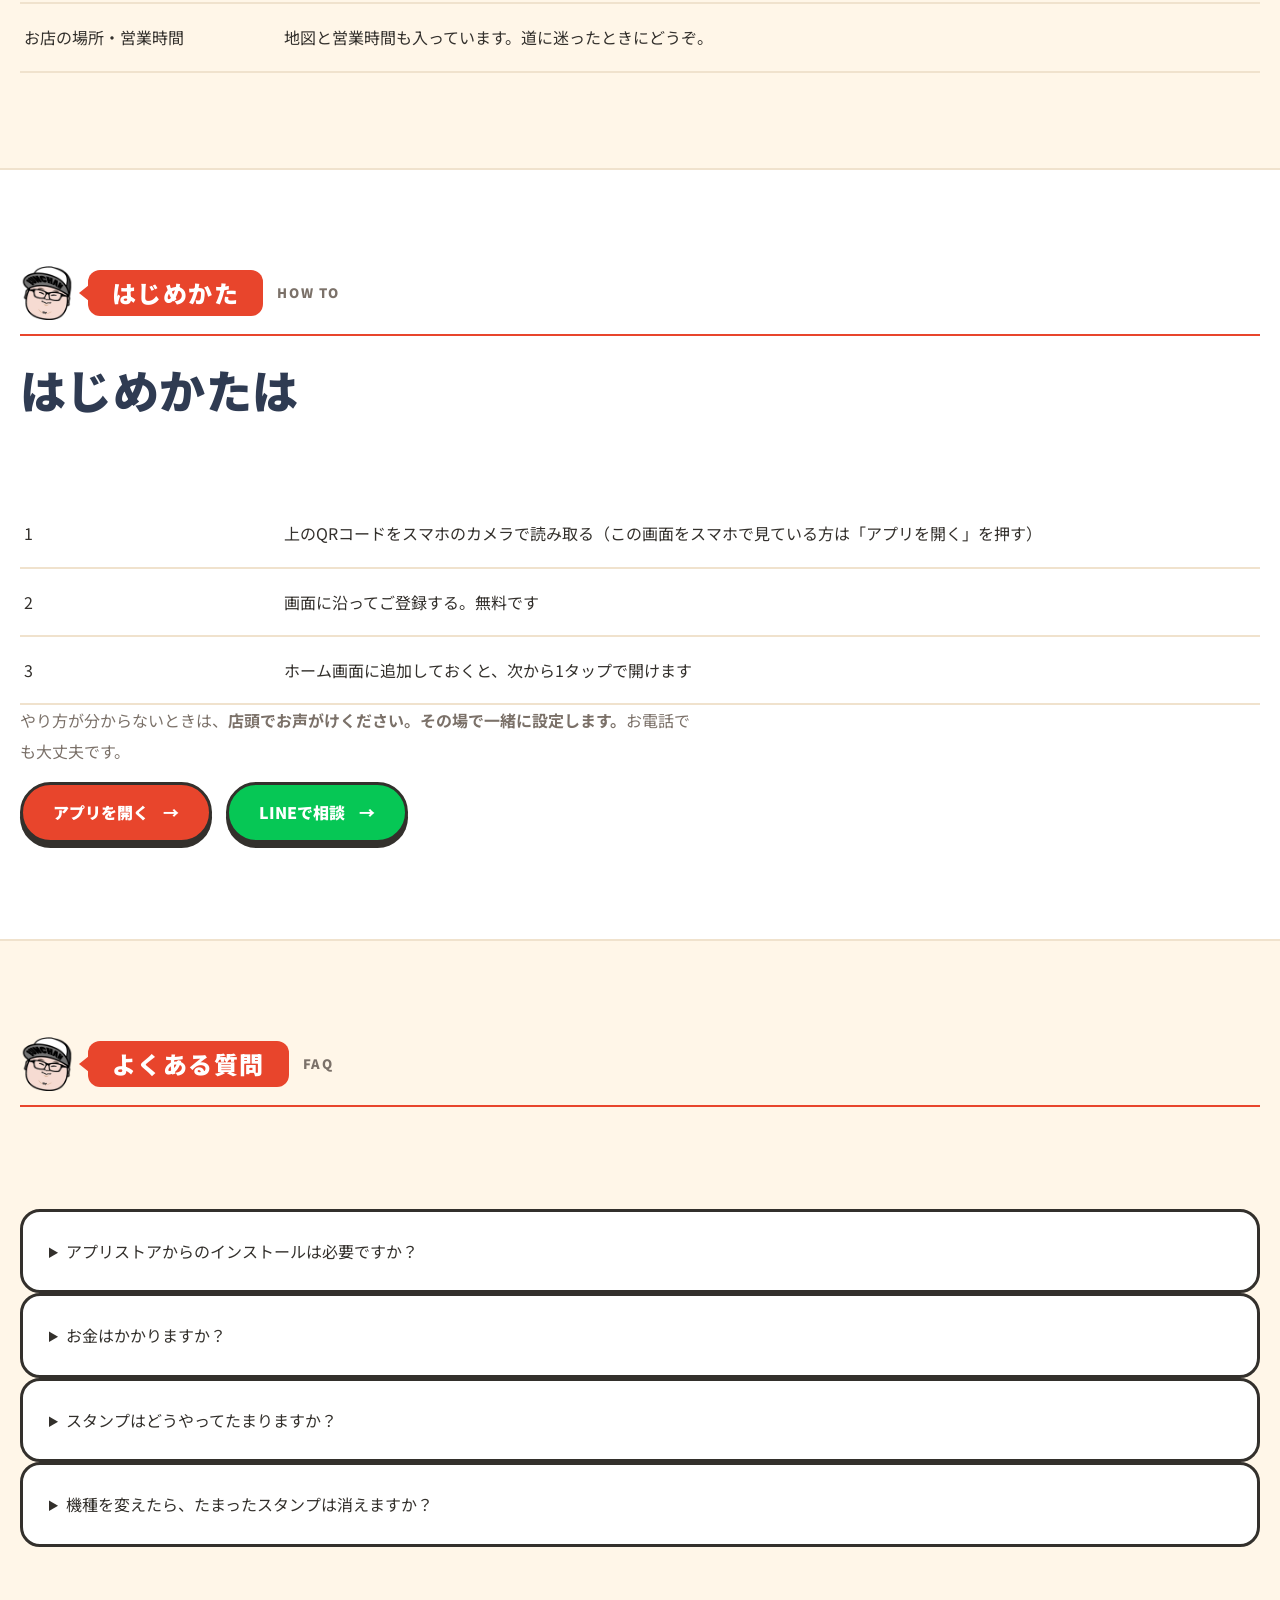
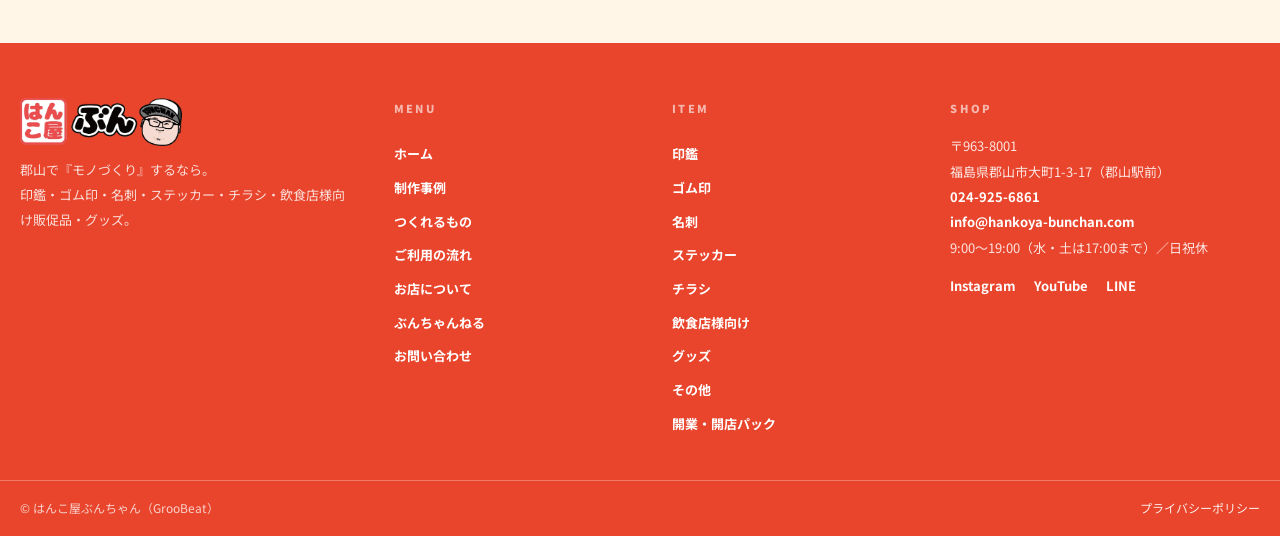
==== commit 93c3e1d7: "update 2026-09-04 10:37" ====
--- a/app.html
+++ b/app.html
@@ -77,7 +77,7 @@
   ]
 }
   </script>
-  <link rel="stylesheet" href="style.css?v=20260904o">
+  <link rel="stylesheet" href="style.css?v=20260904p">
 </head>
 <body>
   <main>
@@ -288,6 +288,6 @@
     </div>
   </footer>
 
-  <script src="script.js?v=20260904o" defer></script>
+  <script src="script.js?v=20260904p" defer></script>
 </body>
 </html>
--- a/style.css
+++ b/style.css
@@ -334,19 +334,22 @@
         text-decoration: none;
       }
       .gnav-main a:last-child { border-bottom: 0; }
-      .gm-en {
+      /* ★2026-09-04 社長「ヘッダー英語と日本語入れ替え」→ 日本語を主（大）・英語を副（小）に。HTMLの順は英→日のまま、order で入れ替える */
+      .gm-ja {
+        order: 1;
         color: var(--red);
-        font-size: clamp(30px, 7.4vw, 44px);
+        font-size: clamp(26px, 6.6vw, 40px);
         font-weight: 900;
         line-height: 1;
-        letter-spacing: -.01em;
+        letter-spacing: .02em;
+        white-space: nowrap;
       }
-      .gm-ja {
+      .gm-en {
+        order: 2;
         color: var(--muted);
         font-size: 12px;
         font-weight: 900;
         letter-spacing: .1em;
-        white-space: nowrap;
       }
       .gnav-sub { display: block; margin-top: 28px; padding-top: 22px; border-top: 2px solid var(--red); }
       .gnav-label { margin: 0 0 14px; color: var(--red); font-size: 11px; font-weight: 900; letter-spacing: .22em; }
@@ -1603,15 +1606,19 @@
         padding: 4px 0 8px;
         line-height: 1.15;
       }
+      /* ★2026-09-04 社長指示：PCも日本語を上に大きく、英語を下に小さく（order で入れ替え） */
+      .gm-ja {
+        order: 1;
+        font-size: clamp(15px, 1.2vw, 18px);
+        font-weight: 900;
+        letter-spacing: .04em;
+        white-space: nowrap;
+      }
       .gm-en {
-        font-size: clamp(17px, 1.35vw, 21px);
-        font-weight: 900;
-        letter-spacing: .03em;
-      }
-      .gm-ja {
+        order: 2;
         font-size: 11px;
         font-weight: 700;
-        letter-spacing: .04em;
+        letter-spacing: .06em;
         opacity: .82;
       }
     }
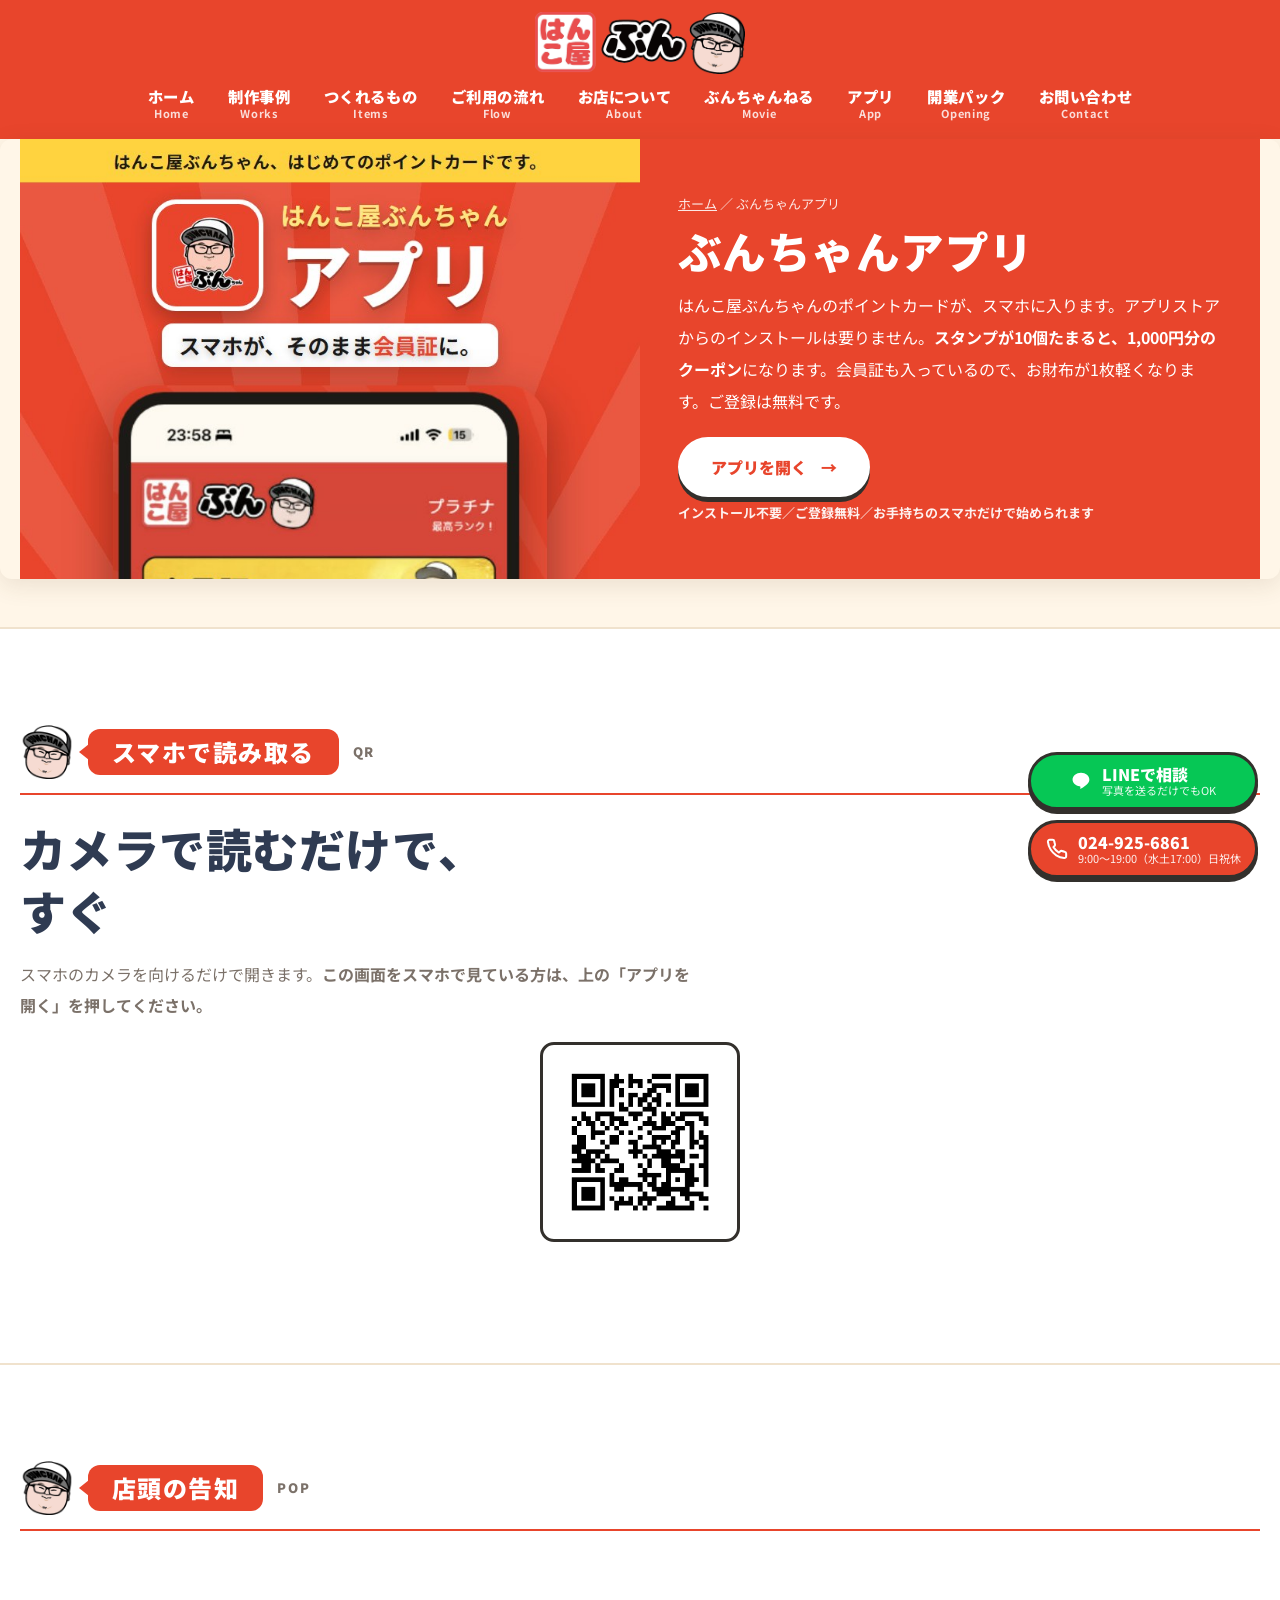
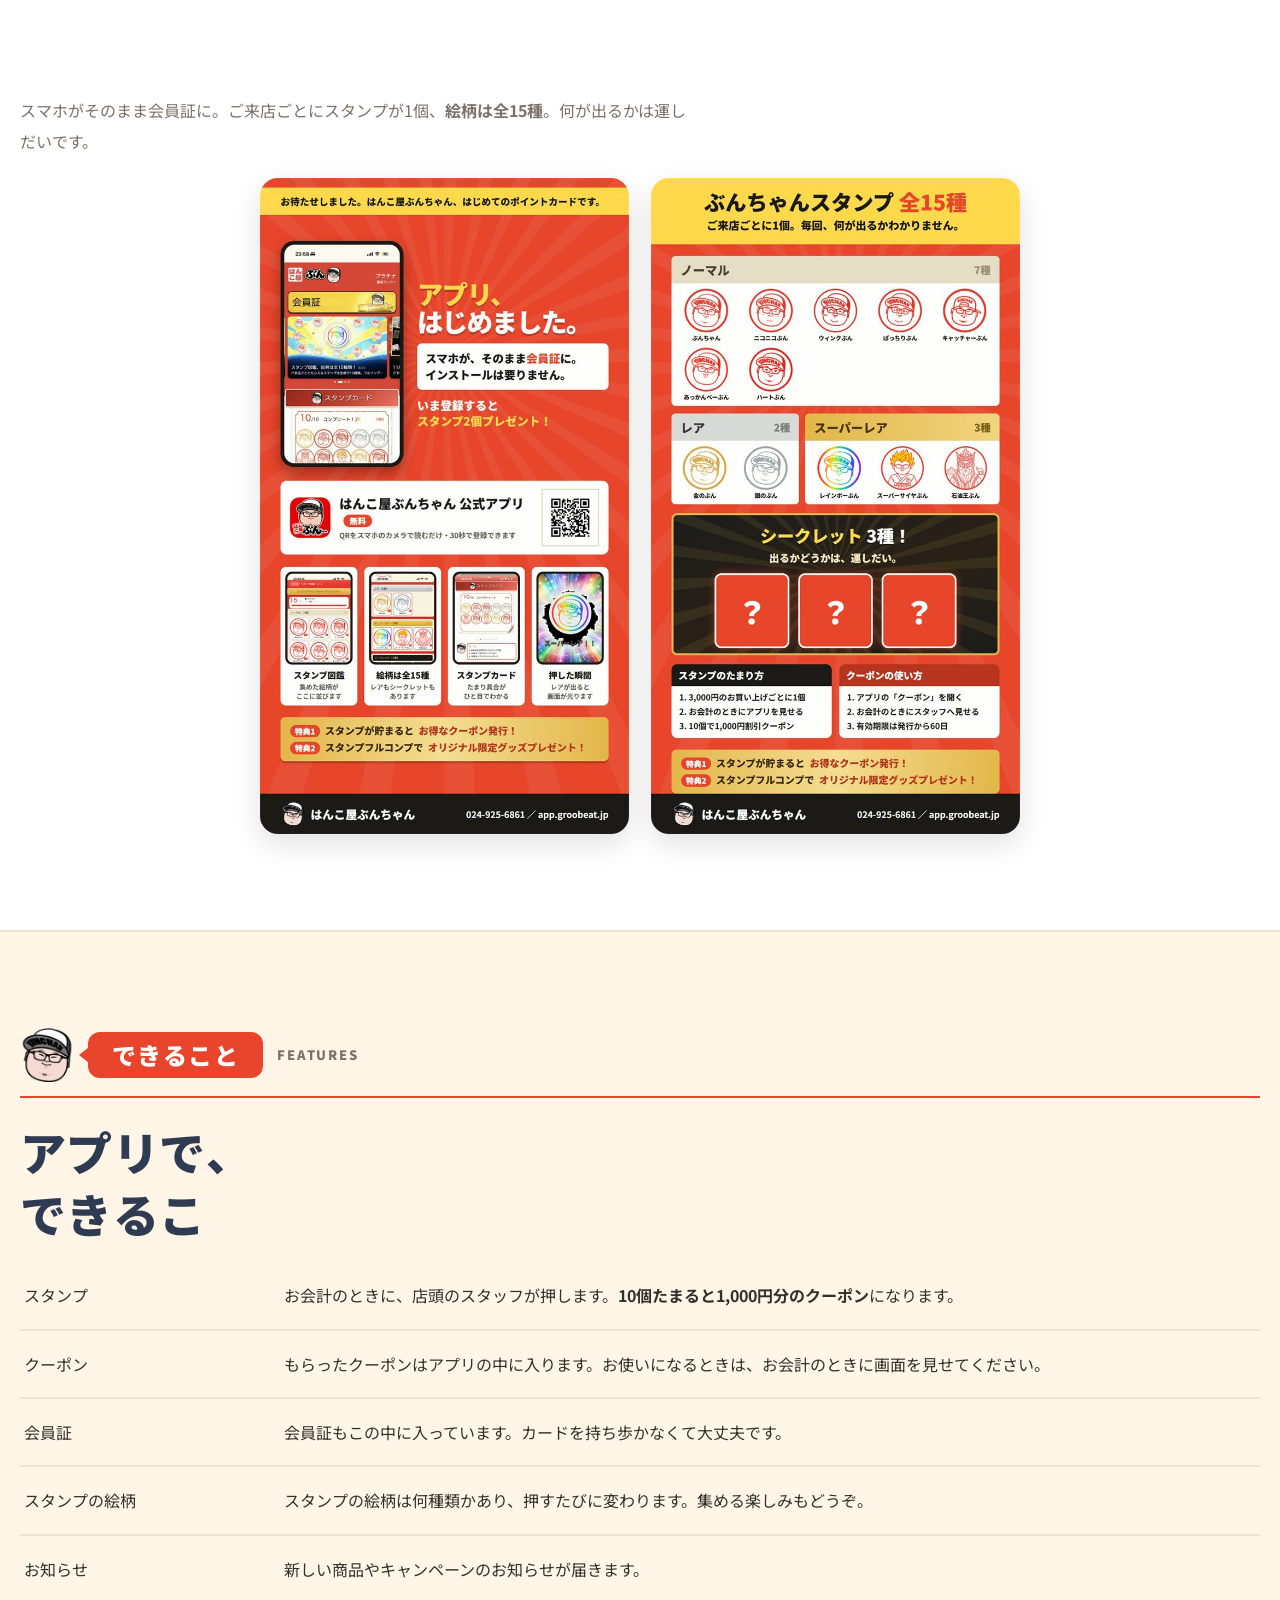
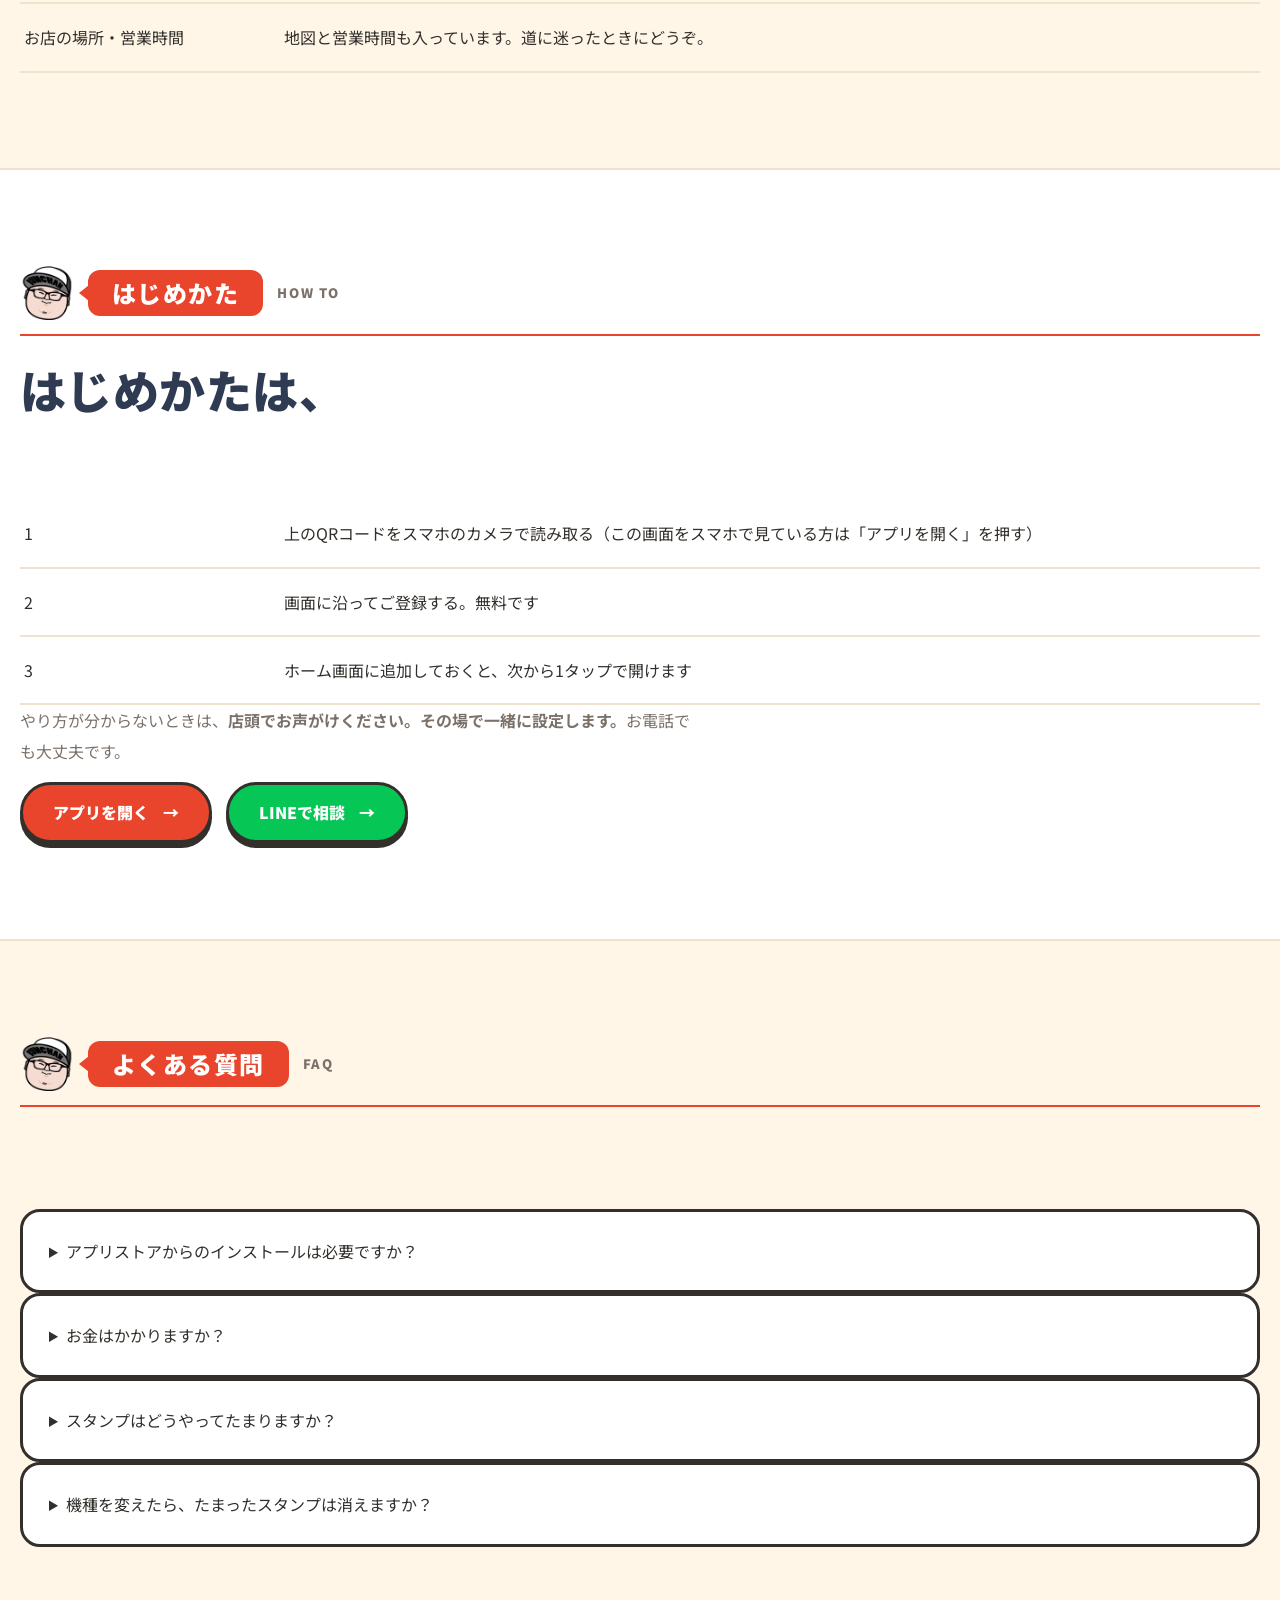
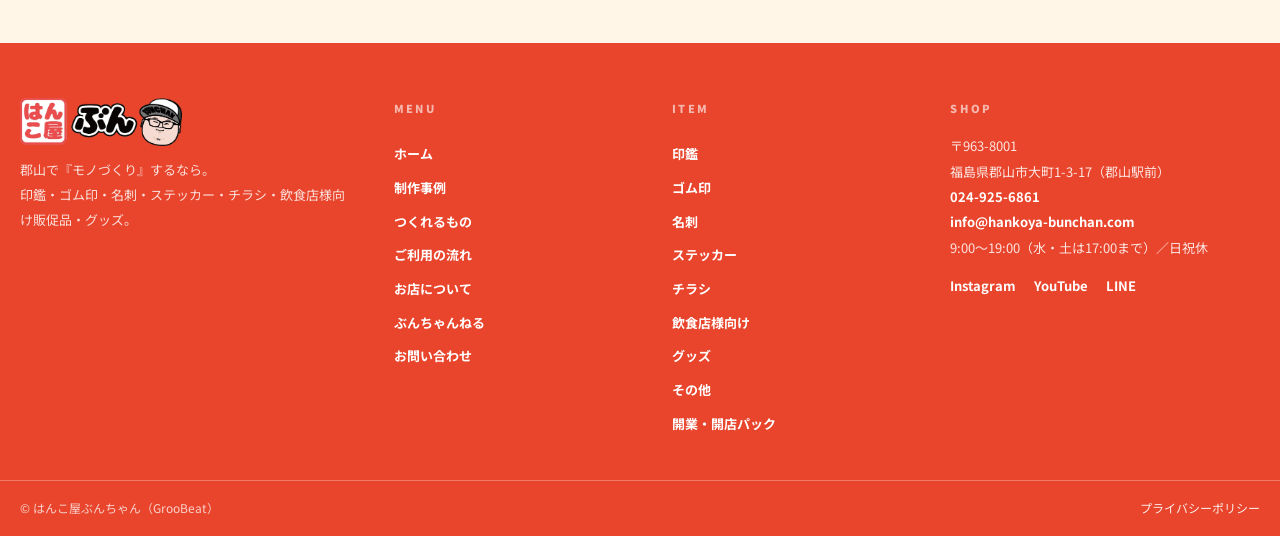
==== commit 3d3c6327: "update 2026-09-04 11:57" ====
--- a/app.html
+++ b/app.html
@@ -77,7 +77,7 @@
   ]
 }
   </script>
-  <link rel="stylesheet" href="style.css?v=20260904p">
+  <link rel="stylesheet" href="style.css?v=20260904q">
 </head>
 <body>
   <main>
@@ -288,6 +288,6 @@
     </div>
   </footer>
 
-  <script src="script.js?v=20260904p" defer></script>
+  <script src="script.js?v=20260904q" defer></script>
 </body>
 </html>
--- a/style.css
+++ b/style.css
@@ -1329,6 +1329,12 @@
     .app-pop a:hover { transform: translateY(-4px); }
     .app-pop img { display: block; width: 100%; height: auto; }
     @media (max-width: 760px) { .app-pop { grid-template-columns: 1fr; max-width: 420px; } }
+    /* 店舗外観（社長撮影・2026-09-04差し替え・4:3）はスマホでも看板の文字が切れないよう、枠を写真と同じ4:3にする
+       （既定の min-height:340px だと幅350×高340の枠になり、左右が大きく切れて「はんこ屋ぶん」が欠ける） */
+    @media (max-width: 760px) {
+      .photo-placeholder[data-photo="img/shop-outside.jpg"] { min-height: 0; aspect-ratio: 4 / 3; }
+    }
+
     /* SNSカードの見出しにロゴ（2026-09-04 社長「インスタロゴ取って」）。色は見出しの色をそのまま使う */
     .sns-name { display: inline-flex; align-items: center; gap: .32em; }
     .sns-ico { width: 1.05em; height: 1.05em; flex: 0 0 auto; }
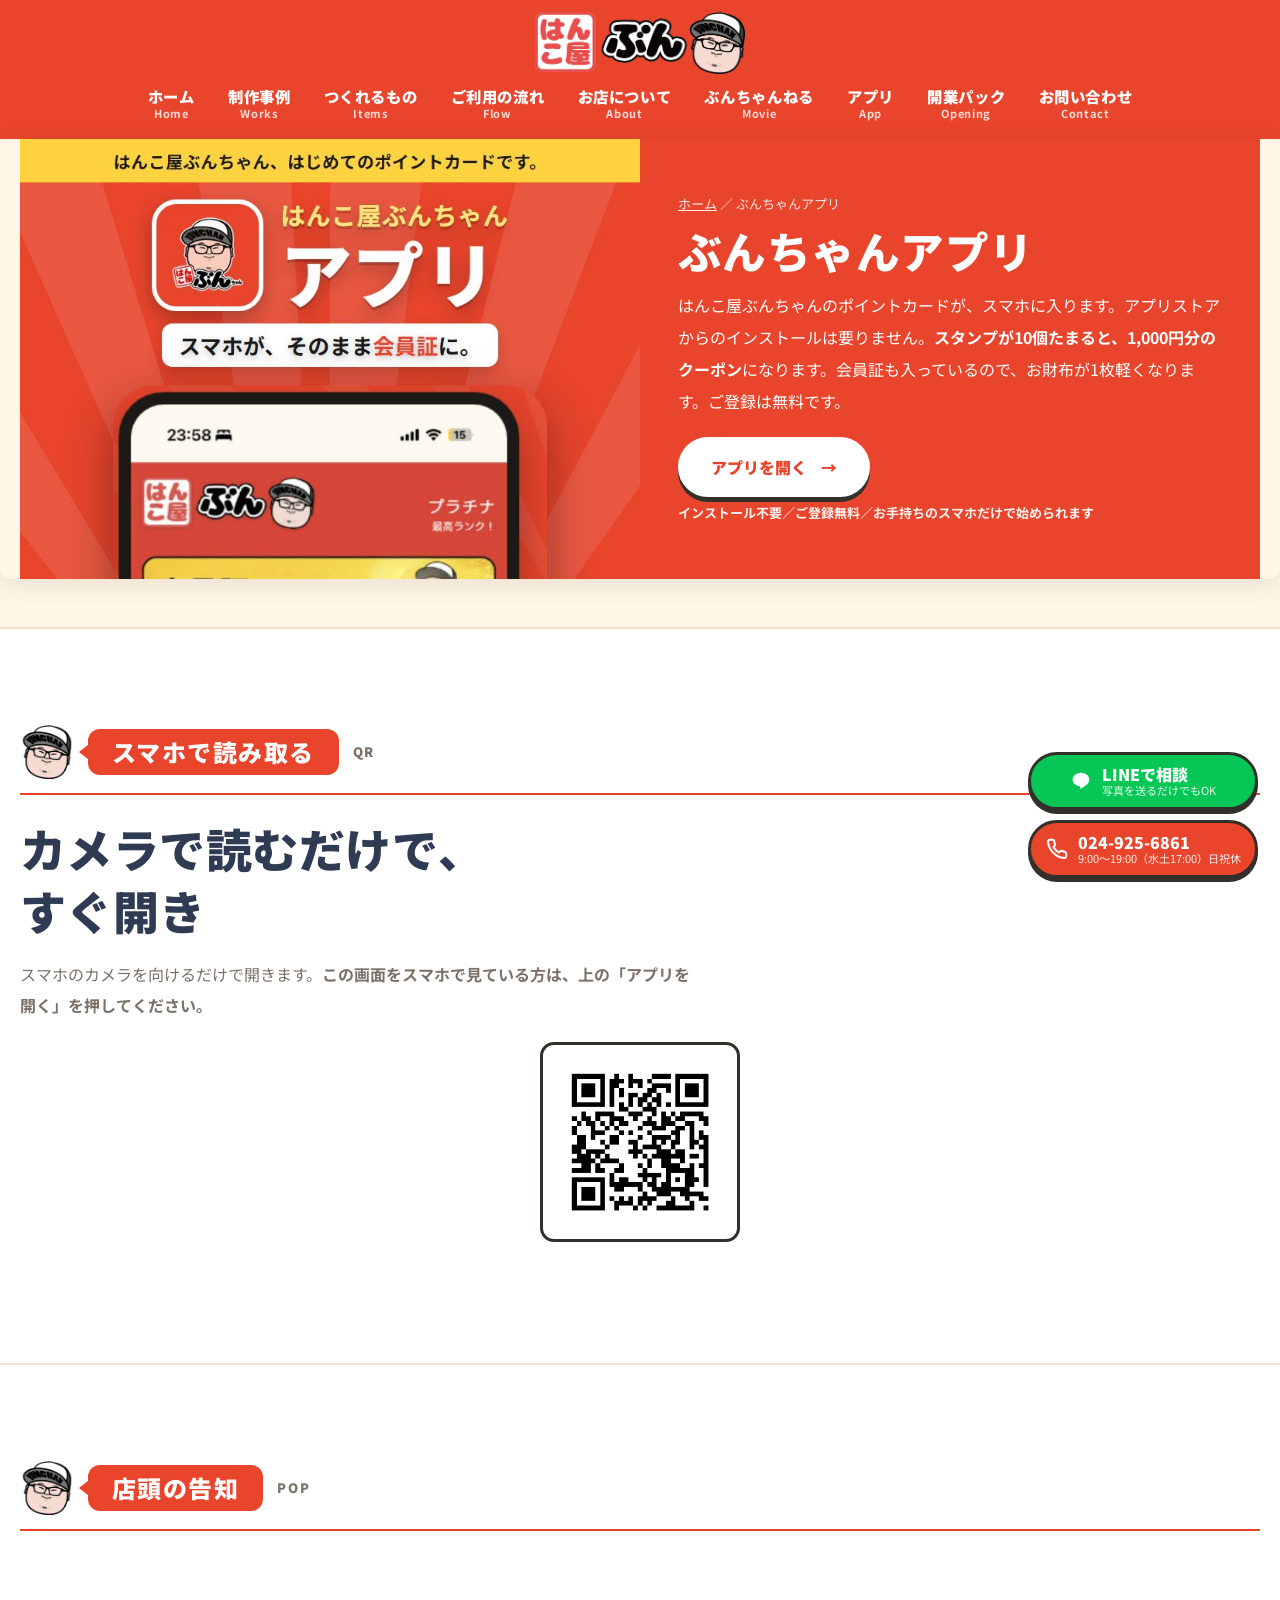
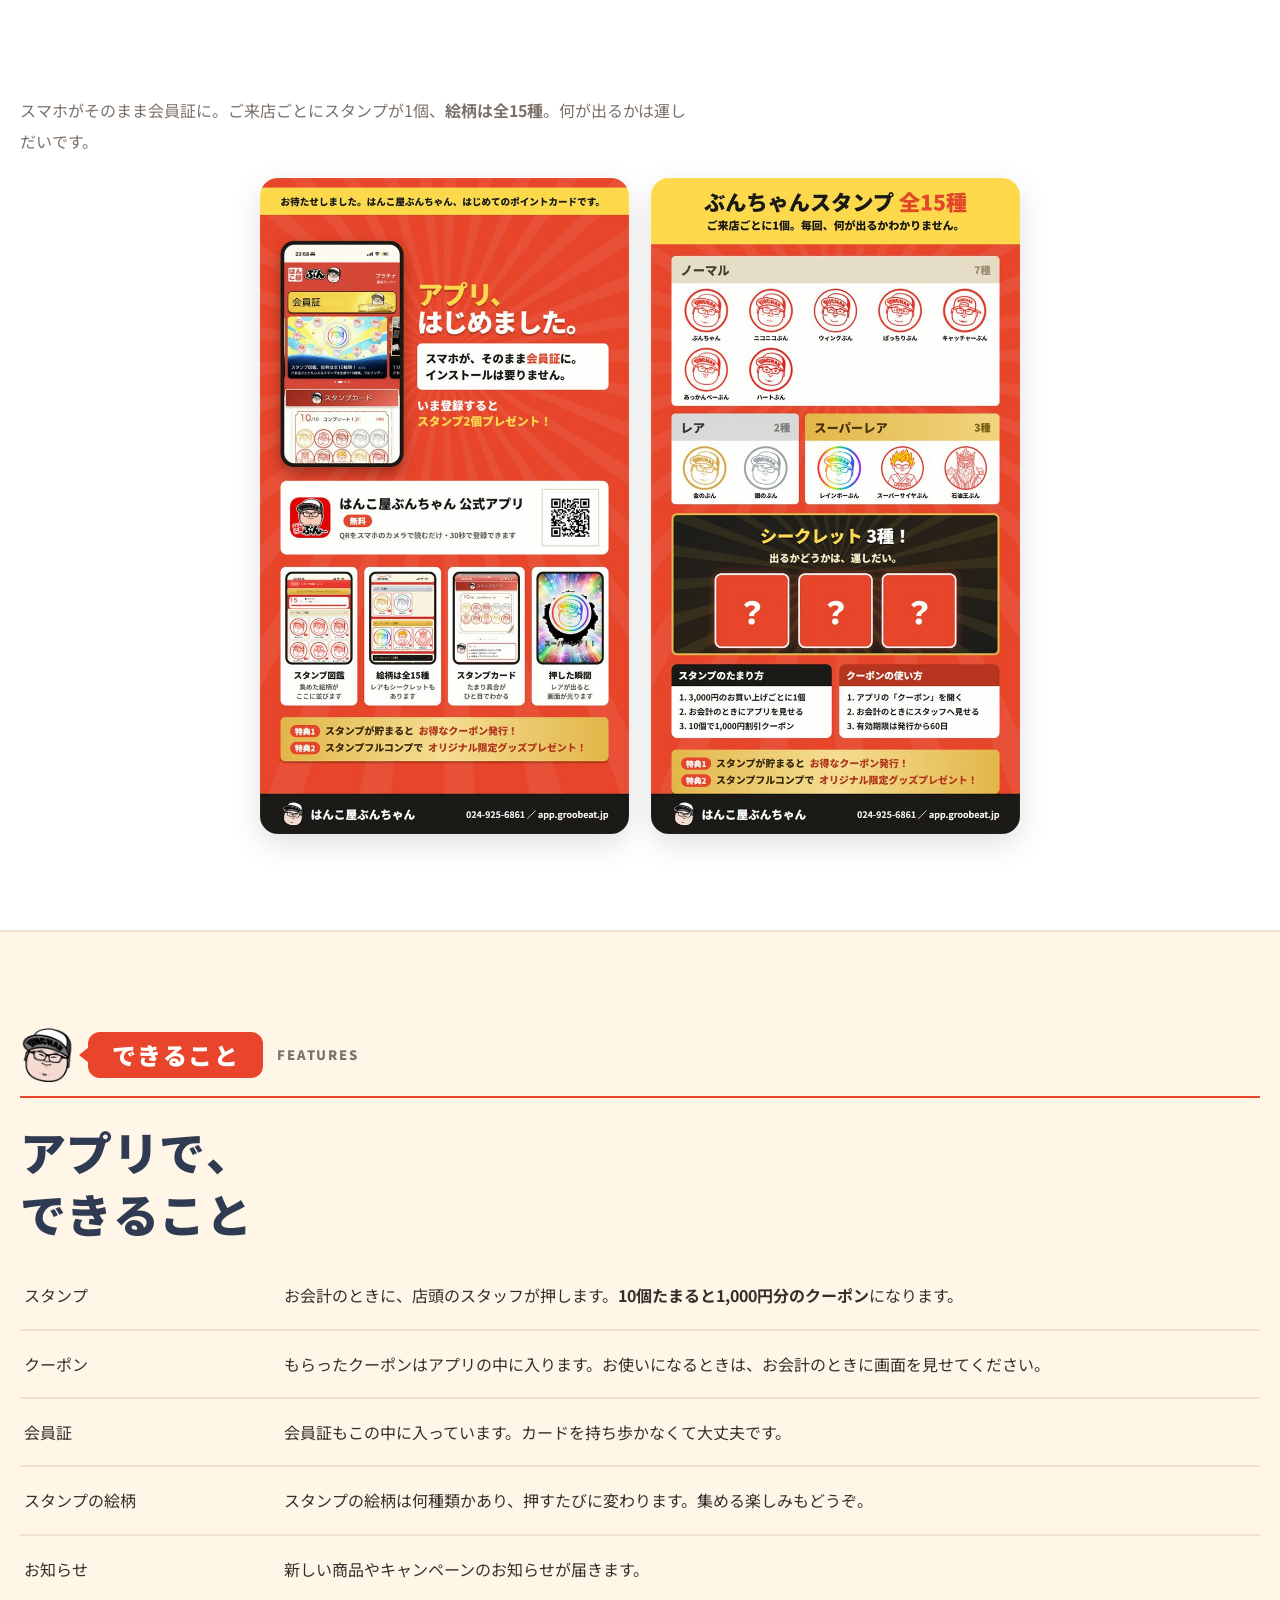
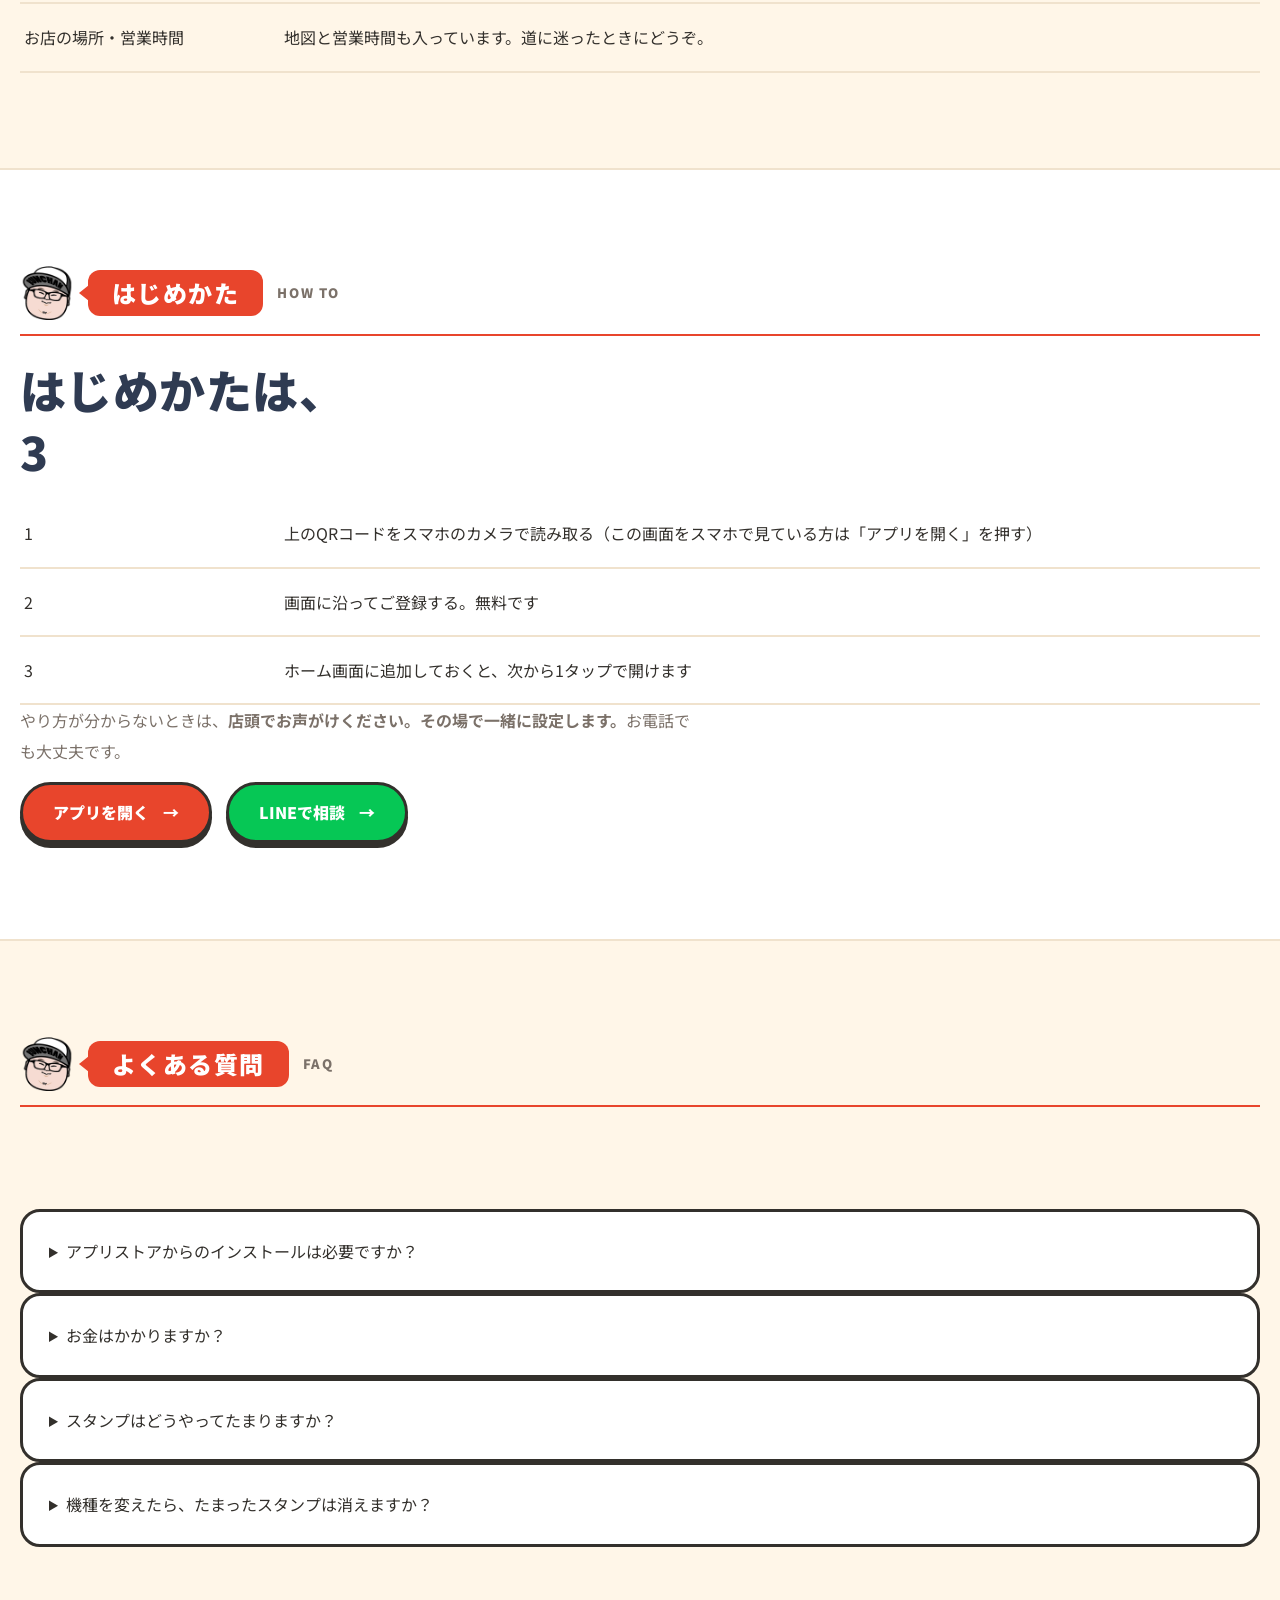
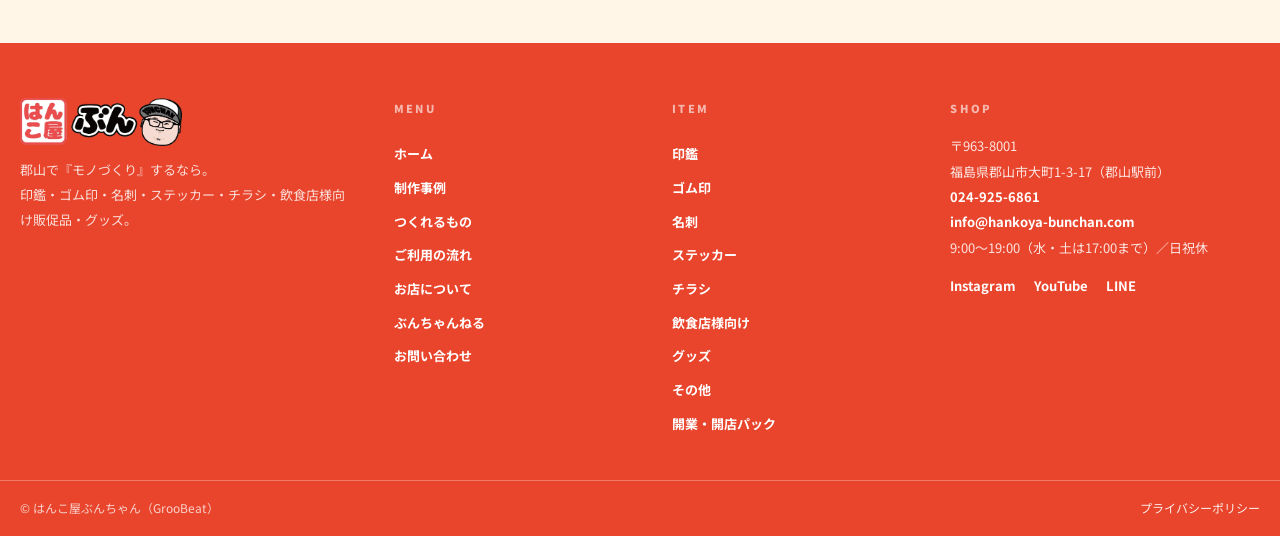
==== commit fe284b23: "update 2026-09-04 18:31" ====
--- a/app.html
+++ b/app.html
@@ -77,7 +77,7 @@
   ]
 }
   </script>
-  <link rel="stylesheet" href="style.css?v=20260904q">
+  <link rel="stylesheet" href="style.css?v=20260904r">
 </head>
 <body>
   <main>
@@ -288,6 +288,6 @@
     </div>
   </footer>
 
-  <script src="script.js?v=20260904q" defer></script>
+  <script src="script.js?v=20260904r" defer></script>
 </body>
 </html>
--- a/style.css
+++ b/style.css
@@ -2082,3 +2082,33 @@
 }
 .app-qr--sm img { width: 132px; height: 132px; padding: 8px; }
 @media (max-width: 600px) { .app-qr img { width: 168px; height: 168px; } }
+
+/* =========================================================
+   トップ上段を「左1/3＝文言（パステル背景）／右2/3＝カードの帯」に（2026-09-04 社長指示）
+   ★PCだけ。スマホは従来の縦積み（キャッチ→見出し→カード）のまま。
+   ★HTMLは .hero-copy で3つ（キャッチ・見出し画像・品目ナビ）を包んだだけ。
+   ========================================================= */
+@media (min-width: 761px) {
+  .hero > .container {
+    display: grid;
+    grid-template-columns: minmax(0, 1fr) minmax(0, 2fr);   /* 1/3 : 2/3 */
+    grid-template-areas: "copy cards" "brands brands";
+    column-gap: 26px;
+    align-items: center;
+  }
+  .hero-copy {
+    grid-area: copy;
+    background: #ffe9d6;               /* パステル（桃色寄りのクリーム。ブランドの赤と喧嘩しない） */
+    border-radius: 22px;
+    padding: 30px 26px 26px;
+    text-align: left;
+  }
+  .hero-copy .hero-catch { margin: 0 0 10px; font-size: clamp(16px, 1.5vw, 20px); line-height: 1.35; text-align: left; }
+  .hero-copy .hc-br { display: inline; }           /* 「するなら」で改行して3行に */
+  .hero-copy .hc-big { font-size: 1.3em; }
+  .hero-copy .tiles-head { margin: 0 0 16px; text-align: left; }
+  .hero-copy .tiles-head img { width: 100%; margin: 0; }
+  .hero-copy .item-nav { justify-content: flex-start; gap: 8px; }
+  .hero > .container > .carousel { grid-area: cards; margin-top: 0; }
+  .hero > .container > .brands { grid-area: brands; }
+}
